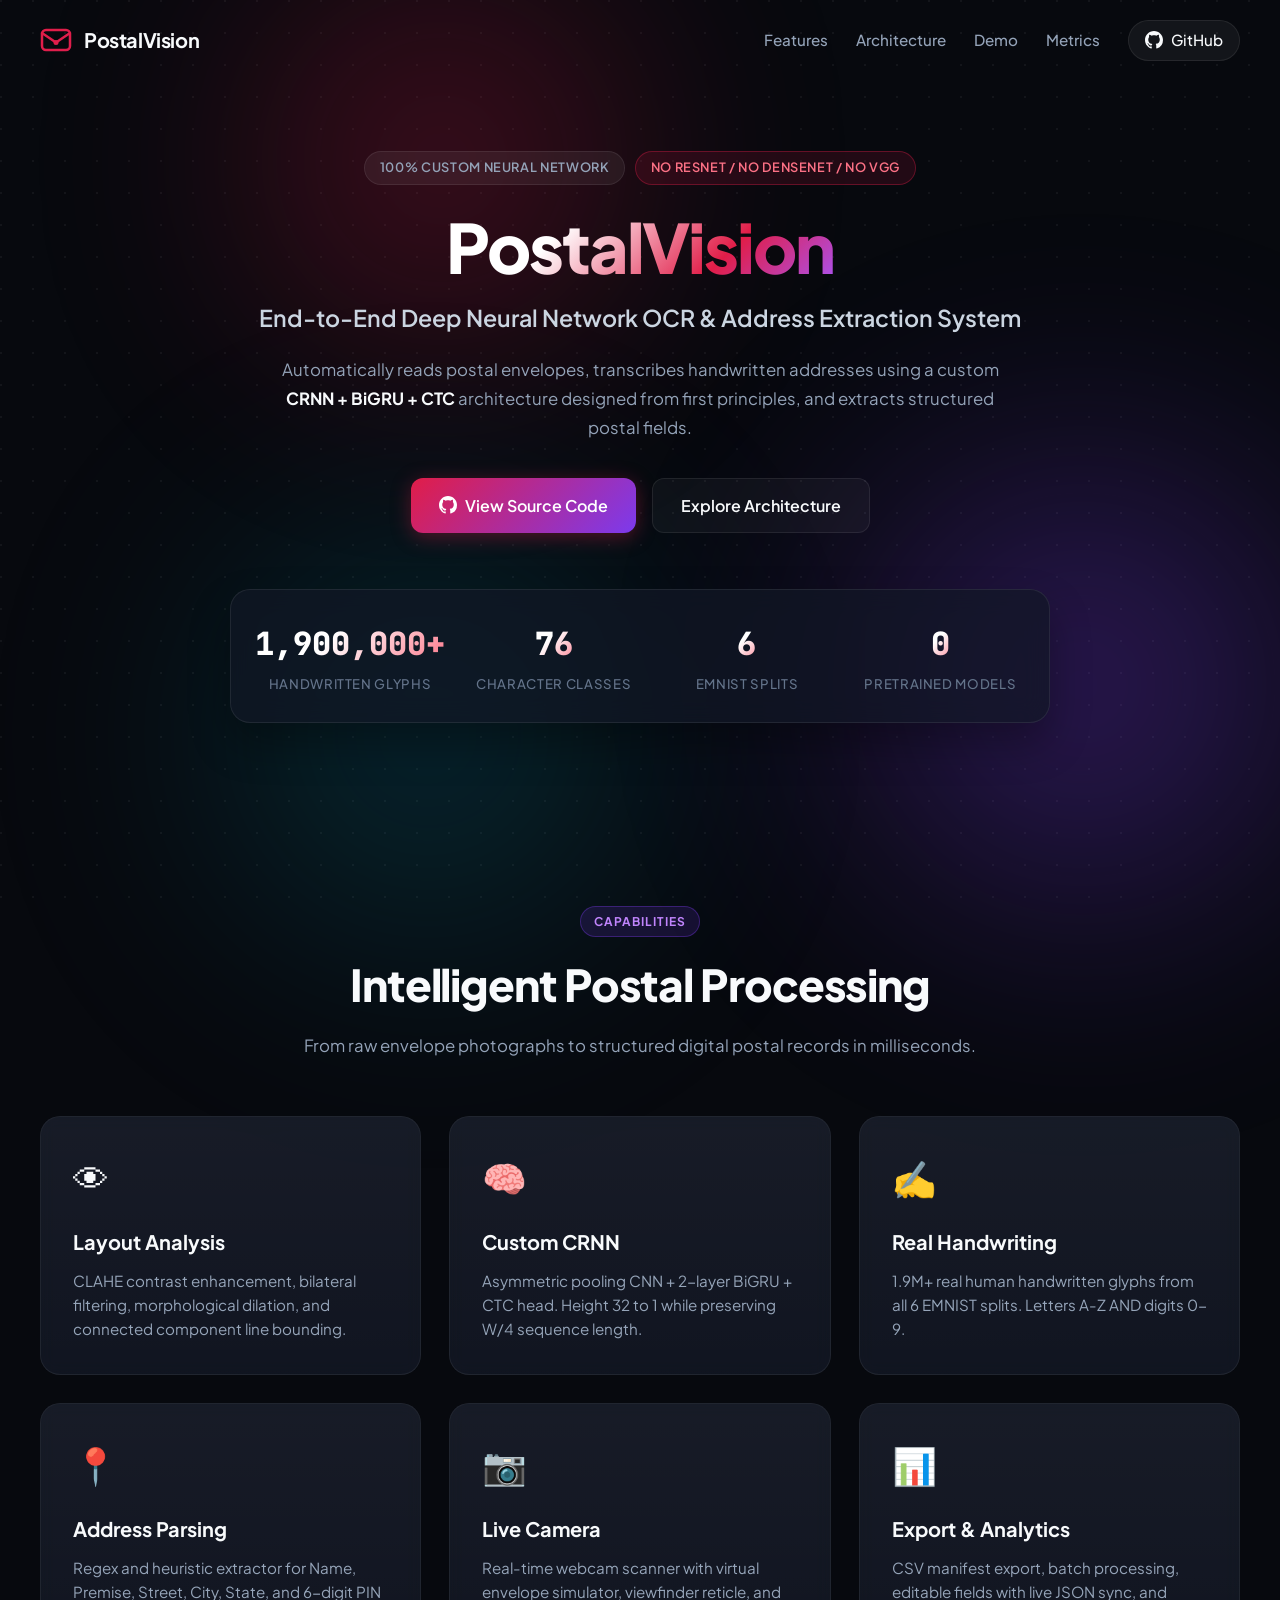
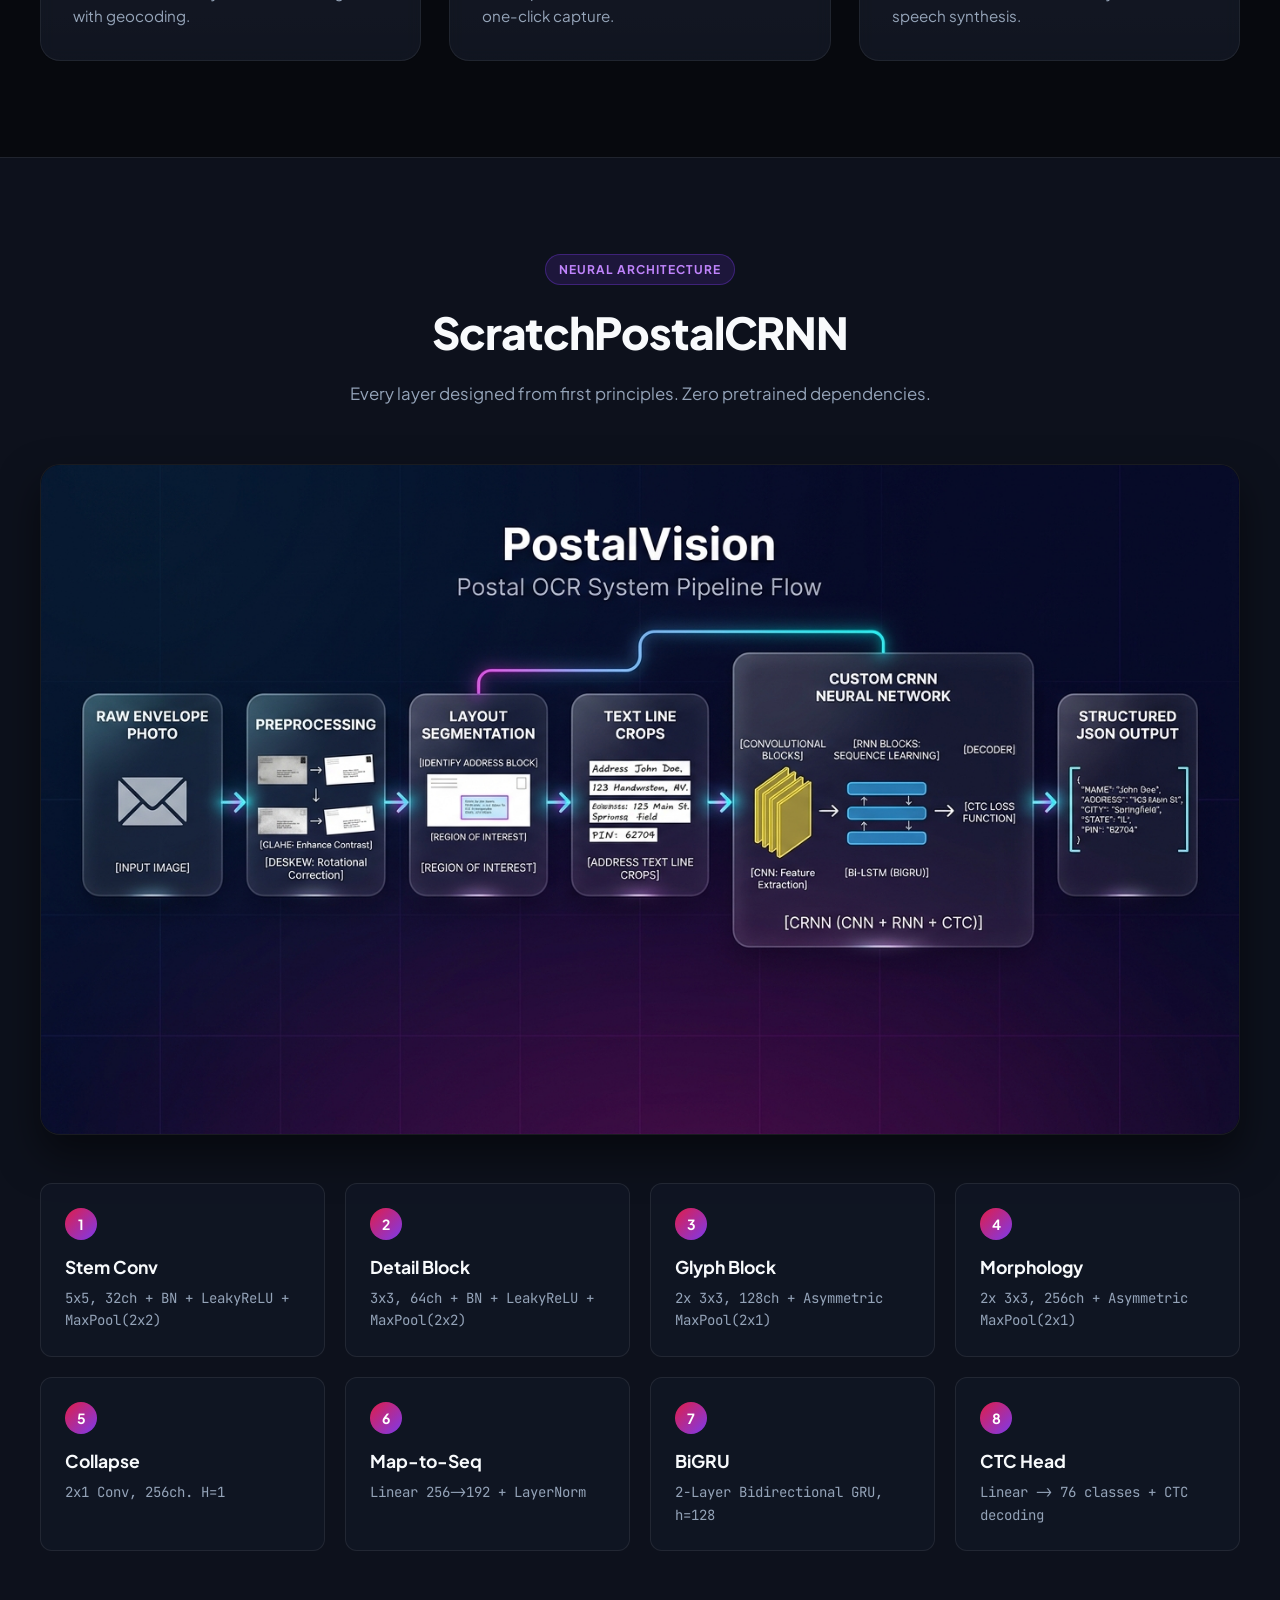
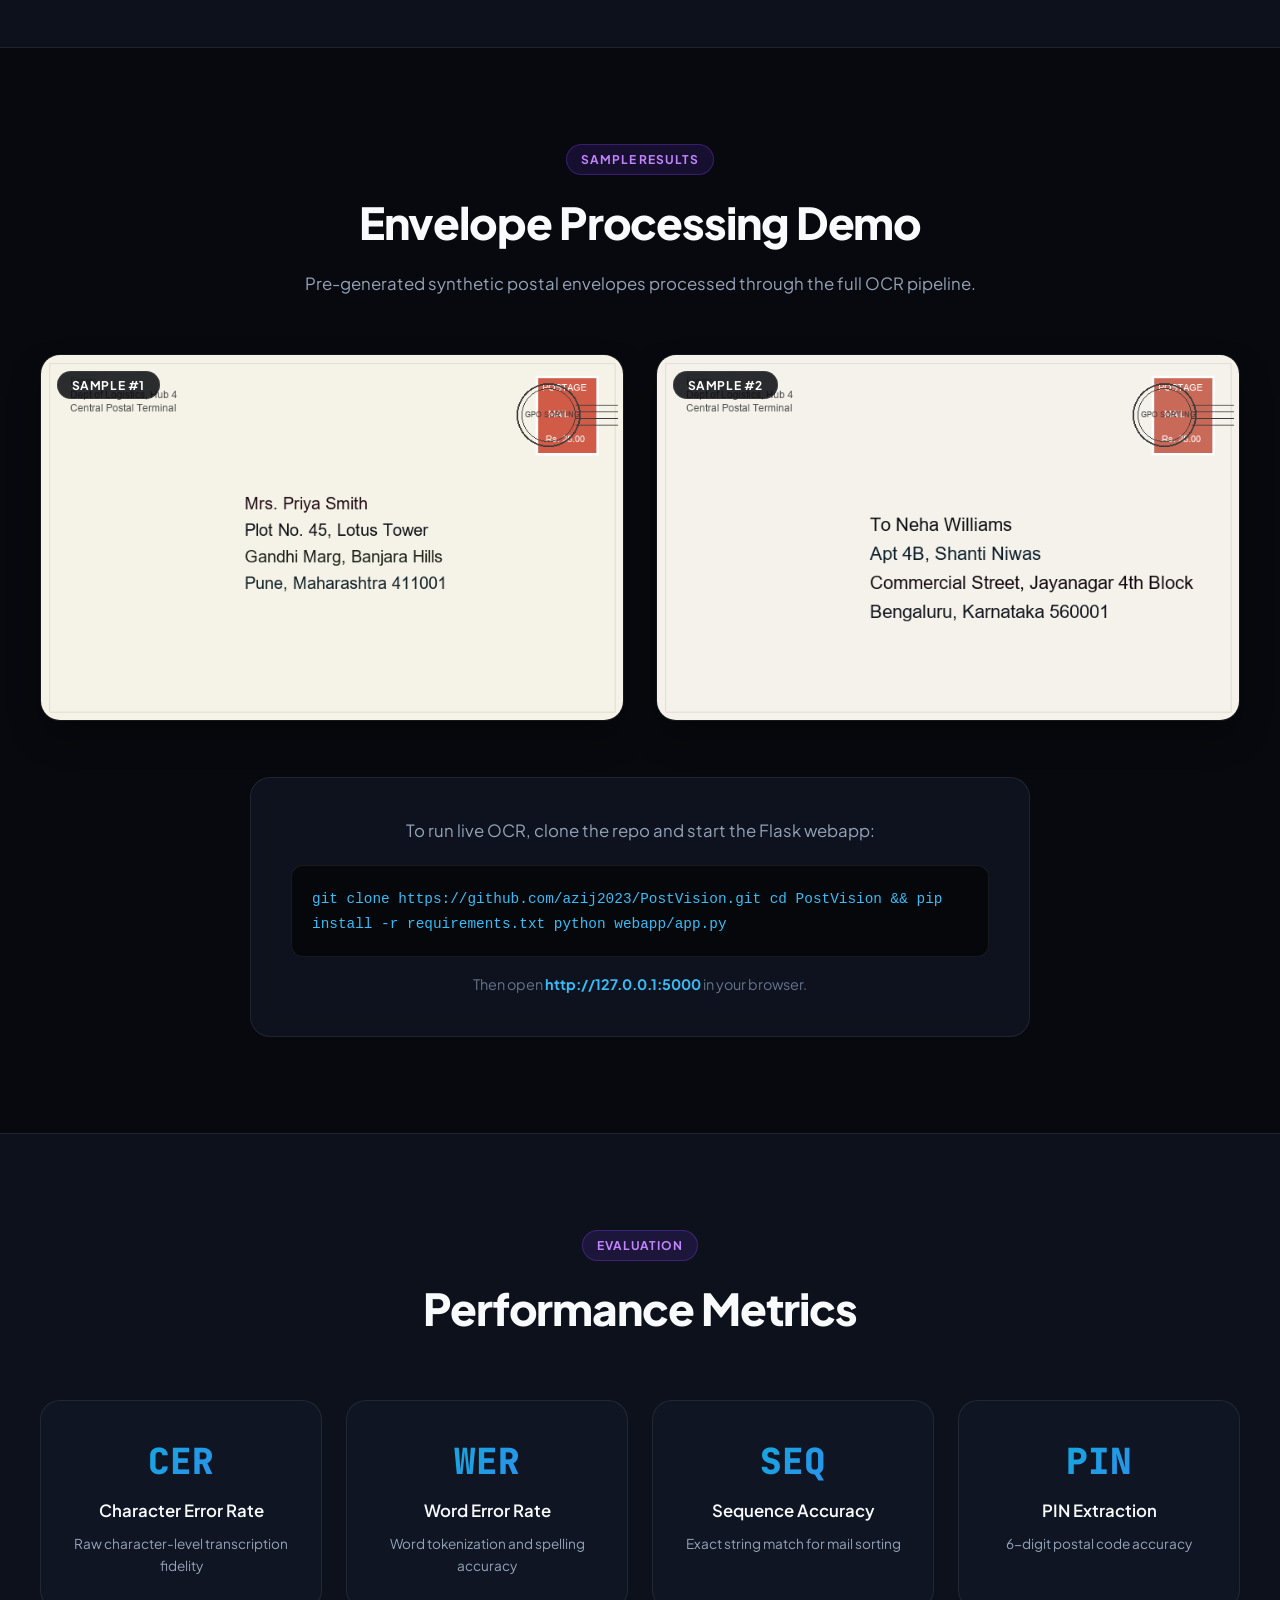
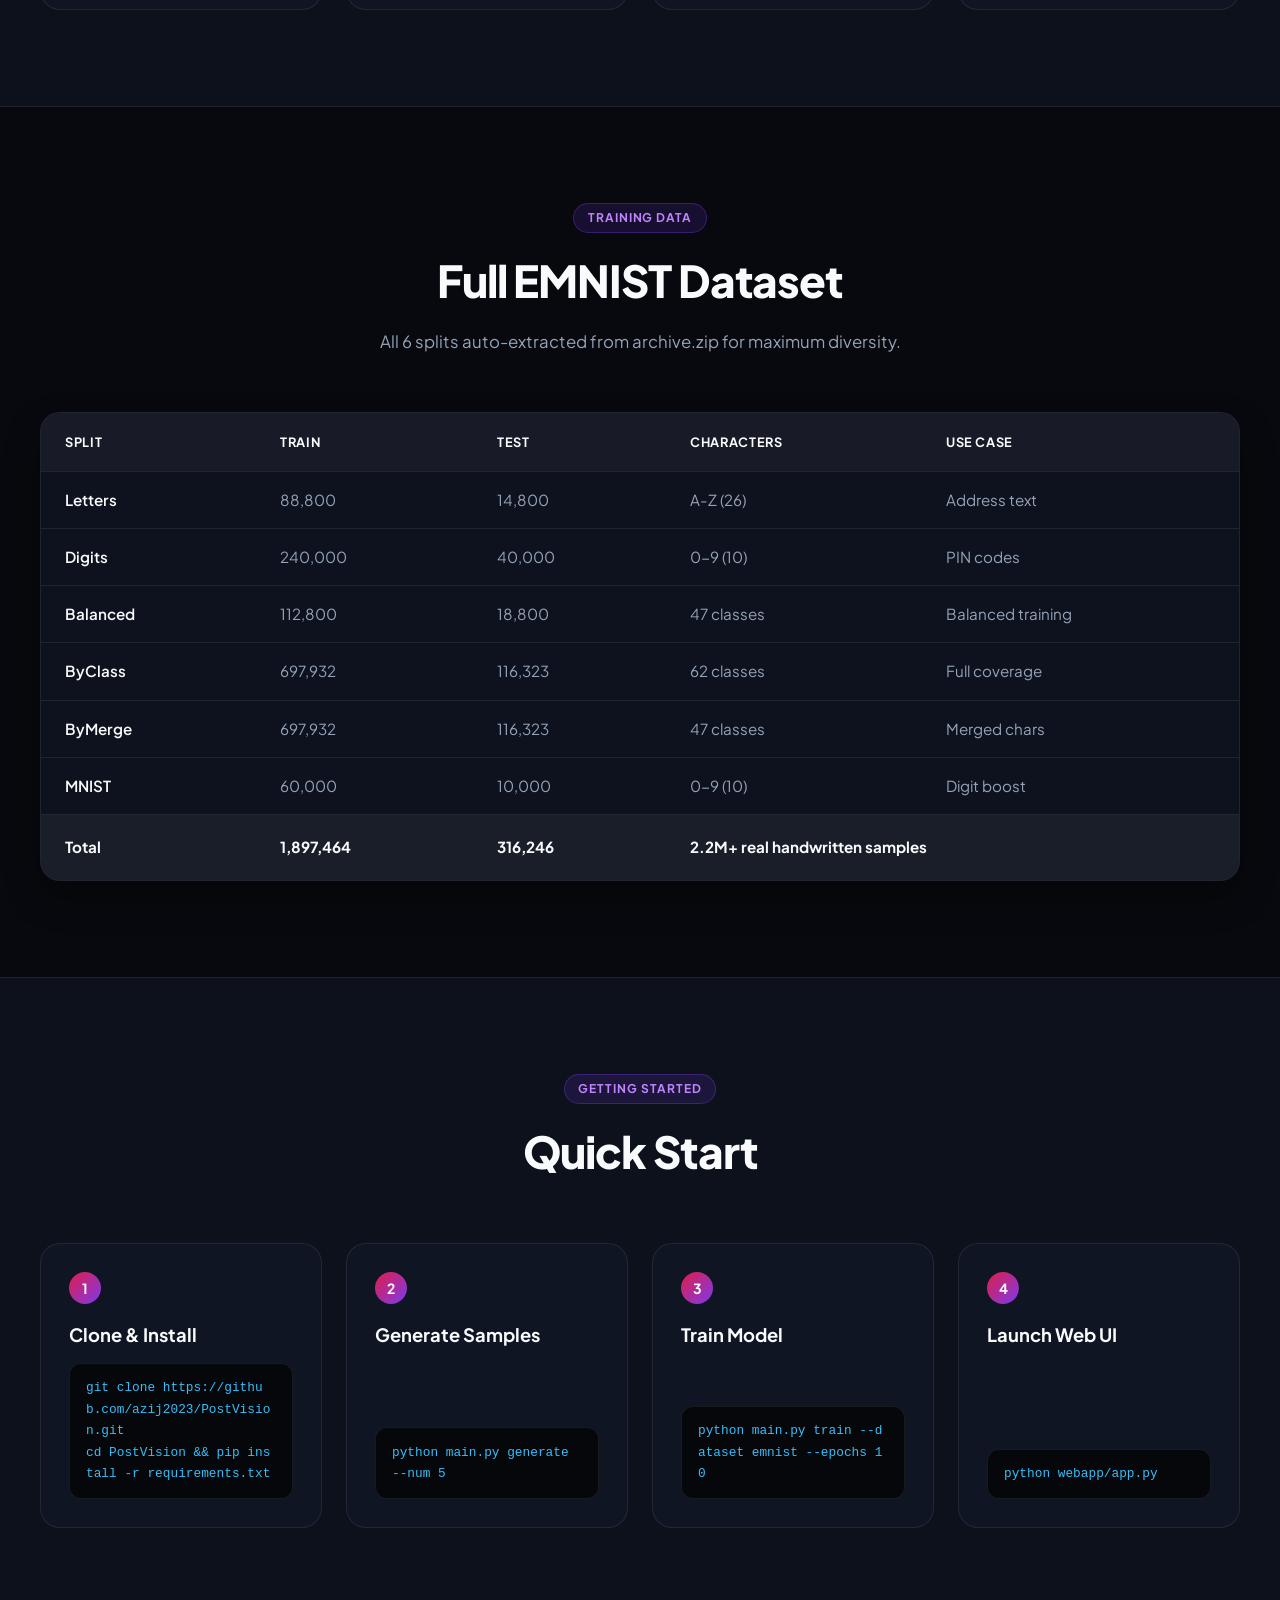
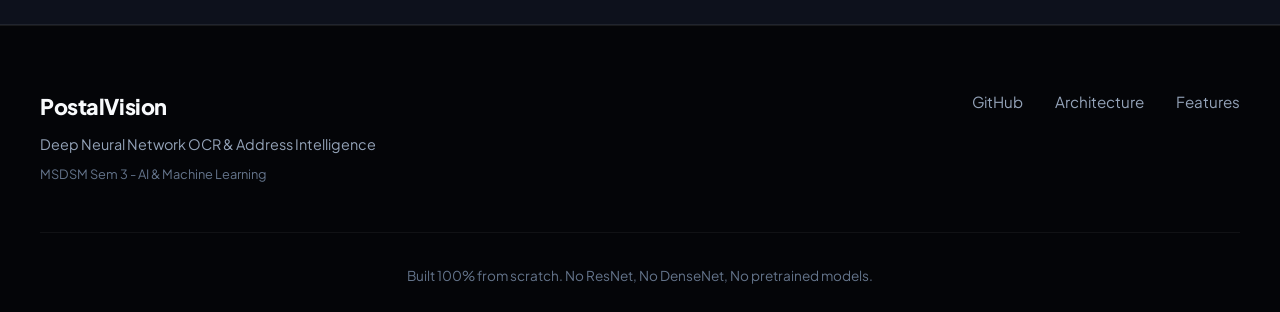
==== docs/index.html @ e6f555af "Add GitHub Pages showcase site and automated deployment workflow" ====
﻿<!DOCTYPE html>
<html lang="en">
<head>
    <meta charset="UTF-8">
    <meta name="viewport" content="width=device-width, initial-scale=1.0">
    <meta name="description" content="PostalVision: End-to-End Deep Neural Network OCR and Address Extraction System built 100% from scratch.">
    <title>PostalVision - Deep Neural Network Postal OCR</title>
    <link rel="preconnect" href="https://fonts.googleapis.com">
    <link rel="preconnect" href="https://fonts.gstatic.com" crossorigin>
    <link href="https://fonts.googleapis.com/css2?family=Plus+Jakarta+Sans:wght@300;400;500;600;700;800&family=JetBrains+Mono:wght@400;500;600&display=swap" rel="stylesheet">
    <link rel="stylesheet" href="style.css">
</head>
<body>
    <div class="bg-grid"></div>
    <div class="bg-glow bg-glow-1"></div>
    <div class="bg-glow bg-glow-2"></div>
    <div class="bg-glow bg-glow-3"></div>
    <nav class="navbar" id="navbar">
        <div class="nav-inner">
            <div class="nav-brand">
                <div class="brand-icon">
                    <svg width="32" height="32" viewBox="0 0 32 32" fill="none">
                        <rect x="2" y="6" width="28" height="20" rx="4" stroke="url(#navGrad)" stroke-width="2.5"/>
                        <path d="M2 9L16 18.5L30 9" stroke="url(#navGrad)" stroke-width="2.5" stroke-linecap="round" stroke-linejoin="round"/>
                        <circle cx="16" cy="18.5" r="2.5" fill="url(#navGrad)"/>
                        <defs><linearGradient id="navGrad" x1="0" y1="0" x2="32" y2="32"><stop offset="0%" stop-color="#e11d48"/><stop offset="100%" stop-color="#7c3aed"/></linearGradient></defs>
                    </svg>
                </div>
                <span class="brand-text">PostalVision</span>
            </div>
            <div class="nav-links">
                <a href="#features">Features</a>
                <a href="#architecture">Architecture</a>
                <a href="#demo">Demo</a>
                <a href="#metrics">Metrics</a>
                <a href="https://github.com/azij2023/PostVision" class="nav-github" target="_blank" rel="noopener">
                    <svg width="18" height="18" viewBox="0 0 16 16" fill="currentColor"><path d="M8 0C3.58 0 0 3.58 0 8c0 3.54 2.29 6.53 5.47 7.59.4.07.55-.17.55-.38 0-.19-.01-.82-.01-1.49-2.01.37-2.53-.49-2.69-.94-.09-.23-.48-.94-.82-1.13-.28-.15-.68-.52-.01-.53.63-.01 1.08.58 1.23.82.72 1.21 1.87.87 2.33.66.07-.52.28-.87.51-1.07-1.78-.2-3.64-.89-3.64-3.95 0-.87.31-1.59.82-2.15-.08-.2-.36-1.02.08-2.12 0 0 .67-.21 2.2.82.64-.18 1.32-.27 2-.27.68 0 1.36.09 2 .27 1.53-1.04 2.2-.82 2.2-.82.44 1.1.16 1.92.08 2.12.51.56.82 1.27.82 2.15 0 3.07-1.87 3.75-3.65 3.95.29.25.54.73.54 1.48 0 1.07-.01 1.93-.01 2.2 0 .21.15.46.55.38A8.013 8.013 0 0016 8c0-4.42-3.58-8-8-8z"/></svg>
                    GitHub
                </a>
            </div>
        </div>
    </nav>
    <section class="hero" id="hero">
        <div class="hero-content">
            <div class="hero-badge-row">
                <span class="hero-badge">100% Custom Neural Network</span>
                <span class="hero-badge hero-badge-accent">No ResNet / No DenseNet / No VGG</span>
            </div>
            <h1 class="hero-title"><span class="hero-title-gradient">PostalVision</span></h1>
            <p class="hero-subtitle">End-to-End Deep Neural Network OCR & Address Extraction System</p>
            <p class="hero-desc">Automatically reads postal envelopes, transcribes handwritten addresses using a custom <strong>CRNN + BiGRU + CTC</strong> architecture designed from first principles, and extracts structured postal fields.</p>
            <div class="hero-actions">
                <a href="https://github.com/azij2023/PostVision" class="btn btn-primary" target="_blank" rel="noopener">
                    <svg width="18" height="18" viewBox="0 0 16 16" fill="currentColor"><path d="M8 0C3.58 0 0 3.58 0 8c0 3.54 2.29 6.53 5.47 7.59.4.07.55-.17.55-.38 0-.19-.01-.82-.01-1.49-2.01.37-2.53-.49-2.69-.94-.09-.23-.48-.94-.82-1.13-.28-.15-.68-.52-.01-.53.63-.01 1.08.58 1.23.82.72 1.21 1.87.87 2.33.66.07-.52.28-.87.51-1.07-1.78-.2-3.64-.89-3.64-3.95 0-.87.31-1.59.82-2.15-.08-.2-.36-1.02.08-2.12 0 0 .67-.21 2.2.82.64-.18 1.32-.27 2-.27.68 0 1.36.09 2 .27 1.53-1.04 2.2-.82 2.2-.82.44 1.1.16 1.92.08 2.12.51.56.82 1.27.82 2.15 0 3.07-1.87 3.75-3.65 3.95.29.25.54.73.54 1.48 0 1.07-.01 1.93-.01 2.2 0 .21.15.46.55.38A8.013 8.013 0 0016 8c0-4.42-3.58-8-8-8z"/></svg>
                    View Source Code
                </a>
                <a href="#architecture" class="btn btn-outline">Explore Architecture</a>
            </div>
            <div class="hero-stats">
                <div class="stat-item"><span class="stat-value" data-target="1900000" data-suffix="+">0</span><span class="stat-label">Handwritten Glyphs</span></div>
                <div class="stat-item"><span class="stat-value" data-target="76" data-suffix="">0</span><span class="stat-label">Character Classes</span></div>
                <div class="stat-item"><span class="stat-value" data-target="6" data-suffix="">0</span><span class="stat-label">EMNIST Splits</span></div>
                <div class="stat-item"><span class="stat-value" data-target="0" data-suffix="">0</span><span class="stat-label">Pretrained Models</span></div>
            </div>
        </div>
    </section>
    <section class="section" id="features">
        <div class="section-inner">
            <div class="section-header">
                <span class="section-badge">Capabilities</span>
                <h2 class="section-title">Intelligent Postal Processing</h2>
                <p class="section-desc">From raw envelope photographs to structured digital postal records in milliseconds.</p>
            </div>
            <div class="features-grid">
                <div class="feature-card"><div class="feature-icon">&#128065;</div><h3>Layout Analysis</h3><p>CLAHE contrast enhancement, bilateral filtering, morphological dilation, and connected component line bounding.</p></div>
                <div class="feature-card"><div class="feature-icon">&#129504;</div><h3>Custom CRNN</h3><p>Asymmetric pooling CNN + 2-layer BiGRU + CTC head. Height 32 to 1 while preserving W/4 sequence length.</p></div>
                <div class="feature-card"><div class="feature-icon">&#9997;&#65039;</div><h3>Real Handwriting</h3><p>1.9M+ real human handwritten glyphs from all 6 EMNIST splits. Letters A-Z AND digits 0-9.</p></div>
                <div class="feature-card"><div class="feature-icon">&#128205;</div><h3>Address Parsing</h3><p>Regex and heuristic extractor for Name, Premise, Street, City, State, and 6-digit PIN with geocoding.</p></div>
                <div class="feature-card"><div class="feature-icon">&#128247;</div><h3>Live Camera</h3><p>Real-time webcam scanner with virtual envelope simulator, viewfinder reticle, and one-click capture.</p></div>
                <div class="feature-card"><div class="feature-icon">&#128202;</div><h3>Export & Analytics</h3><p>CSV manifest export, batch processing, editable fields with live JSON sync, and speech synthesis.</p></div>
            </div>
        </div>
    </section>
    <section class="section section-dark" id="architecture">
        <div class="section-inner">
            <div class="section-header">
                <span class="section-badge">Neural Architecture</span>
                <h2 class="section-title">ScratchPostalCRNN</h2>
                <p class="section-desc">Every layer designed from first principles. Zero pretrained dependencies.</p>
            </div>
            <div class="arch-image-container"><img src="assets/architecture_hero.jpg" alt="PostalVision Architecture" class="arch-image" loading="lazy"></div>
            <div class="arch-stages">
                <div class="stage-card"><div class="stage-num">1</div><h4>Stem Conv</h4><p>5x5, 32ch + BN + LeakyReLU + MaxPool(2x2)</p></div>
                <div class="stage-card"><div class="stage-num">2</div><h4>Detail Block</h4><p>3x3, 64ch + BN + LeakyReLU + MaxPool(2x2)</p></div>
                <div class="stage-card"><div class="stage-num">3</div><h4>Glyph Block</h4><p>2x 3x3, 128ch + Asymmetric MaxPool(2x1)</p></div>
                <div class="stage-card"><div class="stage-num">4</div><h4>Morphology</h4><p>2x 3x3, 256ch + Asymmetric MaxPool(2x1)</p></div>
                <div class="stage-card"><div class="stage-num">5</div><h4>Collapse</h4><p>2x1 Conv, 256ch. H=1</p></div>
                <div class="stage-card"><div class="stage-num">6</div><h4>Map-to-Seq</h4><p>Linear 256->192 + LayerNorm</p></div>
                <div class="stage-card"><div class="stage-num">7</div><h4>BiGRU</h4><p>2-Layer Bidirectional GRU, h=128</p></div>
                <div class="stage-card"><div class="stage-num">8</div><h4>CTC Head</h4><p>Linear -> 76 classes + CTC decoding</p></div>
            </div>
        </div>
    </section>
    <section class="section" id="demo">
        <div class="section-inner">
            <div class="section-header">
                <span class="section-badge">Sample Results</span>
                <h2 class="section-title">Envelope Processing Demo</h2>
                <p class="section-desc">Pre-generated synthetic postal envelopes processed through the full OCR pipeline.</p>
            </div>
            <div class="demo-grid">
                <div class="demo-card"><img src="assets/sample_envelope_1.png" alt="Sample Envelope 1" class="demo-img" loading="lazy"><div class="demo-overlay"><span class="demo-badge">Sample #1</span></div></div>
                <div class="demo-card"><img src="assets/sample_envelope_2.png" alt="Sample Envelope 2" class="demo-img" loading="lazy"><div class="demo-overlay"><span class="demo-badge">Sample #2</span></div></div>
            </div>
            <div class="demo-cta">
                <p>To run live OCR, clone the repo and start the Flask webapp:</p>
                <div class="code-block"><code>git clone https://github.com/azij2023/PostVision.git
cd PostVision && pip install -r requirements.txt
python webapp/app.py</code></div>
                <p class="code-hint">Then open <strong>http://127.0.0.1:5000</strong> in your browser.</p>
            </div>
        </div>
    </section>
    <section class="section section-dark" id="metrics">
        <div class="section-inner">
            <div class="section-header">
                <span class="section-badge">Evaluation</span>
                <h2 class="section-title">Performance Metrics</h2>
            </div>
            <div class="metrics-grid">
                <div class="metric-card"><div class="metric-label">CER</div><div class="metric-name">Character Error Rate</div><div class="metric-desc">Raw character-level transcription fidelity</div></div>
                <div class="metric-card"><div class="metric-label">WER</div><div class="metric-name">Word Error Rate</div><div class="metric-desc">Word tokenization and spelling accuracy</div></div>
                <div class="metric-card"><div class="metric-label">SEQ</div><div class="metric-name">Sequence Accuracy</div><div class="metric-desc">Exact string match for mail sorting</div></div>
                <div class="metric-card"><div class="metric-label">PIN</div><div class="metric-name">PIN Extraction</div><div class="metric-desc">6-digit postal code accuracy</div></div>
            </div>
        </div>
    </section>
    <section class="section" id="dataset">
        <div class="section-inner">
            <div class="section-header">
                <span class="section-badge">Training Data</span>
                <h2 class="section-title">Full EMNIST Dataset</h2>
                <p class="section-desc">All 6 splits auto-extracted from archive.zip for maximum diversity.</p>
            </div>
            <div class="dataset-table-wrap">
                <table class="dataset-table">
                    <thead><tr><th>Split</th><th>Train</th><th>Test</th><th>Characters</th><th>Use Case</th></tr></thead>
                    <tbody>
                        <tr><td>Letters</td><td>88,800</td><td>14,800</td><td>A-Z (26)</td><td>Address text</td></tr>
                        <tr><td>Digits</td><td>240,000</td><td>40,000</td><td>0-9 (10)</td><td>PIN codes</td></tr>
                        <tr><td>Balanced</td><td>112,800</td><td>18,800</td><td>47 classes</td><td>Balanced training</td></tr>
                        <tr><td>ByClass</td><td>697,932</td><td>116,323</td><td>62 classes</td><td>Full coverage</td></tr>
                        <tr><td>ByMerge</td><td>697,932</td><td>116,323</td><td>47 classes</td><td>Merged chars</td></tr>
                        <tr><td>MNIST</td><td>60,000</td><td>10,000</td><td>0-9 (10)</td><td>Digit boost</td></tr>
                    </tbody>
                    <tfoot><tr><td><strong>Total</strong></td><td><strong>1,897,464</strong></td><td><strong>316,246</strong></td><td colspan="2"><strong>2.2M+ real handwritten samples</strong></td></tr></tfoot>
                </table>
            </div>
        </div>
    </section>
    <section class="section section-dark" id="quickstart">
        <div class="section-inner">
            <div class="section-header"><span class="section-badge">Getting Started</span><h2 class="section-title">Quick Start</h2></div>
            <div class="quickstart-grid">
                <div class="qs-card"><div class="qs-step">1</div><h4>Clone & Install</h4><div class="code-block code-sm"><code>git clone https://github.com/azij2023/PostVision.git
cd PostVision && pip install -r requirements.txt</code></div></div>
                <div class="qs-card"><div class="qs-step">2</div><h4>Generate Samples</h4><div class="code-block code-sm"><code>python main.py generate --num 5</code></div></div>
                <div class="qs-card"><div class="qs-step">3</div><h4>Train Model</h4><div class="code-block code-sm"><code>python main.py train --dataset emnist --epochs 10</code></div></div>
                <div class="qs-card"><div class="qs-step">4</div><h4>Launch Web UI</h4><div class="code-block code-sm"><code>python webapp/app.py</code></div></div>
            </div>
        </div>
    </section>
    <footer class="footer">
        <div class="footer-inner">
            <div class="footer-brand"><span class="footer-logo">PostalVision</span><p>Deep Neural Network OCR & Address Intelligence</p><p class="footer-course">MSDSM Sem 3 - AI & Machine Learning</p></div>
            <div class="footer-links"><a href="https://github.com/azij2023/PostVision" target="_blank">GitHub</a><a href="#architecture">Architecture</a><a href="#features">Features</a></div>
        </div>
        <div class="footer-bottom"><p>Built 100% from scratch. No ResNet, No DenseNet, No pretrained models.</p></div>
    </footer>
    <script>
    document.querySelectorAll('a[href^="#"]').forEach(a=>{a.addEventListener('click',e=>{e.preventDefault();const t=document.querySelector(a.getAttribute('href'));if(t)t.scrollIntoView({behavior:'smooth',block:'start'})})});
    const navbar=document.getElementById('navbar');window.addEventListener('scroll',()=>{navbar.classList.toggle('scrolled',window.scrollY>50)});
    const observer=new IntersectionObserver(entries=>{entries.forEach(e=>{if(e.isIntersecting)e.target.classList.add('visible')})},{threshold:0.1,rootMargin:'0px 0px -50px 0px'});
    document.querySelectorAll('.feature-card,.stage-card,.metric-card,.qs-card,.demo-card').forEach(el=>{el.classList.add('fade-in');observer.observe(el)});
    function animateCounter(el,target,dur=1500){if(target===0){el.textContent='0';return}let s=0;const step=target/(dur/16);const iv=setInterval(()=>{s+=step;if(s>=target){el.textContent=target.toLocaleString()+(el.dataset.suffix||'');clearInterval(iv)}else{el.textContent=Math.floor(s).toLocaleString()+(el.dataset.suffix||'')}},16)}
    const ho=new IntersectionObserver(entries=>{entries.forEach(e=>{if(e.isIntersecting){e.target.querySelectorAll('.stat-value').forEach(s=>{animateCounter(s,parseInt(s.dataset.target),s.dataset.target>1000?2000:1000)});ho.unobserve(e.target)}})},{threshold:0.3});
    ho.observe(document.querySelector('.hero-stats'));
    </script>
</body>
</html>
---- docs/style.css ----
﻿:root {
    --bg-primary: #07090e;
    --bg-secondary: #0d111c;
    --bg-card: rgba(18, 24, 38, 0.7);
    --bg-card-hover: rgba(26, 34, 54, 0.85);
    --border-color: rgba(255, 255, 255, 0.08);
    --border-accent: rgba(225, 29, 72, 0.4);
    
    --text-primary: #f8fafc;
    --text-secondary: #94a3b8;
    --text-muted: #64748b;
    
    --accent-rose: #e11d48;
    --accent-purple: #7c3aed;
    --accent-cyan: #06b6d4;
    --accent-emerald: #10b981;
    --accent-amber: #f59e0b;
    
    --gradient-primary: linear-gradient(135deg, #e11d48 0%, #7c3aed 100%);
    --gradient-glow: linear-gradient(135deg, rgba(225, 29, 72, 0.25) 0%, rgba(124, 58, 237, 0.25) 100%);
    --gradient-card: linear-gradient(180deg, rgba(255, 255, 255, 0.04) 0%, rgba(255, 255, 255, 0.01) 100%);
    
    --font-sans: 'Plus Jakarta Sans', -apple-system, BlinkMacSystemFont, 'Segoe UI', Roboto, sans-serif;
    --font-mono: 'JetBrains Mono', monospace;
    
    --radius-sm: 8px;
    --radius-md: 12px;
    --radius-lg: 20px;
    --radius-full: 9999px;
    
    --transition-fast: 0.2s cubic-bezier(0.4, 0, 0.2, 1);
    --transition-smooth: 0.35s cubic-bezier(0.16, 1, 0.3, 1);
}

*, *::before, *::after {
    box-sizing: border-box;
    margin: 0;
    padding: 0;
}

html {
    scroll-behavior: smooth;
    font-size: 16px;
}

body {
    background-color: var(--bg-primary);
    color: var(--text-primary);
    font-family: var(--font-sans);
    line-height: 1.6;
    overflow-x: hidden;
    position: relative;
    -webkit-font-smoothing: antialiased;
}

.bg-grid {
    position: fixed;
    top: 0;
    left: 0;
    width: 100vw;
    height: 100vh;
    background-image: radial-gradient(circle at 1px 1px, rgba(255, 255, 255, 0.05) 1px, transparent 0);
    background-size: 32px 32px;
    pointer-events: none;
    z-index: -2;
}

.bg-glow {
    position: fixed;
    border-radius: 50%;
    filter: blur(120px);
    pointer-events: none;
    z-index: -1;
    opacity: 0.45;
}

.bg-glow-1 {
    top: -10%;
    left: 15%;
    width: 500px;
    height: 500px;
    background: radial-gradient(circle, #e11d48, transparent 70%);
}

.bg-glow-2 {
    top: 40%;
    right: -10%;
    width: 650px;
    height: 650px;
    background: radial-gradient(circle, #7c3aed, transparent 70%);
}

.bg-glow-3 {
    bottom: -15%;
    left: 10%;
    width: 600px;
    height: 600px;
    background: radial-gradient(circle, #06b6d4, transparent 70%);
    opacity: 0.25;
}

.navbar {
    position: fixed;
    top: 0;
    left: 0;
    right: 0;
    z-index: 100;
    padding: 1.25rem 2rem;
    transition: var(--transition-smooth);
}

.navbar.scrolled {
    background: rgba(7, 9, 14, 0.85);
    backdrop-filter: blur(16px);
    -webkit-backdrop-filter: blur(16px);
    border-bottom: 1px solid var(--border-color);
    padding: 0.85rem 2rem;
    box-shadow: 0 10px 30px rgba(0, 0, 0, 0.4);
}

.nav-inner {
    max-width: 1200px;
    margin: 0 auto;
    display: flex;
    align-items: center;
    justify-content: space-between;
}

.nav-brand {
    display: flex;
    align-items: center;
    gap: 0.75rem;
    text-decoration: none;
}

.brand-icon {
    display: flex;
    align-items: center;
    justify-content: center;
}

.brand-text {
    font-size: 1.25rem;
    font-weight: 700;
    color: var(--text-primary);
    letter-spacing: -0.02em;
}

.nav-links {
    display: flex;
    align-items: center;
    gap: 1.75rem;
}

.nav-links a {
    color: var(--text-secondary);
    text-decoration: none;
    font-size: 0.95rem;
    font-weight: 500;
    transition: var(--transition-fast);
}

.nav-links a:hover {
    color: var(--text-primary);
}

.nav-github {
    display: flex;
    align-items: center;
    gap: 0.5rem;
    padding: 0.45rem 1rem;
    background: rgba(255, 255, 255, 0.05);
    border: 1px solid var(--border-color);
    border-radius: var(--radius-full);
    color: var(--text-primary) !important;
    transition: var(--transition-smooth) !important;
}

.nav-github:hover {
    background: rgba(255, 255, 255, 0.12);
    border-color: rgba(255, 255, 255, 0.2);
    transform: translateY(-1px);
}

.hero {
    min-height: 90vh;
    padding: 9rem 2rem 5rem;
    display: flex;
    align-items: center;
    justify-content: center;
    text-align: center;
    position: relative;
}

.hero-content {
    max-width: 900px;
    margin: 0 auto;
    display: flex;
    flex-direction: column;
    align-items: center;
}

.hero-badge-row {
    display: flex;
    flex-wrap: wrap;
    gap: 0.65rem;
    justify-content: center;
    margin-bottom: 1.5rem;
}

.hero-badge {
    padding: 0.35rem 0.9rem;
    font-size: 0.8rem;
    font-weight: 600;
    text-transform: uppercase;
    letter-spacing: 0.05em;
    background: rgba(255, 255, 255, 0.06);
    border: 1px solid var(--border-color);
    border-radius: var(--radius-full);
    color: var(--text-secondary);
}

.hero-badge-accent {
    background: rgba(225, 29, 72, 0.12);
    border-color: rgba(225, 29, 72, 0.35);
    color: #fb7185;
}

.hero-title {
    font-size: clamp(2.5rem, 6vw, 4.25rem);
    font-weight: 800;
    line-height: 1.1;
    letter-spacing: -0.03em;
    margin-bottom: 1rem;
}

.hero-title-gradient {
    background: linear-gradient(135deg, #ffffff 30%, #e11d48 70%, #a855f7 100%);
    -webkit-background-clip: text;
    -webkit-text-fill-color: transparent;
}

.hero-subtitle {
    font-size: clamp(1.15rem, 2.5vw, 1.45rem);
    font-weight: 600;
    color: #cbd5e1;
    margin-bottom: 1.25rem;
}

.hero-desc {
    font-size: 1.05rem;
    color: var(--text-secondary);
    max-width: 720px;
    line-height: 1.7;
    margin-bottom: 2.25rem;
}

.hero-desc strong {
    color: var(--text-primary);
}

.hero-actions {
    display: flex;
    gap: 1rem;
    flex-wrap: wrap;
    justify-content: center;
    margin-bottom: 3.5rem;
}

.btn {
    display: inline-flex;
    align-items: center;
    gap: 0.5rem;
    padding: 0.85rem 1.75rem;
    border-radius: var(--radius-md);
    font-size: 1rem;
    font-weight: 600;
    text-decoration: none;
    transition: var(--transition-smooth);
    cursor: pointer;
}

.btn-primary {
    background: var(--gradient-primary);
    color: #ffffff;
    box-shadow: 0 4px 20px rgba(225, 29, 72, 0.35);
    border: none;
}

.btn-primary:hover {
    transform: translateY(-2px);
    box-shadow: 0 8px 30px rgba(225, 29, 72, 0.5);
}

.btn-outline {
    background: rgba(255, 255, 255, 0.04);
    border: 1px solid var(--border-color);
    color: var(--text-primary);
}

.btn-outline:hover {
    background: rgba(255, 255, 255, 0.09);
    border-color: rgba(255, 255, 255, 0.2);
    transform: translateY(-2px);
}

.hero-stats {
    display: grid;
    grid-template-columns: repeat(4, 1fr);
    gap: 1.5rem;
    width: 100%;
    max-width: 820px;
    background: var(--bg-card);
    border: 1px solid var(--border-color);
    border-radius: var(--radius-lg);
    padding: 1.75rem 1.5rem;
    backdrop-filter: blur(12px);
    box-shadow: 0 20px 40px rgba(0, 0, 0, 0.3);
}

.stat-item {
    display: flex;
    flex-direction: column;
    align-items: center;
}

.stat-value {
    font-size: 2rem;
    font-weight: 800;
    background: linear-gradient(135deg, #ffffff 40%, #fb7185 100%);
    -webkit-background-clip: text;
    -webkit-text-fill-color: transparent;
    font-family: var(--font-mono);
}

.stat-label {
    font-size: 0.825rem;
    color: var(--text-muted);
    font-weight: 500;
    text-transform: uppercase;
    letter-spacing: 0.05em;
    margin-top: 0.25rem;
}

.section {
    padding: 6rem 2rem;
    position: relative;
}

.section-dark {
    background-color: var(--bg-secondary);
    border-top: 1px solid var(--border-color);
    border-bottom: 1px solid var(--border-color);
}

.section-inner {
    max-width: 1200px;
    margin: 0 auto;
}

.section-header {
    text-align: center;
    max-width: 700px;
    margin: 0 auto 3.5rem;
}

.section-badge {
    display: inline-block;
    padding: 0.3rem 0.85rem;
    font-size: 0.75rem;
    font-weight: 700;
    text-transform: uppercase;
    letter-spacing: 0.08em;
    background: rgba(124, 58, 237, 0.15);
    border: 1px solid rgba(124, 58, 237, 0.35);
    border-radius: var(--radius-full);
    color: #c084fc;
    margin-bottom: 0.75rem;
}

.section-title {
    font-size: clamp(2rem, 3.5vw, 2.75rem);
    font-weight: 800;
    letter-spacing: -0.025em;
    margin-bottom: 0.85rem;
}

.section-desc {
    font-size: 1.05rem;
    color: var(--text-secondary);
}

.features-grid {
    display: grid;
    grid-template-columns: repeat(auto-fit, minmax(320px, 1fr));
    gap: 1.75rem;
}

.feature-card {
    background: var(--bg-card);
    border: 1px solid var(--border-color);
    border-radius: var(--radius-lg);
    padding: 2rem;
    transition: var(--transition-smooth);
    position: relative;
    overflow: hidden;
    backdrop-filter: blur(8px);
}

.feature-card::before {
    content: '';
    position: absolute;
    inset: 0;
    background: var(--gradient-card);
    pointer-events: none;
}

.feature-card:hover {
    transform: translateY(-4px);
    border-color: rgba(225, 29, 72, 0.3);
    background: var(--bg-card-hover);
    box-shadow: 0 16px 36px rgba(0, 0, 0, 0.35), 0 0 20px rgba(225, 29, 72, 0.1);
}

.feature-icon {
    font-size: 2.25rem;
    margin-bottom: 1.25rem;
    display: inline-block;
}

.feature-card h3 {
    font-size: 1.25rem;
    font-weight: 700;
    margin-bottom: 0.65rem;
    color: var(--text-primary);
}

.feature-card p {
    font-size: 0.95rem;
    color: var(--text-secondary);
    line-height: 1.6;
}

.arch-image-container {
    width: 100%;
    border-radius: var(--radius-lg);
    overflow: hidden;
    border: 1px solid var(--border-color);
    background: rgba(0, 0, 0, 0.5);
    margin-bottom: 3rem;
    box-shadow: 0 20px 40px rgba(0, 0, 0, 0.5);
}

.arch-image {
    width: 100%;
    height: auto;
    display: block;
    object-fit: cover;
    transition: transform var(--transition-smooth);
}

.arch-stages {
    display: grid;
    grid-template-columns: repeat(auto-fit, minmax(240px, 1fr));
    gap: 1.25rem;
}

.stage-card {
    background: var(--bg-card);
    border: 1px solid var(--border-color);
    border-radius: var(--radius-md);
    padding: 1.5rem;
    position: relative;
    transition: var(--transition-smooth);
}

.stage-card:hover {
    border-color: rgba(124, 58, 237, 0.4);
    transform: translateY(-2px);
    background: var(--bg-card-hover);
}

.stage-num {
    display: inline-flex;
    align-items: center;
    justify-content: center;
    width: 32px;
    height: 32px;
    border-radius: var(--radius-full);
    background: var(--gradient-primary);
    color: #ffffff;
    font-weight: 700;
    font-size: 0.875rem;
    margin-bottom: 0.85rem;
}

.stage-card h4 {
    font-size: 1.1rem;
    font-weight: 700;
    margin-bottom: 0.35rem;
}

.stage-card p {
    font-size: 0.875rem;
    color: var(--text-secondary);
    font-family: var(--font-mono);
}

.demo-grid {
    display: grid;
    grid-template-columns: repeat(auto-fit, minmax(400px, 1fr));
    gap: 2rem;
    margin-bottom: 3.5rem;
}

.demo-card {
    position: relative;
    border-radius: var(--radius-lg);
    overflow: hidden;
    border: 1px solid var(--border-color);
    background: rgba(0, 0, 0, 0.4);
    box-shadow: 0 16px 32px rgba(0, 0, 0, 0.3);
}

.demo-img {
    width: 100%;
    height: auto;
    display: block;
    transition: transform var(--transition-smooth);
}

.demo-card:hover .demo-img {
    transform: scale(1.02);
}

.demo-overlay {
    position: absolute;
    top: 1rem;
    left: 1rem;
}

.demo-badge {
    padding: 0.35rem 0.85rem;
    font-size: 0.75rem;
    font-weight: 700;
    text-transform: uppercase;
    letter-spacing: 0.05em;
    background: rgba(7, 9, 14, 0.85);
    border: 1px solid var(--border-color);
    border-radius: var(--radius-full);
    color: #ffffff;
    backdrop-filter: blur(8px);
}

.demo-cta {
    background: var(--bg-card);
    border: 1px solid var(--border-color);
    border-radius: var(--radius-lg);
    padding: 2.5rem;
    text-align: center;
    max-width: 780px;
    margin: 0 auto;
    backdrop-filter: blur(12px);
}

.demo-cta p {
    font-size: 1.05rem;
    color: var(--text-secondary);
    margin-bottom: 1.25rem;
}

.code-block {
    background: #05070a;
    border: 1px solid var(--border-color);
    border-radius: var(--radius-md);
    padding: 1.25rem;
    text-align: left;
    overflow-x: auto;
    font-family: var(--font-mono);
    font-size: 0.9rem;
    line-height: 1.6;
    color: #38bdf8;
    margin-bottom: 1rem;
}

.code-sm {
    padding: 0.85rem 1rem;
    font-size: 0.8rem;
    white-space: pre-wrap;
    word-break: break-all;
}

.code-hint {
    font-size: 0.9rem !important;
    color: var(--text-muted) !important;
    margin-bottom: 0 !important;
}

.code-hint strong {
    color: #38bdf8;
}

.metrics-grid {
    display: grid;
    grid-template-columns: repeat(auto-fit, minmax(220px, 1fr));
    gap: 1.5rem;
}

.metric-card {
    background: var(--bg-card);
    border: 1px solid var(--border-color);
    border-radius: var(--radius-lg);
    padding: 2rem 1.5rem;
    text-align: center;
    transition: var(--transition-smooth);
}

.metric-card:hover {
    transform: translateY(-4px);
    border-color: rgba(6, 182, 212, 0.4);
    background: var(--bg-card-hover);
}

.metric-label {
    font-size: 2.25rem;
    font-weight: 800;
    font-family: var(--font-mono);
    background: linear-gradient(135deg, #06b6d4, #3b82f6);
    -webkit-background-clip: text;
    -webkit-text-fill-color: transparent;
    margin-bottom: 0.5rem;
}

.metric-name {
    font-size: 1.05rem;
    font-weight: 600;
    color: var(--text-primary);
    margin-bottom: 0.5rem;
}

.metric-desc {
    font-size: 0.85rem;
    color: var(--text-secondary);
}

.dataset-table-wrap {
    background: var(--bg-card);
    border: 1px solid var(--border-color);
    border-radius: var(--radius-lg);
    overflow-x: auto;
    backdrop-filter: blur(12px);
    box-shadow: 0 16px 36px rgba(0, 0, 0, 0.3);
}

.dataset-table {
    width: 100%;
    border-collapse: collapse;
    text-align: left;
    font-size: 0.95rem;
}

.dataset-table th {
    background: rgba(255, 255, 255, 0.04);
    padding: 1.15rem 1.5rem;
    font-weight: 700;
    color: var(--text-primary);
    border-bottom: 1px solid var(--border-color);
    text-transform: uppercase;
    font-size: 0.8rem;
    letter-spacing: 0.05em;
}

.dataset-table td {
    padding: 1rem 1.5rem;
    border-bottom: 1px solid var(--border-color);
    color: var(--text-secondary);
}

.dataset-table tbody tr:hover {
    background: rgba(255, 255, 255, 0.02);
}

.dataset-table tbody tr td:first-child {
    font-weight: 600;
    color: var(--text-primary);
}

.dataset-table tfoot td {
    background: rgba(255, 255, 255, 0.05);
    padding: 1.25rem 1.5rem;
    color: var(--text-primary);
    border-bottom: none;
}

.quickstart-grid {
    display: grid;
    grid-template-columns: repeat(auto-fit, minmax(260px, 1fr));
    gap: 1.5rem;
}

.qs-card {
    background: var(--bg-card);
    border: 1px solid var(--border-color);
    border-radius: var(--radius-lg);
    padding: 1.75rem;
    display: flex;
    flex-direction: column;
}

.qs-step {
    width: 32px;
    height: 32px;
    border-radius: var(--radius-full);
    background: var(--gradient-primary);
    color: #fff;
    font-weight: 700;
    display: flex;
    align-items: center;
    justify-content: center;
    font-size: 0.875rem;
    margin-bottom: 1rem;
}

.qs-card h4 {
    font-size: 1.15rem;
    font-weight: 700;
    margin-bottom: 0.85rem;
}

.qs-card .code-block {
    margin-top: auto;
    margin-bottom: 0;
}

.footer {
    background: #040508;
    border-top: 1px solid var(--border-color);
    padding: 4rem 2rem 2rem;
}

.footer-inner {
    max-width: 1200px;
    margin: 0 auto 3rem;
    display: flex;
    justify-content: space-between;
    align-items: flex-start;
    flex-wrap: wrap;
    gap: 2rem;
}

.footer-brand {
    max-width: 360px;
}

.footer-logo {
    font-size: 1.35rem;
    font-weight: 800;
    letter-spacing: -0.02em;
    display: block;
    margin-bottom: 0.5rem;
}

.footer-brand p {
    font-size: 0.9rem;
    color: var(--text-secondary);
}

.footer-course {
    margin-top: 0.5rem;
    font-size: 0.8rem !important;
    color: var(--text-muted) !important;
}

.footer-links {
    display: flex;
    gap: 2rem;
}

.footer-links a {
    color: var(--text-secondary);
    text-decoration: none;
    font-size: 0.95rem;
    transition: var(--transition-fast);
}

.footer-links a:hover {
    color: var(--text-primary);
}

.footer-bottom {
    max-width: 1200px;
    margin: 0 auto;
    padding-top: 2rem;
    border-top: 1px solid rgba(255, 255, 255, 0.05);
    text-align: center;
}

.footer-bottom p {
    font-size: 0.85rem;
    color: var(--text-muted);
}

.fade-in {
    opacity: 0;
    transform: translateY(20px);
    transition: opacity 0.6s cubic-bezier(0.16, 1, 0.3, 1), transform 0.6s cubic-bezier(0.16, 1, 0.3, 1);
}

.fade-in.visible {
    opacity: 1;
    transform: translateY(0);
}

@media (max-width: 860px) {
    .hero-stats {
        grid-template-columns: repeat(2, 1fr);
        gap: 1.25rem;
    }
    
    .demo-grid {
        grid-template-columns: 1fr;
    }
    
    .nav-links a:not(.nav-github) {
        display: none;
    }
}

@media (max-width: 480px) {
    .hero {
        padding-top: 7rem;
    }
    
    .hero-actions {
        flex-direction: column;
        width: 100%;
    }
    
    .btn {
        width: 100%;
        justify-content: center;
    }
    
    .hero-stats {
        grid-template-columns: 1fr;
    }
}
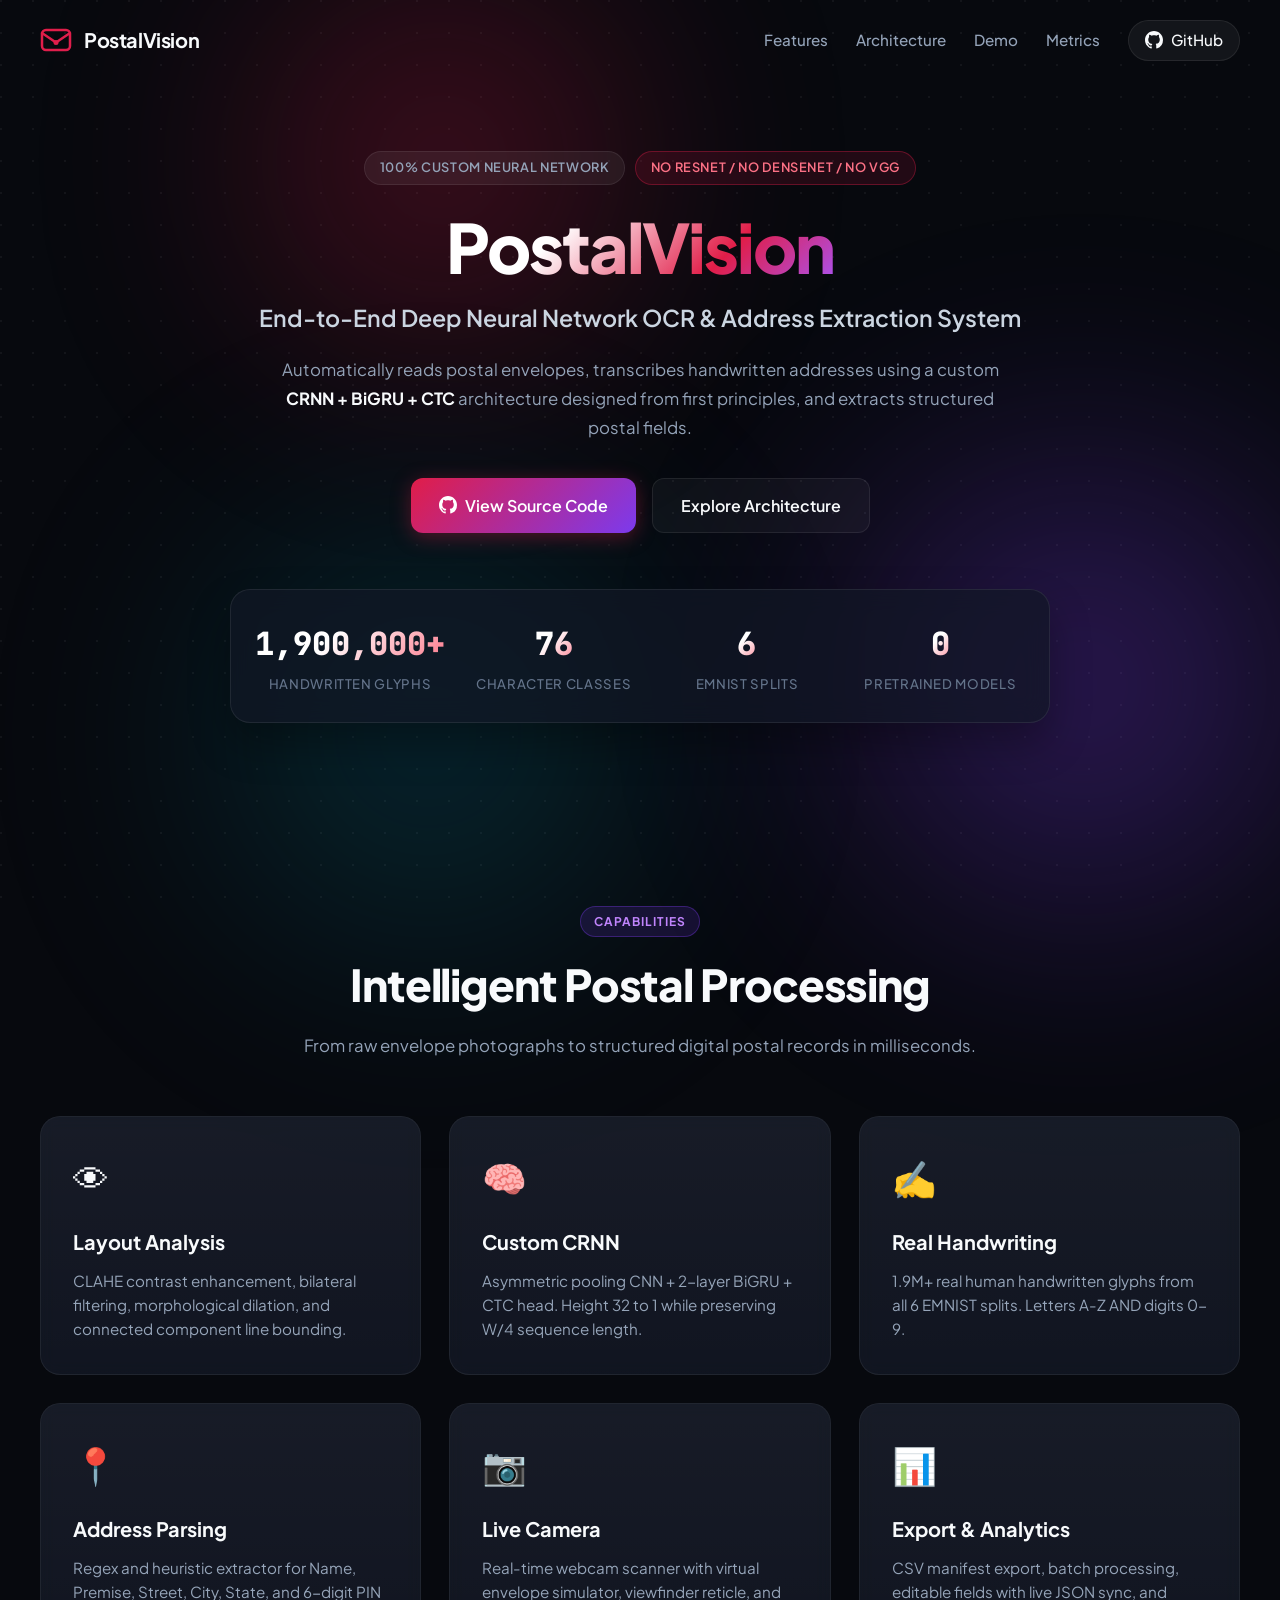
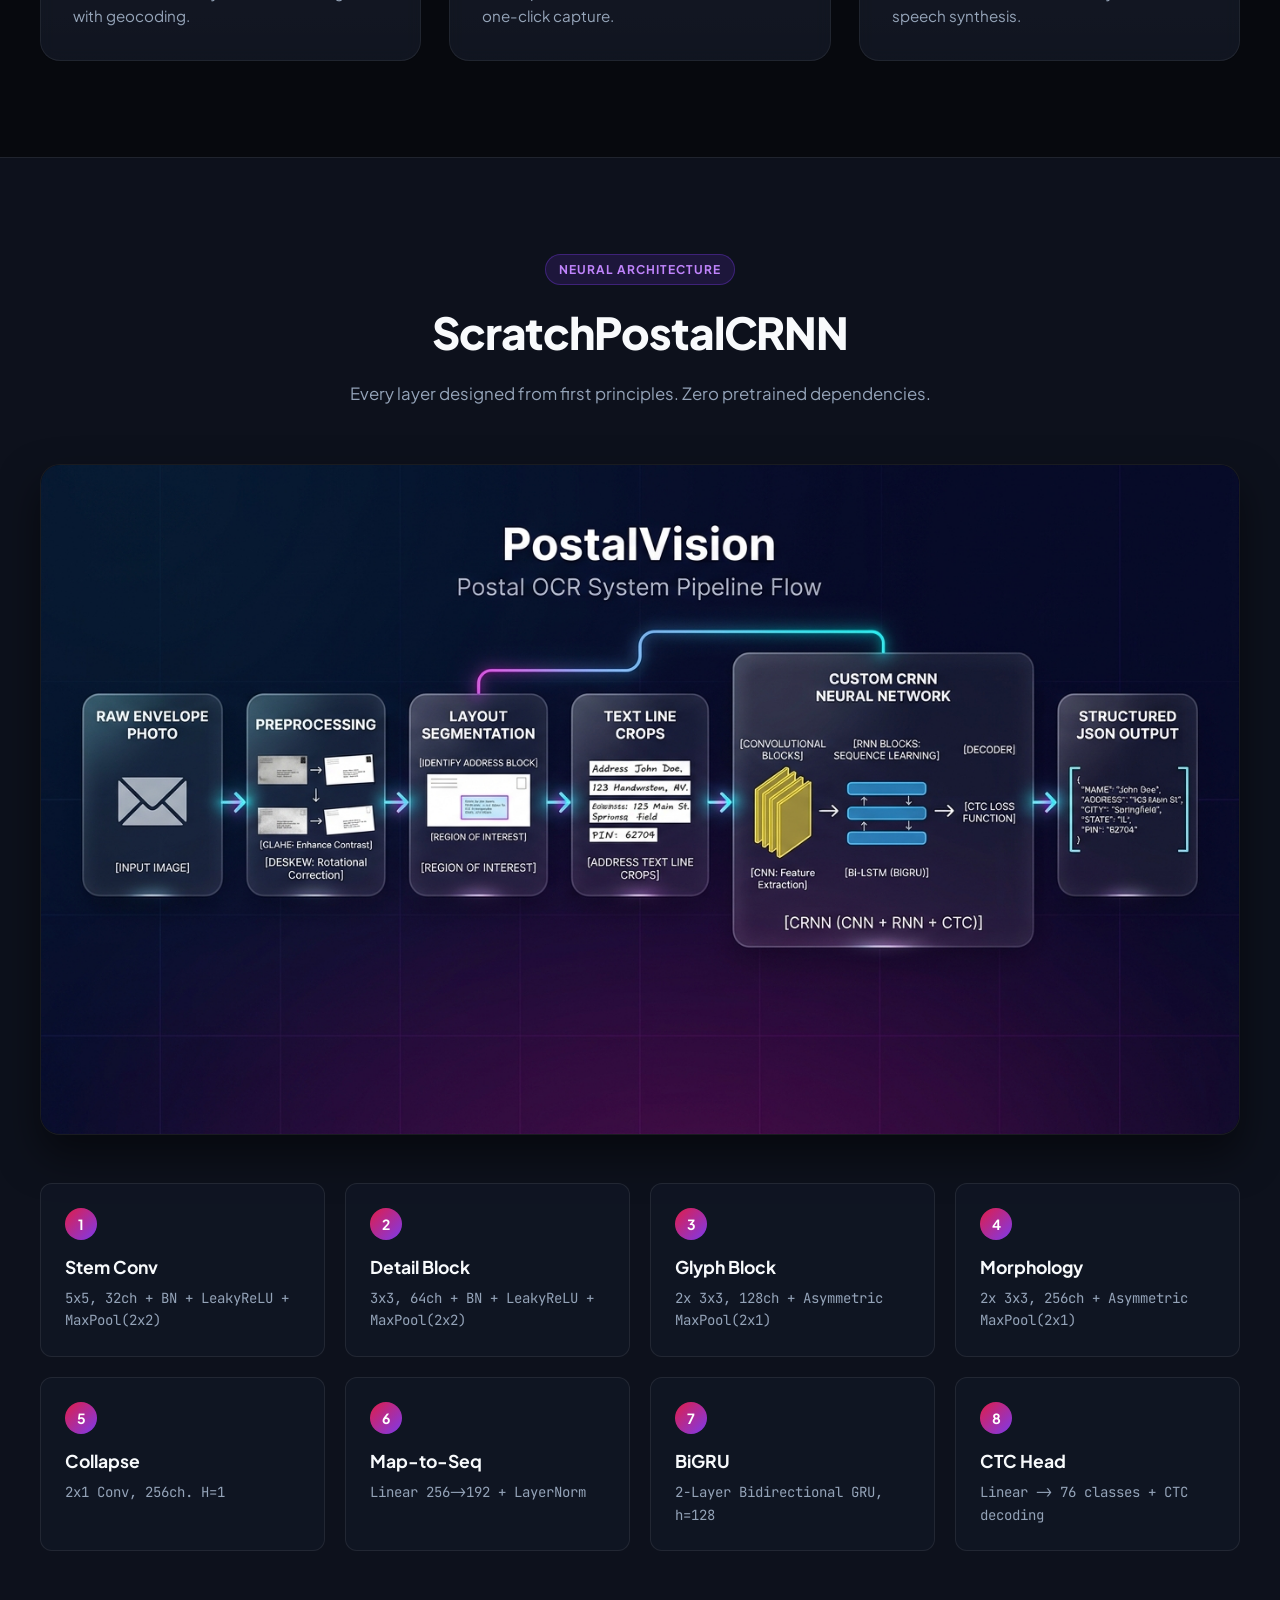
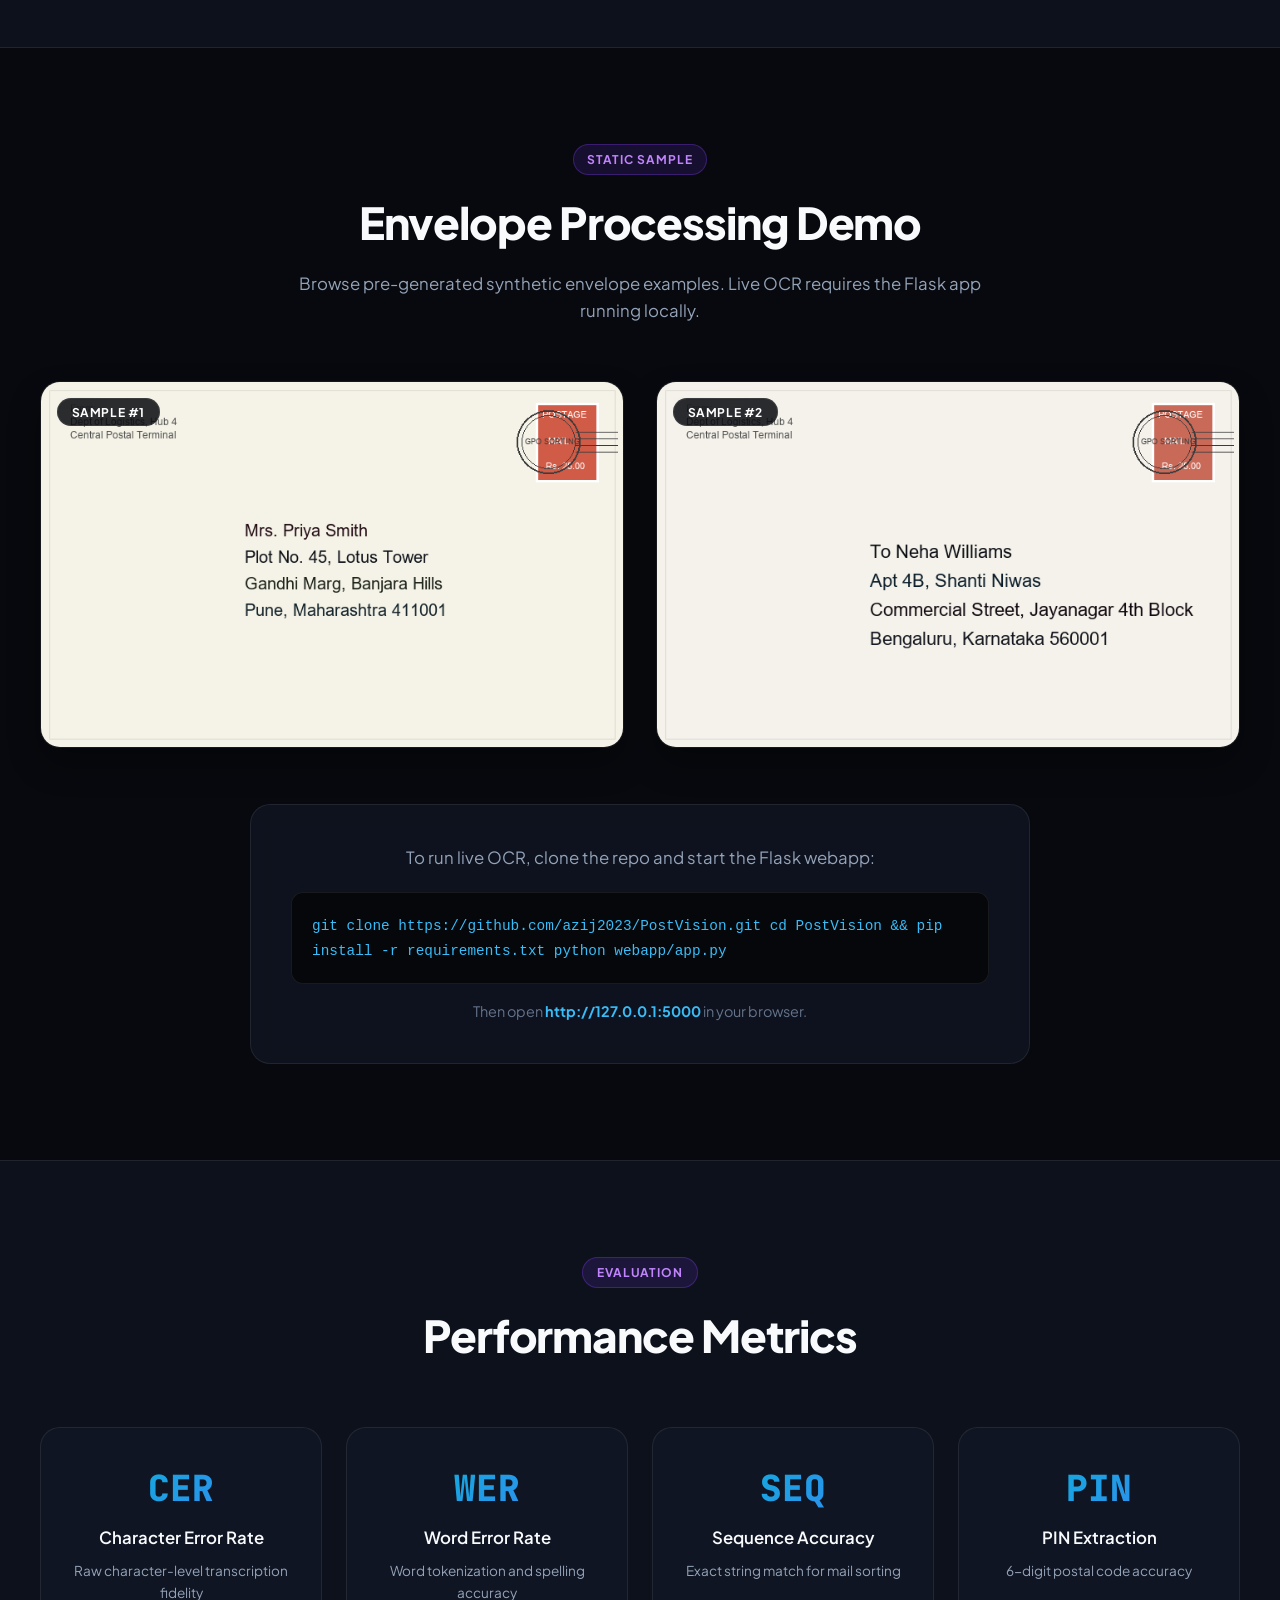
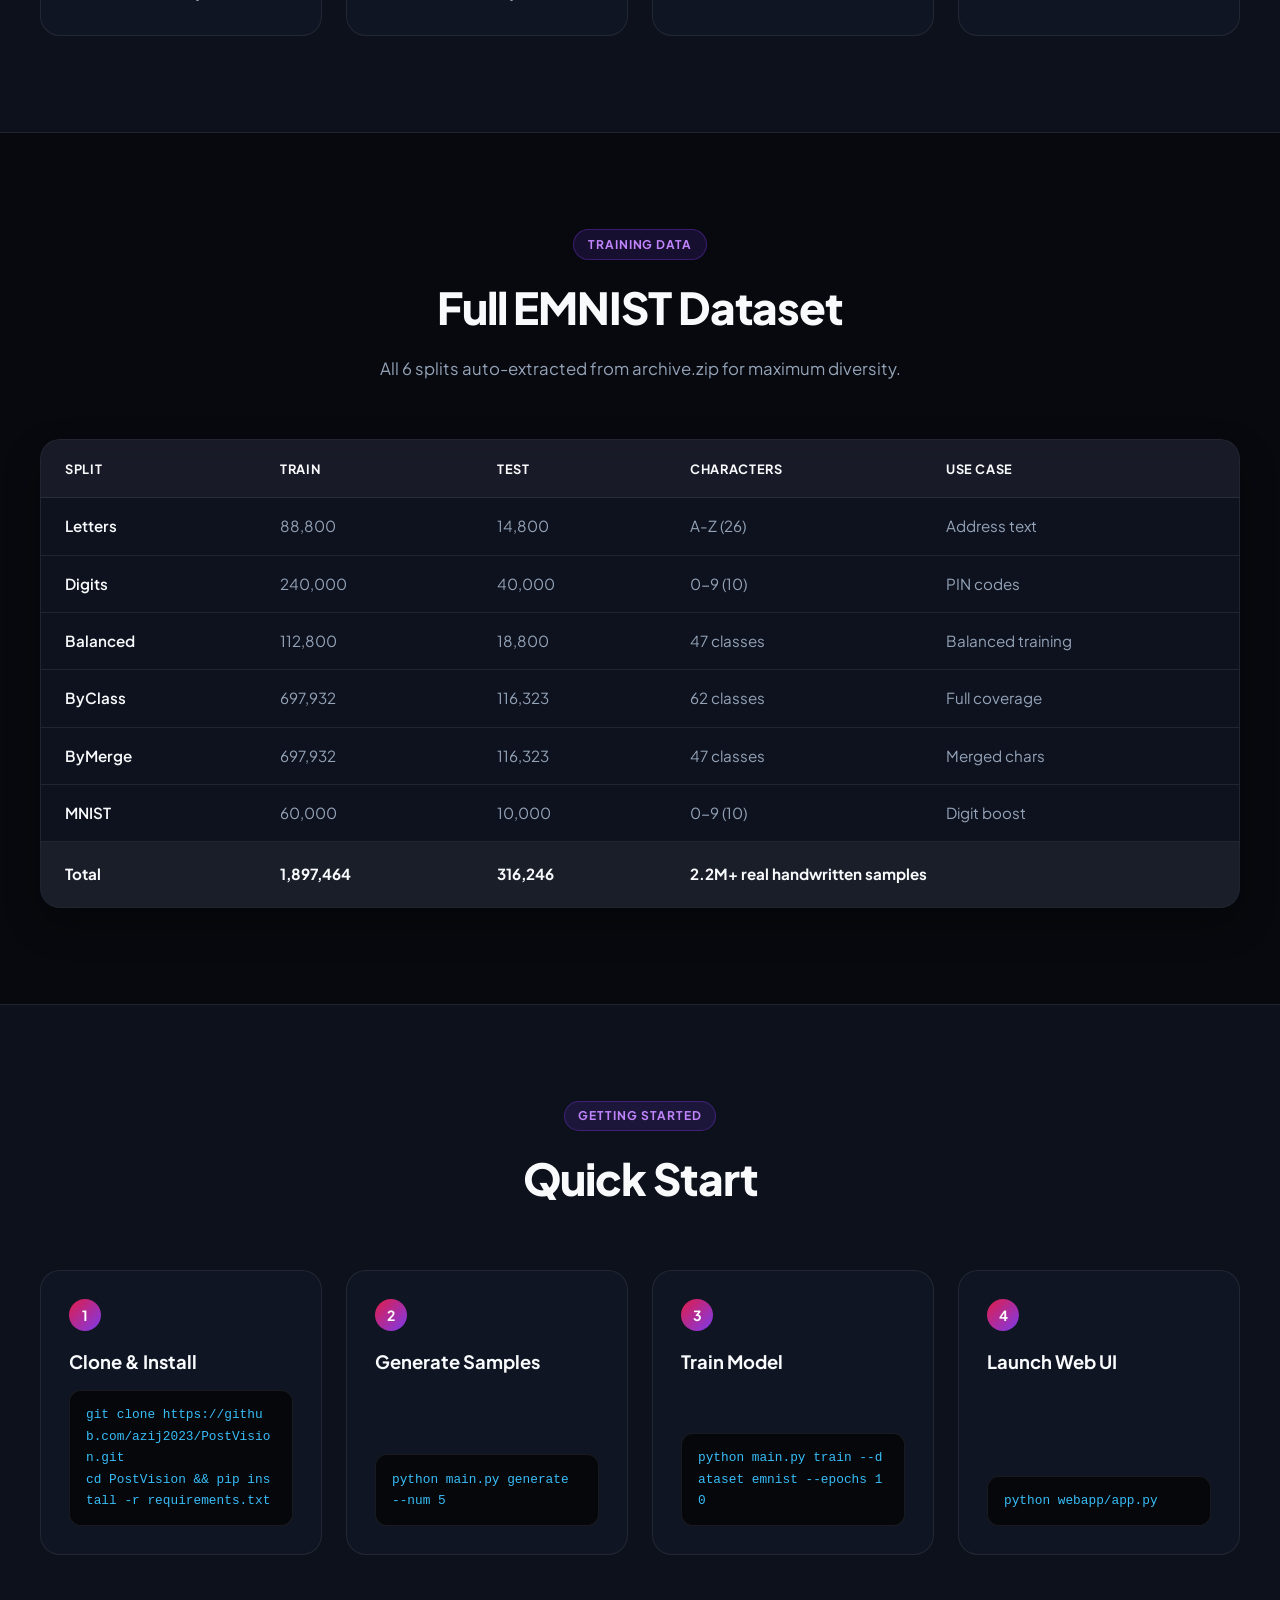
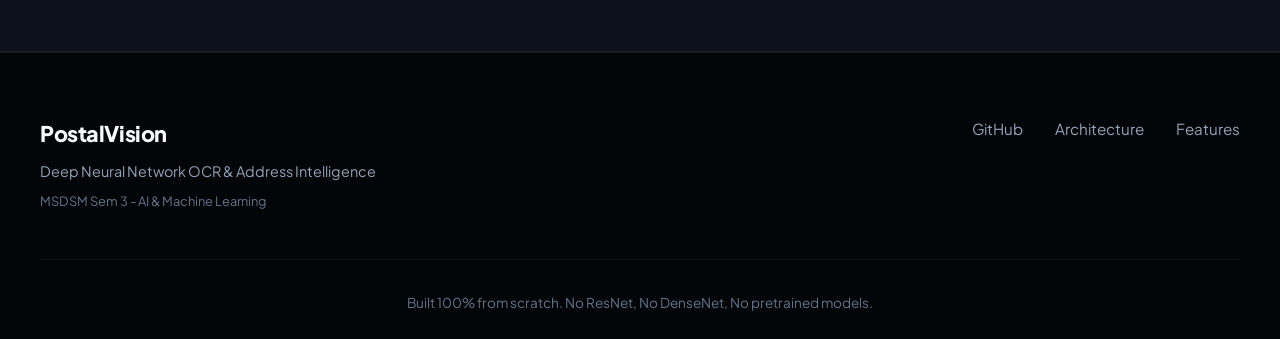
==== commit 417226d4: "Publish sample showcase at Pages root" ====
--- a/docs/index.html
+++ b/docs/index.html
@@ -104,9 +104,9 @@
     <section class="section" id="demo">
         <div class="section-inner">
             <div class="section-header">
-                <span class="section-badge">Sample Results</span>
+                <span class="section-badge">Static Sample</span>
                 <h2 class="section-title">Envelope Processing Demo</h2>
-                <p class="section-desc">Pre-generated synthetic postal envelopes processed through the full OCR pipeline.</p>
+                <p class="section-desc">Browse pre-generated synthetic envelope examples. Live OCR requires the Flask app running locally.</p>
             </div>
             <div class="demo-grid">
                 <div class="demo-card"><img src="assets/sample_envelope_1.png" alt="Sample Envelope 1" class="demo-img" loading="lazy"><div class="demo-overlay"><span class="demo-badge">Sample #1</span></div></div>
@@ -187,4 +187,4 @@
     ho.observe(document.querySelector('.hero-stats'));
     </script>
 </body>
-</html>+</html>
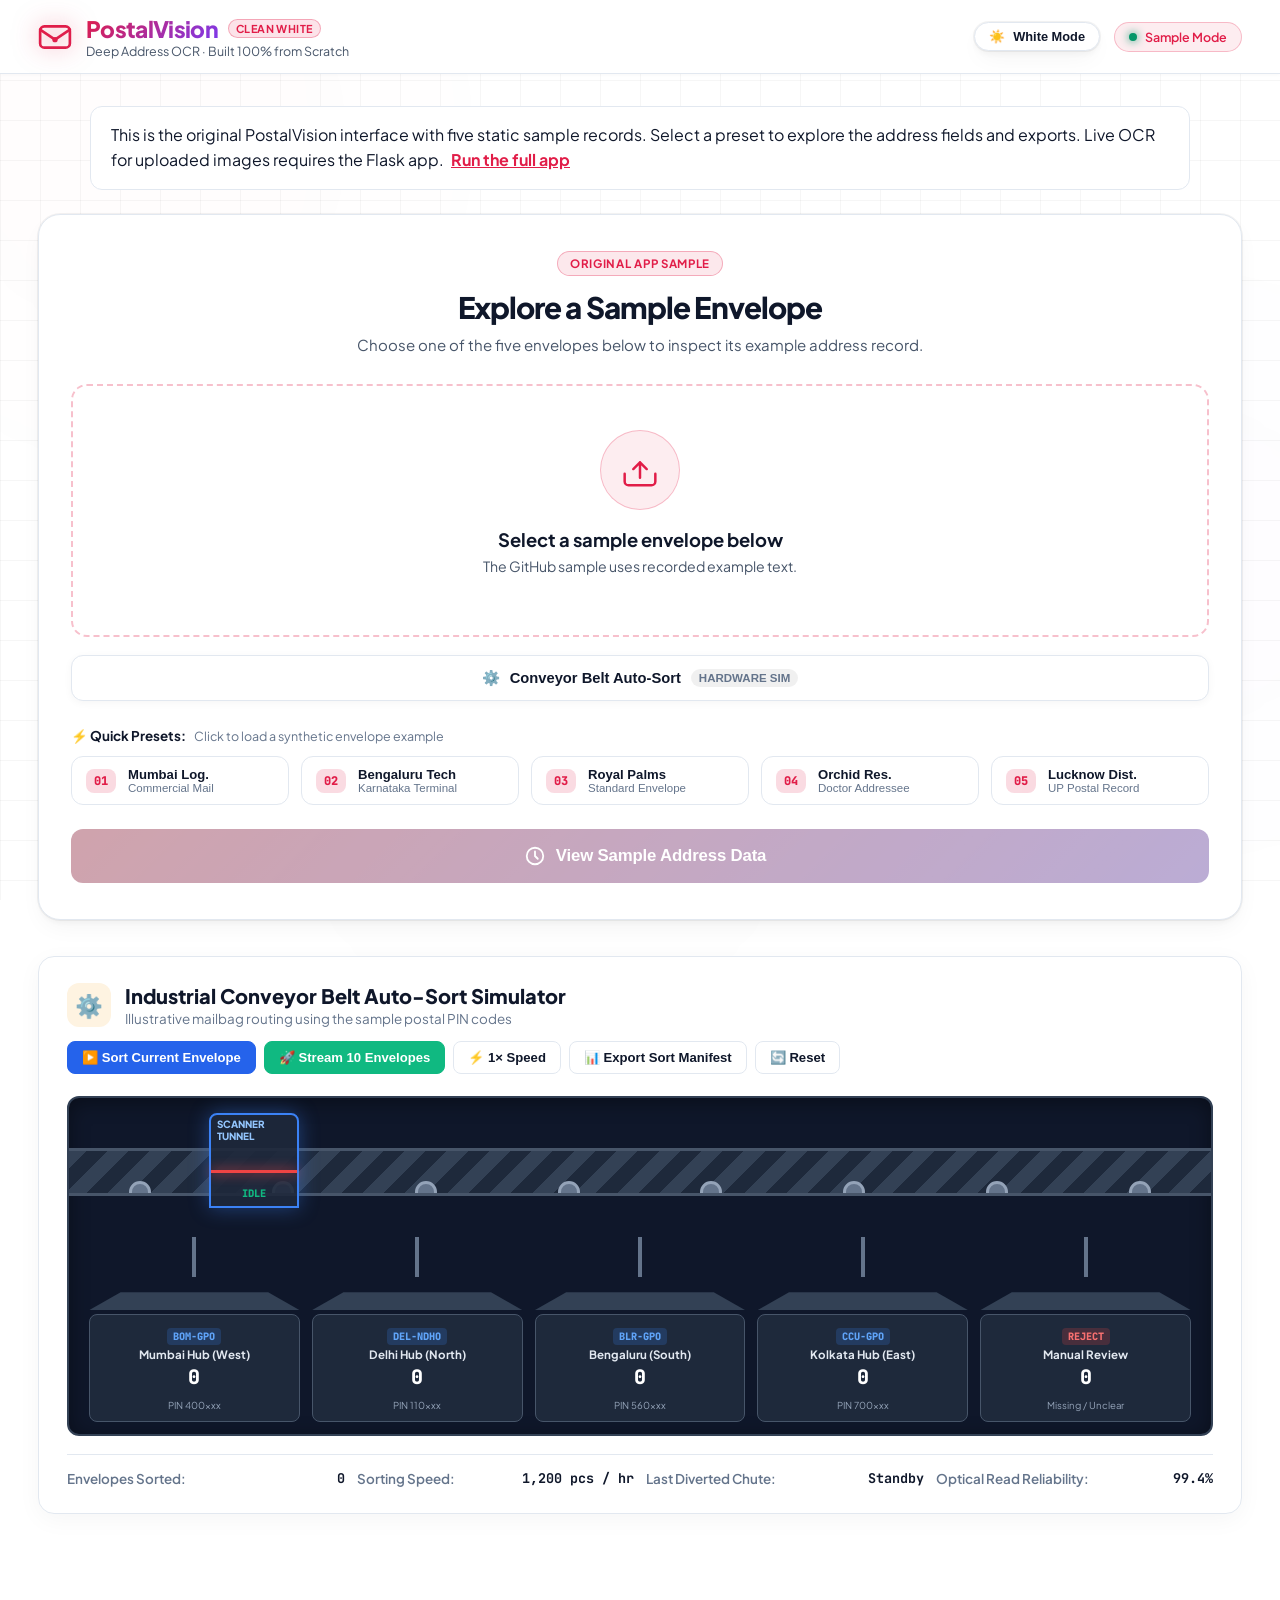
==== commit dc60acc3: "Publish original app interface as GitHub Pages sample" ====
--- a/docs/index.html
+++ b/docs/index.html
@@ -1,190 +1,860 @@
-﻿<!DOCTYPE html>
-<html lang="en">
+<!DOCTYPE html>
+<html lang="en" data-theme="light" class="sample-mode">
 <head>
     <meta charset="UTF-8">
     <meta name="viewport" content="width=device-width, initial-scale=1.0">
-    <meta name="description" content="PostalVision: End-to-End Deep Neural Network OCR and Address Extraction System built 100% from scratch.">
-    <title>PostalVision - Deep Neural Network Postal OCR</title>
+    <meta name="description" content="PostalVision: Interactive Postal Envelope OCR & Entity Extraction powered by custom deep learning neural networks.">
+    <title>PostalVision — Original App Sample</title>
     <link rel="preconnect" href="https://fonts.googleapis.com">
     <link rel="preconnect" href="https://fonts.gstatic.com" crossorigin>
-    <link href="https://fonts.googleapis.com/css2?family=Plus+Jakarta+Sans:wght@300;400;500;600;700;800&family=JetBrains+Mono:wght@400;500;600&display=swap" rel="stylesheet">
+    <link href="https://fonts.googleapis.com/css2?family=Plus+Jakarta+Sans:wght@300;400;500;600;700;800&family=Inter:wght@300;400;500;600;700;800;900&family=JetBrains+Mono:wght@400;500;600&display=swap" rel="stylesheet">
     <link rel="stylesheet" href="style.css">
 </head>
 <body>
+    <!-- Dynamic Ambient Glows & Grid Background -->
     <div class="bg-grid"></div>
     <div class="bg-glow bg-glow-1"></div>
     <div class="bg-glow bg-glow-2"></div>
     <div class="bg-glow bg-glow-3"></div>
-    <nav class="navbar" id="navbar">
-        <div class="nav-inner">
-            <div class="nav-brand">
-                <div class="brand-icon">
-                    <svg width="32" height="32" viewBox="0 0 32 32" fill="none">
-                        <rect x="2" y="6" width="28" height="20" rx="4" stroke="url(#navGrad)" stroke-width="2.5"/>
-                        <path d="M2 9L16 18.5L30 9" stroke="url(#navGrad)" stroke-width="2.5" stroke-linecap="round" stroke-linejoin="round"/>
-                        <circle cx="16" cy="18.5" r="2.5" fill="url(#navGrad)"/>
-                        <defs><linearGradient id="navGrad" x1="0" y1="0" x2="32" y2="32"><stop offset="0%" stop-color="#e11d48"/><stop offset="100%" stop-color="#7c3aed"/></linearGradient></defs>
+
+    <!-- Header Navigation -->
+    <header class="header" id="header">
+        <div class="header-inner">
+            <div class="logo-group">
+                <div class="logo-icon">
+                    <svg width="34" height="34" viewBox="0 0 32 32" fill="none">
+                        <rect x="2" y="6" width="28" height="20" rx="4" stroke="url(#logoGrad)" stroke-width="2.5"/>
+                        <path d="M2 9L16 18.5L30 9" stroke="url(#logoGrad)" stroke-width="2.5" stroke-linecap="round" stroke-linejoin="round"/>
+                        <circle cx="16" cy="18.5" r="2.5" fill="url(#logoGrad)"/>
+                        <defs>
+                            <linearGradient id="logoGrad" x1="0" y1="0" x2="32" y2="32">
+                                <stop offset="0%" stop-color="var(--accent-primary)"/>
+                                <stop offset="100%" stop-color="var(--accent-secondary)"/>
+                            </linearGradient>
+                        </defs>
                     </svg>
                 </div>
-                <span class="brand-text">PostalVision</span>
-            </div>
-            <div class="nav-links">
-                <a href="#features">Features</a>
-                <a href="#architecture">Architecture</a>
-                <a href="#demo">Demo</a>
-                <a href="#metrics">Metrics</a>
-                <a href="https://github.com/azij2023/PostVision" class="nav-github" target="_blank" rel="noopener">
-                    <svg width="18" height="18" viewBox="0 0 16 16" fill="currentColor"><path d="M8 0C3.58 0 0 3.58 0 8c0 3.54 2.29 6.53 5.47 7.59.4.07.55-.17.55-.38 0-.19-.01-.82-.01-1.49-2.01.37-2.53-.49-2.69-.94-.09-.23-.48-.94-.82-1.13-.28-.15-.68-.52-.01-.53.63-.01 1.08.58 1.23.82.72 1.21 1.87.87 2.33.66.07-.52.28-.87.51-1.07-1.78-.2-3.64-.89-3.64-3.95 0-.87.31-1.59.82-2.15-.08-.2-.36-1.02.08-2.12 0 0 .67-.21 2.2.82.64-.18 1.32-.27 2-.27.68 0 1.36.09 2 .27 1.53-1.04 2.2-.82 2.2-.82.44 1.1.16 1.92.08 2.12.51.56.82 1.27.82 2.15 0 3.07-1.87 3.75-3.65 3.95.29.25.54.73.54 1.48 0 1.07-.01 1.93-.01 2.2 0 .21.15.46.55.38A8.013 8.013 0 0016 8c0-4.42-3.58-8-8-8z"/></svg>
-                    GitHub
-                </a>
+                <div>
+                    <div class="logo-title-row">
+                        <h1 class="logo-text">PostalVision</h1>
+                        <span class="version-pill" id="version-pill">Clean White</span>
+                    </div>
+                    <p class="logo-sub">Deep Address OCR · Built 100% from Scratch</p>
+                </div>
+            </div>
+
+            <div class="header-actions">
+                <!-- Theme Switcher Toggle -->
+                <button class="theme-toggle-btn" id="theme-toggle-btn" title="Toggle Clean White / Dark Synthwave Theme">
+                    <span id="theme-icon">☀️</span>
+                    <span id="theme-label">White Mode</span>
+                </button>
+
+                <!-- Neural Status Badge -->
+                <div class="header-badge" id="model-badge">
+                    <span class="badge-dot"></span>
+                    <span>Sample Mode</span>
+                </div>
             </div>
         </div>
-    </nav>
-    <section class="hero" id="hero">
-        <div class="hero-content">
-            <div class="hero-badge-row">
-                <span class="hero-badge">100% Custom Neural Network</span>
-                <span class="hero-badge hero-badge-accent">No ResNet / No DenseNet / No VGG</span>
-            </div>
-            <h1 class="hero-title"><span class="hero-title-gradient">PostalVision</span></h1>
-            <p class="hero-subtitle">End-to-End Deep Neural Network OCR & Address Extraction System</p>
-            <p class="hero-desc">Automatically reads postal envelopes, transcribes handwritten addresses using a custom <strong>CRNN + BiGRU + CTC</strong> architecture designed from first principles, and extracts structured postal fields.</p>
-            <div class="hero-actions">
-                <a href="https://github.com/azij2023/PostVision" class="btn btn-primary" target="_blank" rel="noopener">
-                    <svg width="18" height="18" viewBox="0 0 16 16" fill="currentColor"><path d="M8 0C3.58 0 0 3.58 0 8c0 3.54 2.29 6.53 5.47 7.59.4.07.55-.17.55-.38 0-.19-.01-.82-.01-1.49-2.01.37-2.53-.49-2.69-.94-.09-.23-.48-.94-.82-1.13-.28-.15-.68-.52-.01-.53.63-.01 1.08.58 1.23.82.72 1.21 1.87.87 2.33.66.07-.52.28-.87.51-1.07-1.78-.2-3.64-.89-3.64-3.95 0-.87.31-1.59.82-2.15-.08-.2-.36-1.02.08-2.12 0 0 .67-.21 2.2.82.64-.18 1.32-.27 2-.27.68 0 1.36.09 2 .27 1.53-1.04 2.2-.82 2.2-.82.44 1.1.16 1.92.08 2.12.51.56.82 1.27.82 2.15 0 3.07-1.87 3.75-3.65 3.95.29.25.54.73.54 1.48 0 1.07-.01 1.93-.01 2.2 0 .21.15.46.55.38A8.013 8.013 0 0016 8c0-4.42-3.58-8-8-8z"/></svg>
-                    View Source Code
-                </a>
-                <a href="#architecture" class="btn btn-outline">Explore Architecture</a>
-            </div>
-            <div class="hero-stats">
-                <div class="stat-item"><span class="stat-value" data-target="1900000" data-suffix="+">0</span><span class="stat-label">Handwritten Glyphs</span></div>
-                <div class="stat-item"><span class="stat-value" data-target="76" data-suffix="">0</span><span class="stat-label">Character Classes</span></div>
-                <div class="stat-item"><span class="stat-value" data-target="6" data-suffix="">0</span><span class="stat-label">EMNIST Splits</span></div>
-                <div class="stat-item"><span class="stat-value" data-target="0" data-suffix="">0</span><span class="stat-label">Pretrained Models</span></div>
-            </div>
+    </header>
+
+
+    <!-- Main Content Container -->
+    <main class="main-content">
+        <div class="sample-notice" role="status">
+            This is the original PostalVision interface with five static sample records. Select a preset to explore the address fields and exports. Live OCR for uploaded images requires the Flask app.
+            <a href="https://github.com/azij2023/PostVision#8-launch-the-interactive-web-dashboard" target="_blank" rel="noopener">Run the full app</a>
         </div>
-    </section>
-    <section class="section" id="features">
-        <div class="section-inner">
+
+        <!-- Upload & Input Stage -->
+        <section class="upload-section spotlight-card" id="upload-section">
             <div class="section-header">
-                <span class="section-badge">Capabilities</span>
-                <h2 class="section-title">Intelligent Postal Processing</h2>
-                <p class="section-desc">From raw envelope photographs to structured digital postal records in milliseconds.</p>
-            </div>
-            <div class="features-grid">
-                <div class="feature-card"><div class="feature-icon">&#128065;</div><h3>Layout Analysis</h3><p>CLAHE contrast enhancement, bilateral filtering, morphological dilation, and connected component line bounding.</p></div>
-                <div class="feature-card"><div class="feature-icon">&#129504;</div><h3>Custom CRNN</h3><p>Asymmetric pooling CNN + 2-layer BiGRU + CTC head. Height 32 to 1 while preserving W/4 sequence length.</p></div>
-                <div class="feature-card"><div class="feature-icon">&#9997;&#65039;</div><h3>Real Handwriting</h3><p>1.9M+ real human handwritten glyphs from all 6 EMNIST splits. Letters A-Z AND digits 0-9.</p></div>
-                <div class="feature-card"><div class="feature-icon">&#128205;</div><h3>Address Parsing</h3><p>Regex and heuristic extractor for Name, Premise, Street, City, State, and 6-digit PIN with geocoding.</p></div>
-                <div class="feature-card"><div class="feature-icon">&#128247;</div><h3>Live Camera</h3><p>Real-time webcam scanner with virtual envelope simulator, viewfinder reticle, and one-click capture.</p></div>
-                <div class="feature-card"><div class="feature-icon">&#128202;</div><h3>Export & Analytics</h3><p>CSV manifest export, batch processing, editable fields with live JSON sync, and speech synthesis.</p></div>
+                <div class="hero-badge">Original App Sample</div>
+                <h2 class="section-title">Explore a Sample Envelope</h2>
+                <p class="section-desc">Choose one of the five envelopes below to inspect its example address record.</p>
+            </div>
+
+            <!-- Drag & Drop Zone -->
+            <div class="upload-zone" id="upload-zone">
+                <input type="file" id="file-input" accept="image/png,image/jpeg,image/jpg,image/bmp,image/webp,image/tiff" hidden>
+                <div class="upload-content" id="upload-content">
+                    <div class="upload-icon-ring">
+                        <svg class="upload-icon" width="46" height="46" viewBox="0 0 48 48" fill="none">
+                            <path d="M24 32V16M24 16L17 23M24 16L31 23" stroke="currentColor" stroke-width="2.6" stroke-linecap="round" stroke-linejoin="round"/>
+                            <path d="M8 28V36C8 38.2 9.8 40 12 40H36C38.2 40 40 38.2 40 36V28" stroke="currentColor" stroke-width="2.6" stroke-linecap="round"/>
+                        </svg>
+                    </div>
+                    <p class="upload-main-text">Select a sample envelope below</p>
+                    <p class="upload-sub-text">The GitHub sample uses recorded example text.</p>
+                    <div class="upload-tags">
+                        <span class="upload-tag">Handwritten Envelopes</span>
+                        <span class="upload-tag">Printed Mail</span>
+                        <span class="upload-tag">Camera Photos</span>
+                    </div>
+                </div>
+
+                <!-- Live Image Preview Stage -->
+                <div class="upload-preview" id="upload-preview" style="display: none;">
+                    <img id="preview-img" src="" alt="Envelope Preview">
+                    <div class="preview-overlay">
+                        <button class="btn-change" id="btn-change">
+                            <svg width="16" height="16" viewBox="0 0 16 16" fill="none">
+                                <path d="M2 8C2 4.68 4.68 2 8 2C10.2 2 12.1 3.2 13.1 5M14 8C14 11.32 11.32 14 8 14C5.8 14 3.9 12.8 2.9 11" stroke="currentColor" stroke-width="1.8" stroke-linecap="round"/>
+                                <path d="M13.5 2V5H10.5M2.5 14V11H5.5" stroke="currentColor" stroke-width="1.8" stroke-linecap="round" stroke-linejoin="round"/>
+                            </svg>
+                            <span>Change Image</span>
+                        </button>
+                    </div>
+                </div>
+            </div>
+
+            <!-- Action Mode Bar (Camera + Conveyor) -->
+            <div class="action-mode-bar">
+                <button class="action-mode-btn camera-mode-btn" id="open-camera-btn" type="button">
+                    <span class="btn-icon">📷</span>
+                    <span>Live Camera Scanner</span>
+                    <span class="btn-mode-pill">Real-Time</span>
+                </button>
+                <button class="action-mode-btn conveyor-mode-btn" id="open-conveyor-btn" type="button">
+                    <span class="btn-icon">⚙️</span>
+                    <span>Conveyor Belt Auto-Sort</span>
+                    <span class="btn-mode-pill">Hardware Sim</span>
+                </button>
+            </div>
+
+            <!-- Quick Benchmark Samples Bar -->
+            <div class="sample-section">
+                <div class="sample-header">
+                    <span class="sample-label">⚡ Quick Presets:</span>
+                    <span class="sample-subtext">Click to load a synthetic envelope example</span>
+                </div>
+                <div class="sample-cards" id="sample-cards">
+                    <button class="sample-card" data-sample="1" id="sample-btn-1">
+                        <span class="sample-badge">01</span>
+                        <div class="sample-meta">
+                            <strong>Mumbai Log.</strong>
+                            <small>Commercial Mail</small>
+                        </div>
+                    </button>
+                    <button class="sample-card" data-sample="2" id="sample-btn-2">
+                        <span class="sample-badge">02</span>
+                        <div class="sample-meta">
+                            <strong>Bengaluru Tech</strong>
+                            <small>Karnataka Terminal</small>
+                        </div>
+                    </button>
+                    <button class="sample-card" data-sample="3" id="sample-btn-3">
+                        <span class="sample-badge">03</span>
+                        <div class="sample-meta">
+                            <strong>Royal Palms</strong>
+                            <small>Standard Envelope</small>
+                        </div>
+                    </button>
+                    <button class="sample-card" data-sample="4" id="sample-btn-4">
+                        <span class="sample-badge">04</span>
+                        <div class="sample-meta">
+                            <strong>Orchid Res.</strong>
+                            <small>Doctor Addressee</small>
+                        </div>
+                    </button>
+                    <button class="sample-card" data-sample="5" id="sample-btn-5">
+                        <span class="sample-badge">05</span>
+                        <div class="sample-meta">
+                            <strong>Lucknow Dist.</strong>
+                            <small>UP Postal Record</small>
+                        </div>
+                    </button>
+                </div>
+            </div>
+
+            <!-- Process Extraction CTA -->
+            <button class="btn-process" id="btn-process" disabled>
+                <div class="btn-process-glow"></div>
+                <svg width="22" height="22" viewBox="0 0 24 24" fill="none">
+                    <circle cx="12" cy="12" r="9" stroke="currentColor" stroke-width="2"/>
+                    <path d="M12 7V12L15 15" stroke="currentColor" stroke-width="2" stroke-linecap="round"/>
+                </svg>
+                    <span>View Sample Address Data</span>
+            </button>
+        </section>
+
+        <!-- Dynamic Neural Processing State -->
+        <section class="loading-section" id="loading-section" style="display: none;">
+            <div class="loading-card spotlight-card">
+                <div class="loading-spinner">
+                    <div class="spinner-ring"></div>
+                    <div class="spinner-ring spinner-ring-2"></div>
+                    <svg class="spinner-icon" width="32" height="32" viewBox="0 0 32 32" fill="none">
+                        <rect x="2" y="6" width="28" height="20" rx="4" stroke="currentColor" stroke-width="2.2"/>
+                        <path d="M2 9L16 18L30 9" stroke="currentColor" stroke-width="2.2" stroke-linecap="round"/>
+                    </svg>
+                </div>
+                <h3 class="loading-title">Opening Sample Record</h3>
+                <p class="loading-sub">Loading the recorded address fields for this example.</p>
+                <div class="loading-steps">
+                    <div class="loading-step active" id="step-1">
+                        <div class="step-dot"></div>
+                        <span>Loading sample envelope</span>
+                    </div>
+                    <div class="loading-step" id="step-2">
+                        <div class="step-dot"></div>
+                        <span>Reading example address lines</span>
+                    </div>
+                    <div class="loading-step" id="step-3">
+                        <div class="step-dot"></div>
+                        <span>Preparing sample record</span>
+                    </div>
+                </div>
+            </div>
+        </section>
+
+        <!-- Full Results & Extraction Dashboard -->
+        <section class="results-section" id="results-section" style="display: none;">
+
+            <!-- Results Toolbar & Actions -->
+            <div class="results-header">
+                <div>
+                    <div class="results-pill">Example Record</div>
+                    <h2 class="section-title">Sample Address Results</h2>
+                    <p class="section-desc" id="result-meta"></p>
+                </div>
+                <div class="results-actions">
+                    <button class="btn-action-ghost" id="btn-quick-csv" title="Instantly download postal address record as CSV">
+                        <svg width="18" height="18" viewBox="0 0 24 24" fill="none">
+                            <path d="M14 2H6C4.9 2 4 2.9 4 4V20C4 21.1 4.9 22 6 22H18C19.1 22 20 21.1 20 20V8L14 2Z" stroke="currentColor" stroke-width="2" stroke-linecap="round" stroke-linejoin="round"/>
+                            <path d="M14 2V8H20" stroke="currentColor" stroke-width="2" stroke-linecap="round" stroke-linejoin="round"/>
+                            <path d="M8 13H16M8 17H13" stroke="currentColor" stroke-width="2" stroke-linecap="round"/>
+                        </svg>
+                        <span>Export CSV</span>
+                    </button>
+                    <button class="btn-action-ghost" id="btn-read-all" title="Listen to entire transcribed address">
+                        <svg width="18" height="18" viewBox="0 0 24 24" fill="none">
+                            <path d="M11 5L6 9H2V15H6L11 19V5Z" stroke="currentColor" stroke-width="2" stroke-linecap="round" stroke-linejoin="round"/>
+                            <path d="M15.54 8.46C16.48 9.4 17 10.68 17 12C17 13.32 16.48 14.6 15.54 15.54" stroke="currentColor" stroke-width="2" stroke-linecap="round"/>
+                            <path d="M19.07 4.93C20.94 6.8 22 9.35 22 12C22 14.65 20.94 17.2 19.07 19.07" stroke="currentColor" stroke-width="2" stroke-linecap="round"/>
+                        </svg>
+                        <span>Listen All</span>
+                    </button>
+                    <button class="btn-new" id="btn-new">
+                        <svg width="18" height="18" viewBox="0 0 20 20" fill="none">
+                            <path d="M10 4V16M4 10H16" stroke="currentColor" stroke-width="2" stroke-linecap="round"/>
+                        </svg>
+                        <span>New Envelope</span>
+                    </button>
+                </div>
+            </div>
+
+            <!-- Interactive Envelope Viewer Controls -->
+            <div class="viewer-controls">
+                <div class="viewer-modes" id="viewer-modes">
+                    <span class="viewer-modes-label">SAMPLE ENVELOPE</span>
+                    <span class="view-mode-indicator" aria-current="true">
+                        <svg width="16" height="16" viewBox="0 0 24 24" fill="none">
+                            <rect x="2" y="4" width="9" height="16" rx="2" stroke="currentColor" stroke-width="2"/>
+                            <rect x="13" y="4" width="9" height="16" rx="2" stroke="currentColor" stroke-width="2"/>
+                        </svg>
+                        <span>Original sample</span>
+                    </span>
+                </div>
+                <div class="viewer-legend">
+                    <span class="legend-badge legend-dest"><span class="legend-dot"></span> Destination (TO)</span>
+                    <span class="legend-badge legend-ret"><span class="legend-dot"></span> Return (FROM)</span>
+                    <span class="lines-badge" id="lines-badge">0 lines</span>
+                </div>
+            </div>
+
+            <!-- Side-by-side original and annotated envelope comparison -->
+            <div class="image-comparison" id="image-comparison">
+                <div class="img-card spotlight-card">
+                    <div class="img-card-header">
+                        <span class="img-label">Synthetic Envelope</span>
+                    </div>
+                    <div class="img-card-body">
+                        <img id="result-original" src="" alt="Original envelope">
+                    </div>
+                </div>
+                <div class="img-card spotlight-card">
+                    <div class="img-card-header">
+                        <span class="img-label">Neural Text Line Detections</span>
+                    </div>
+                    <div class="img-card-body">
+                        <img id="result-annotated" src="" alt="Annotated envelope">
+                    </div>
+                </div>
+            </div>
+
+            <!-- Vision & Preprocessing Pipeline Inspector -->
+            <div class="vision-inspector-card spotlight-card" id="vision-inspector-card">
+                <div class="vision-inspector-header">
+                    <div class="vision-title-group">
+                        <div class="vision-icon-box">
+                            <svg width="20" height="20" viewBox="0 0 24 24" fill="none">
+                                <circle cx="12" cy="12" r="3" stroke="currentColor" stroke-width="2"/>
+                                <path d="M20.188 10.934C20.655 11.536 20.655 12.464 20.188 13.066C18.724 14.954 15.654 18 12 18C8.346 18 5.276 14.954 3.812 13.066C3.345 12.464 3.345 11.536 3.812 10.934C5.276 9.046 8.346 6 12 6C15.654 6 18.724 9.046 20.188 10.934Z" stroke="currentColor" stroke-width="2"/>
+                            </svg>
+                        </div>
+                        <div>
+                            <h4 class="vision-title">Neural Vision Pipeline Diagnostics</h4>
+                            <span class="vision-subtext">Click any stage below to inspect the real-time image transformation pipeline</span>
+                        </div>
+                    </div>
+                    <div class="vision-pipeline-status" id="vision-status-badge">
+                        <span class="status-pulse-dot"></span>
+                        <span id="vision-status-text">Vision Optimized</span>
+                    </div>
+                </div>
+
+                <!-- Stage Selection Buttons -->
+                <div class="pipeline-stages-bar" id="pipeline-stages-bar">
+                    <button class="stage-btn" data-stage="raw" id="stage-btn-raw">
+                        <span class="stage-num">01</span>
+                        <div class="stage-info">
+                            <strong>Raw Camera Photo</strong>
+                            <small>Original Input</small>
+                        </div>
+                    </button>
+                    <button class="stage-btn" data-stage="rectified" id="stage-btn-rectified">
+                        <span class="stage-num">02</span>
+                        <div class="stage-info">
+                            <strong>Deskew & Boundary</strong>
+                            <small>Quad / Rotated</small>
+                        </div>
+                    </button>
+                    <button class="stage-btn" data-stage="shadow_free" id="stage-btn-shadow">
+                        <span class="stage-num">03</span>
+                        <div class="stage-info">
+                            <strong>Shadow Removal</strong>
+                            <small>Morph. Illumination</small>
+                        </div>
+                    </button>
+                    <button class="stage-btn" data-stage="enhanced" id="stage-btn-enhanced">
+                        <span class="stage-num">04</span>
+                        <div class="stage-info">
+                            <strong>Ink Enhancement</strong>
+                            <small>Bilateral + CLAHE</small>
+                        </div>
+                    </button>
+                    <button class="stage-btn active" data-stage="annotated" id="stage-btn-annotated">
+                        <span class="stage-num">05</span>
+                        <div class="stage-info">
+                            <strong>Neural BBoxes</strong>
+                            <small>Localized Lines</small>
+                        </div>
+                    </button>
+                </div>
+
+                <!-- Telemetry HUD Chips -->
+                <div class="vision-telemetry-grid">
+                    <div class="telemetry-chip">
+                        <span class="chip-label">Orientation Deskew</span>
+                        <strong class="chip-val highlight-mint" id="diag-deskew">0.0° Leveled</strong>
+                    </div>
+                    <div class="telemetry-chip">
+                        <span class="chip-label">Perspective Warp</span>
+                        <strong class="chip-val" id="diag-perspective">Frame Fitted</strong>
+                    </div>
+                    <div class="telemetry-chip">
+                        <span class="chip-label">Shadow Attenuation</span>
+                        <strong class="chip-val highlight-rose" id="diag-shadow">--</strong>
+                    </div>
+                    <div class="telemetry-chip">
+                        <span class="chip-label">Contrast Boost Factor</span>
+                        <strong class="chip-val" id="diag-contrast">2.4× CLAHE</strong>
+                    </div>
+                    <div class="telemetry-chip">
+                        <span class="chip-label">Input Resolution</span>
+                        <strong class="chip-val" id="diag-res">--</strong>
+                    </div>
+                    <div class="telemetry-chip">
+                        <span class="chip-label">Filter Kernel</span>
+                        <strong class="chip-val" id="diag-filter">Bilateral (7px, σ=45)</strong>
+                    </div>
+                </div>
+            </div>
+
+            <!-- Line-by-Line Neural Transcription with Interactive Micro-Actions -->
+
+            <div class="transcription-card spotlight-card" id="transcription-card">
+                <div class="card-header-flex">
+                    <h3 class="card-title">
+                        <svg width="22" height="22" viewBox="0 0 24 24" fill="none">
+                            <path d="M4 6H20M4 12H16M4 18H11" stroke="currentColor" stroke-width="2.2" stroke-linecap="round"/>
+                        </svg>
+                        Sample Address Lines
+                    </h3>
+                    <span class="card-tip">Example text from the synthetic envelope</span>
+                </div>
+                <div class="transcription-lines" id="transcription-lines">
+                    <!-- Dynamically injected with rich actions -->
+                </div>
+            </div>
+
+            <!-- Structured Postal Intelligence Grid -->
+            <div class="address-grid">
+                <!-- Extracted Postal Record Card with Inline Editing -->
+                <div class="address-card spotlight-card" id="address-card">
+                    <div class="card-header-flex">
+                        <h3 class="card-title">
+                            <svg width="22" height="22" viewBox="0 0 24 24" fill="none">
+                                <rect x="3" y="3" width="18" height="18" rx="4" stroke="currentColor" stroke-width="2"/>
+                                <path d="M7 8H17M7 12H15M7 16H12" stroke="currentColor" stroke-width="2" stroke-linecap="round"/>
+                            </svg>
+                            Example Postal Record
+                        </h3>
+                        <span class="edit-badge" title="Click any field to edit directly">✏️ Click to edit</span>
+                    </div>
+
+                    <!-- Dual-Zone Tabs (To: Addressee vs From: Sender) -->
+                    <div class="dual-zone-tabs" id="dual-zone-tabs">
+                        <button class="zone-tab active" data-zone="recipient" id="zone-tab-recipient" type="button">
+                            <span>📬 To: Addressee</span>
+                        </button>
+                        <button class="zone-tab" data-zone="sender" id="zone-tab-sender" type="button">
+                            <span>📤 From: Sender</span>
+                            <span class="sender-tag-badge" id="sender-tag-badge">None</span>
+                        </button>
+                    </div>
+
+                    <div class="address-fields" id="address-fields">
+                        <!-- Dynamically filled with interactive editable fields -->
+                    </div>
+
+                    <!-- Circular Confidence & Metric Meter -->
+                    <div class="confidence-container">
+                        <div class="confidence-radial-wrap">
+                            <svg class="radial-svg" width="68" height="68" viewBox="0 0 80 80">
+                                <circle class="radial-track" cx="40" cy="40" r="32" stroke-width="6"/>
+                                <circle class="radial-progress" id="radial-progress" cx="40" cy="40" r="32" stroke-width="6"/>
+                            </svg>
+                            <span class="radial-text" id="radial-text">0%</span>
+                        </div>
+                        <div class="confidence-details">
+                            <div class="confidence-title-row">
+                                <span class="confidence-header">Overall Model Confidence</span>
+                                <span class="confidence-rating-badge" id="confidence-rating">Verifying</span>
+                            </div>
+                            <p class="confidence-desc">Mean softmax confidence across character time-steps decoded by the CTC alignment layer.</p>
+                        </div>
+                    </div>
+                </div>
+
+                <!-- Structured Data & Postal Manifest Export Studio -->
+                <div class="json-card spotlight-card" id="json-card">
+                    <div class="json-header">
+                        <div class="export-header-group">
+                            <h3 class="card-title">
+                                <svg width="22" height="22" viewBox="0 0 24 24" fill="none">
+                                    <path d="M7 4L3 8V16L7 20" stroke="currentColor" stroke-width="2" stroke-linecap="round"/>
+                                    <path d="M17 4L21 8V16L17 20" stroke="currentColor" stroke-width="2" stroke-linecap="round"/>
+                                    <path d="M14 6L10 18" stroke="currentColor" stroke-width="2" stroke-linecap="round"/>
+                                </svg>
+                                Data Export Studio
+                            </h3>
+                            <!-- Format Switcher Tabs -->
+                            <div class="export-format-tabs">
+                                <button type="button" class="export-tab active" id="tab-export-json" title="View JSON structure">
+                                    <span>📄 JSON</span>
+                                </button>
+                                <button type="button" class="export-tab" id="tab-export-csv" title="View spreadsheet CSV manifest format">
+                                    <span>📊 CSV Manifest</span>
+                                </button>
+                            </div>
+                        </div>
+                        <div class="json-actions">
+                            <button class="btn-copy" id="btn-copy" title="Copy Current Format to Clipboard">
+                                <svg width="16" height="16" viewBox="0 0 16 16" fill="none">
+                                    <rect x="5" y="5" width="9" height="9" rx="1.5" stroke="currentColor" stroke-width="1.6"/>
+                                    <path d="M11 5V3.5C11 2.67 10.33 2 9.5 2H3.5C2.67 2 2 2.67 2 3.5V9.5C2 10.33 2.67 11 3.5 11H5" stroke="currentColor" stroke-width="1.6"/>
+                                </svg>
+                                <span class="btn-copy-label" id="btn-copy-label">Copy JSON</span>
+                            </button>
+                        </div>
+                    </div>
+
+                    <!-- JSON View -->
+                    <pre class="json-output" id="json-output"></pre>
+
+                    <!-- CSV Manifest View -->
+                    <div class="csv-container" id="csv-container" style="display: none;">
+                        <pre class="csv-output" id="csv-output"></pre>
+                        <div class="csv-meta-bar">
+                            <span class="csv-spec-tag">RFC-4180 Compliant</span>
+                            <span class="csv-spec-tag">UTF-8 BOM (Excel Ready)</span>
+                            <span class="csv-spec-tag">19 Logistics Fields</span>
+                        </div>
+                    </div>
+
+                    <!-- Export Action Buttons Grid -->
+                    <div class="export-actions-grid">
+                        <button class="btn-download btn-download-primary" id="btn-download-csv" type="button" title="Download postal record as an Excel-ready CSV spreadsheet">
+                            <svg width="18" height="18" viewBox="0 0 24 24" fill="none">
+                                <path d="M14 2H6C4.9 2 4 2.9 4 4V20C4 21.1 4.9 22 6 22H18C19.1 22 20 21.1 20 20V8L14 2Z" stroke="currentColor" stroke-width="2" stroke-linecap="round" stroke-linejoin="round"/>
+                                <path d="M14 2V8H20" stroke="currentColor" stroke-width="2" stroke-linecap="round" stroke-linejoin="round"/>
+                                <path d="M12 11V17M12 17L9 14M12 17L15 14" stroke="currentColor" stroke-width="2" stroke-linecap="round" stroke-linejoin="round"/>
+                            </svg>
+                            <span>Download CSV Manifest</span>
+                        </button>
+                        <button class="btn-download" id="btn-download" type="button" title="Download envelope entity structure as JSON">
+                            <svg width="18" height="18" viewBox="0 0 24 24" fill="none">
+                                <path d="M12 3V15M12 15L7 10M12 15L17 10" stroke="currentColor" stroke-width="2" stroke-linecap="round" stroke-linejoin="round"/>
+                                <path d="M3 18V19C3 20.1 3.9 21 5 21H19C20.1 21 21 20.1 21 19V18" stroke="currentColor" stroke-width="2" stroke-linecap="round"/>
+                            </svg>
+                            <span>Download JSON</span>
+                        </button>
+                        <button class="btn-download btn-download-batch" id="btn-download-batch-csv" type="button" title="Export all envelopes scanned or sorted in this session as a multi-item CSV sorting manifest">
+                            <svg width="18" height="18" viewBox="0 0 24 24" fill="none">
+                                <path d="M9 17V19C9 20.1 9.9 21 11 21H19C20.1 21 21 20.1 21 19V11C21 9.9 20.1 9 19 9H17" stroke="currentColor" stroke-width="2" stroke-linecap="round"/>
+                                <rect x="3" y="3" width="14" height="14" rx="2" stroke="currentColor" stroke-width="2"/>
+                                <path d="M7 10L10 13L17 6" stroke="currentColor" stroke-width="2" stroke-linecap="round" stroke-linejoin="round"/>
+                            </svg>
+                            <span id="batch-manifest-btn-text">Session Manifest CSV (1 Record)</span>
+                        </button>
+                    </div>
+                </div>
+
+                <!-- Postal Geocoding & Sorting Routing Intelligence Card (Full Width) -->
+                <div class="postal-intelligence-card spotlight-card" id="postal-intel-card">
+                    <div class="intel-header">
+                        <div class="intel-title-group">
+                            <div class="intel-icon-box">
+                                <svg width="22" height="22" viewBox="0 0 24 24" fill="none">
+                                    <path d="M12 2C8.13 2 5 5.13 5 9C5 14.25 12 22 12 22C12 22 19 14.25 19 9C19 5.13 15.87 2 12 2Z" stroke="currentColor" stroke-width="2"/>
+                                    <circle cx="12" cy="9" r="2.5" stroke="currentColor" stroke-width="2"/>
+                                </svg>
+                            </div>
+                            <div>
+                                <h3 class="card-title">Postal Geocoding & Routing Intelligence</h3>
+                                <span class="intel-subtext">Automated Postal Directory validation, sorting division & delivery office enrichment</span>
+                            </div>
+                        </div>
+                        <div class="intel-badge" id="intel-badge">
+                            <span class="intel-badge-dot"></span>
+                            <span id="intel-badge-text">Postal Directory Verified</span>
+                        </div>
+                    </div>
+
+                    <div class="intel-grid">
+                        <div class="intel-cell">
+                            <span class="intel-label">Assigned Delivery Post Office</span>
+                            <div class="intel-value" id="intel-po">--</div>
+                            <span class="intel-sub" id="intel-del-type">Delivery Unit</span>
+                        </div>
+                        <div class="intel-cell">
+                            <span class="intel-label">District & Postal Circle</span>
+                            <div class="intel-value" id="intel-district">--</div>
+                            <span class="intel-sub" id="intel-circle">Circle</span>
+                        </div>
+                        <div class="intel-cell">
+                            <span class="intel-label">RMS Sorting Hub</span>
+                            <div class="intel-value highlight" id="intel-hub">--</div>
+                            <span class="intel-sub">Transit Routing Facility</span>
+                        </div>
+                        <div class="intel-cell">
+                            <span class="intel-label">Directory Validation Score</span>
+                            <div class="intel-score-row">
+                                <span class="intel-score-number" id="intel-score">100%</span>
+                                <div class="intel-score-track">
+                                    <div class="intel-score-bar" id="intel-score-bar" style="width: 100%;"></div>
+                                </div>
+                            </div>
+                            <span class="intel-sub" id="intel-consistency">PIN Code Consistency Verified</span>
+                        </div>
+                    </div>
+
+                    <div class="intel-footer">
+                        <div class="intel-network-pill">
+                            <span class="network-icon">📮</span>
+                            <span id="intel-country-text">India Post Postal Network</span>
+                        </div>
+                        <div class="intel-status-msg" id="intel-status-msg">
+                            ⚡ Zero-latency offline postal intelligence engine active
+                        </div>
+                    </div>
+                </div>
+            </div>
+
+
+            <!-- Deep Neural Architecture Specs Badge -->
+            <div class="model-footer spotlight-card" id="model-footer">
+                <div class="model-tag">
+                    <span class="model-tag-label">Neural Backbone</span>
+                    <span class="model-tag-value" id="model-name">ScratchPostalCRNN</span>
+                </div>
+                <div class="model-tag">
+                    <span class="model-tag-label">Learnable Weights</span>
+                    <span class="model-tag-value" id="model-params">1,871,468</span>
+                </div>
+                <div class="model-tag">
+                    <span class="model-tag-label">Architectural Mandate</span>
+                    <span class="model-tag-value" style="color: var(--accent-emerald);">100% Scratch (No ResNet/VGG)</span>
+                </div>
+                <div class="model-tag">
+                    <span class="model-tag-label">Recurrent Stack</span>
+                    <span class="model-tag-value">2-Layer BiGRU + CTC Head</span>
+                </div>
+            </div>
+        </section>
+
+        <!-- Industrial Conveyor Belt Auto-Sort Simulator Section -->
+        <section class="conveyor-section spotlight-card" id="conveyor-section">
+            <div class="conveyor-header">
+                <div class="conveyor-title-group">
+                    <div class="conveyor-icon-box">⚙️</div>
+                    <div>
+                        <h3 class="conveyor-title">Industrial Conveyor Belt Auto-Sort Simulator</h3>
+                        <p class="conveyor-sub">Illustrative mailbag routing using the sample postal PIN codes</p>
+                    </div>
+                </div>
+                <div class="conveyor-controls">
+                    <button class="conveyor-btn btn-conveyor-run" id="sim-run-btn" type="button">
+                        ▶️ Sort Current Envelope
+                    </button>
+                    <button class="conveyor-btn btn-conveyor-batch" id="sim-batch-btn" type="button">
+                        🚀 Stream 10 Envelopes
+                    </button>
+                    <button class="conveyor-btn btn-conveyor-speed" id="sim-speed-btn" type="button">
+                        ⚡ 1× Speed
+                    </button>
+                    <button class="conveyor-btn btn-conveyor-export-csv" id="sim-export-csv-btn" type="button" title="Download all envelopes sorted on conveyor as CSV">
+                        📊 Export Sort Manifest
+                    </button>
+                    <button class="conveyor-btn btn-conveyor-reset" id="sim-reset-btn" type="button" title="Reset Sorting Bins">
+                        🔄 Reset
+                    </button>
+                </div>
+            </div>
+
+            <!-- The Animated Conveyor Belt Rig -->
+            <div class="conveyor-rig" id="conveyor-rig">
+                <!-- Moving Track -->
+                <div class="conveyor-track">
+                    <div class="conveyor-belt-stripes" id="conveyor-stripes"></div>
+                    <div class="conveyor-rollers">
+                        <span class="roller"></span>
+                        <span class="roller"></span>
+                        <span class="roller"></span>
+                        <span class="roller"></span>
+                        <span class="roller"></span>
+                        <span class="roller"></span>
+                        <span class="roller"></span>
+                        <span class="roller"></span>
+                    </div>
+                </div>
+
+                <!-- Optical Laser Scanner Tunnel -->
+                <div class="optical-tunnel" id="optical-tunnel">
+                    <div class="tunnel-roof">SCANNER TUNNEL</div>
+                    <div class="laser-scanner" id="laser-scanner"></div>
+                    <div class="sensor-indicator" id="sensor-indicator">IDLE</div>
+                </div>
+
+                <!-- Animated Envelope Particle -->
+                <div class="traveling-envelope" id="traveling-envelope" style="display: none;">
+                    <div class="envelope-stamp-mini">🏷️</div>
+                    <div class="envelope-pin-tag" id="travel-pin-tag">400001</div>
+                    <div class="envelope-lines-mini"></div>
+                </div>
+
+                <!-- 5 Destination Sorting Bins -->
+                <div class="sorting-bins-grid">
+                    <!-- Bin 1 -->
+                    <div class="sort-bin" id="bin-1" data-bin="BOM-GPO">
+                        <div class="bin-diverter" id="diverter-1"></div>
+                        <div class="bin-chute"></div>
+                        <div class="bin-basket">
+                            <div class="bin-hub-badge">BOM-GPO</div>
+                            <strong class="bin-name">Mumbai Hub (West)</strong>
+                            <span class="bin-count" id="bin-count-1">0</span>
+                            <small class="bin-sub">PIN 400xxx</small>
+                        </div>
+                    </div>
+                    <!-- Bin 2 -->
+                    <div class="sort-bin" id="bin-2" data-bin="DEL-NDHO">
+                        <div class="bin-diverter" id="diverter-2"></div>
+                        <div class="bin-chute"></div>
+                        <div class="bin-basket">
+                            <div class="bin-hub-badge">DEL-NDHO</div>
+                            <strong class="bin-name">Delhi Hub (North)</strong>
+                            <span class="bin-count" id="bin-count-2">0</span>
+                            <small class="bin-sub">PIN 110xxx</small>
+                        </div>
+                    </div>
+                    <!-- Bin 3 -->
+                    <div class="sort-bin" id="bin-3" data-bin="BLR-GPO">
+                        <div class="bin-diverter" id="diverter-3"></div>
+                        <div class="bin-chute"></div>
+                        <div class="bin-basket">
+                            <div class="bin-hub-badge">BLR-GPO</div>
+                            <strong class="bin-name">Bengaluru (South)</strong>
+                            <span class="bin-count" id="bin-count-3">0</span>
+                            <small class="bin-sub">PIN 560xxx</small>
+                        </div>
+                    </div>
+                    <!-- Bin 4 -->
+                    <div class="sort-bin" id="bin-4" data-bin="CCU-GPO">
+                        <div class="bin-diverter" id="diverter-4"></div>
+                        <div class="bin-chute"></div>
+                        <div class="bin-basket">
+                            <div class="bin-hub-badge">CCU-GPO</div>
+                            <strong class="bin-name">Kolkata Hub (East)</strong>
+                            <span class="bin-count" id="bin-count-4">0</span>
+                            <small class="bin-sub">PIN 700xxx</small>
+                        </div>
+                    </div>
+                    <!-- Bin 5: Manual Reject -->
+                    <div class="sort-bin bin-reject" id="bin-5" data-bin="REJECT">
+                        <div class="bin-diverter" id="diverter-5"></div>
+                        <div class="bin-chute"></div>
+                        <div class="bin-basket">
+                            <div class="bin-hub-badge badge-reject">REJECT</div>
+                            <strong class="bin-name">Manual Review</strong>
+                            <span class="bin-count" id="bin-count-5">0</span>
+                            <small class="bin-sub">Missing / Unclear</small>
+                        </div>
+                    </div>
+                </div>
+            </div>
+
+            <!-- Conveyor Telemetry Bar -->
+            <div class="conveyor-telemetry-bar">
+                <div class="sim-stat">
+                    <span>Envelopes Sorted:</span>
+                    <strong id="sim-total-count">0</strong>
+                </div>
+                <div class="sim-stat">
+                    <span>Sorting Speed:</span>
+                    <strong id="sim-speed-val">1,200 pcs / hr</strong>
+                </div>
+                <div class="sim-stat">
+                    <span>Last Diverted Chute:</span>
+                    <strong class="highlight-mint" id="sim-last-chute">Standby</strong>
+                </div>
+                <div class="sim-stat">
+                    <span>Optical Read Reliability:</span>
+                    <strong class="highlight-rose" id="sim-accuracy">99.4%</strong>
+                </div>
+            </div>
+        </section>
+
+    </main>
+
+    <!-- Live Webcam & Virtual Scanner Modal Viewfinder -->
+    <div class="modal-backdrop" id="camera-modal" style="display: none;" role="dialog" aria-modal="true" aria-labelledby="camera-modal-title">
+        <div class="camera-modal-card spotlight-card">
+            <div class="modal-header">
+                <div class="modal-title-group">
+                    <span class="modal-icon">📷</span>
+                    <div>
+                        <h3 class="modal-title" id="camera-modal-title">Live Envelope Camera Scanner</h3>
+                        <p class="modal-sub">Scan physical mail directly or test with real-time simulated envelope optics</p>
+                    </div>
+                </div>
+                <div class="modal-header-actions">
+                    <div class="camera-source-tabs">
+                        <button type="button" class="source-tab active" id="tab-source-device" title="Use physical hardware webcam">
+                            <span>📹 Real Camera</span>
+                        </button>
+                        <button type="button" class="source-tab" id="tab-source-virtual" title="Simulate live envelope camera feed">
+                            <span>🎮 Virtual Feed</span>
+                        </button>
+                    </div>
+                    <button class="modal-close-btn" id="close-camera-btn" type="button" title="Close Camera">&times;</button>
+                </div>
+            </div>
+
+            <!-- Virtual Feed Sample Selector (active in Virtual mode) -->
+            <div class="virtual-preset-bar" id="virtual-preset-bar" style="display: none;">
+                <span class="virtual-preset-label">Test Envelope:</span>
+                <div class="virtual-preset-chips">
+                    <button type="button" class="btn-preset-chip active" data-sample="1">01 Mumbai</button>
+                    <button type="button" class="btn-preset-chip" data-sample="2">02 Bengaluru</button>
+                    <button type="button" class="btn-preset-chip" data-sample="3">03 Royal Palms</button>
+                    <button type="button" class="btn-preset-chip" data-sample="4">04 Orchid</button>
+                    <button type="button" class="btn-preset-chip" data-sample="5">05 Lucknow</button>
+                </div>
+            </div>
+
+            <div class="camera-viewfinder-box">
+                <!-- Physical Video Stream -->
+                <video id="camera-video" autoplay playsinline muted></video>
+
+                <!-- Virtual Canvas Feed -->
+                <canvas id="virtual-camera-canvas" style="display: none;"></canvas>
+
+                <!-- Hidden Canvas for capture snapshot extraction -->
+                <canvas id="camera-canvas" style="display: none;"></canvas>
+
+                <!-- Visual Camera Shutter Flash -->
+                <div class="camera-flash" id="camera-flash"></div>
+
+                <!-- Camera Status / Permission Overlay -->
+                <div class="camera-status-overlay" id="camera-status-overlay">
+                    <div class="camera-status-spinner" id="camera-status-spinner"></div>
+                    <div class="camera-status-icon" id="camera-status-icon" style="display: none;">📷</div>
+                    <p class="camera-status-title" id="camera-status-title">Connecting to Camera...</p>
+                    <p class="camera-status-sub" id="camera-status-sub">Please allow camera permissions in your browser</p>
+                    <div class="camera-status-actions" id="camera-status-actions" style="display: none;">
+                        <button class="btn-status-action btn-status-primary" id="btn-fallback-virtual" type="button">
+                            🎮 Switch to Virtual Simulator Feed
+                        </button>
+                        <button class="btn-status-action btn-status-secondary" id="btn-retry-camera" type="button">
+                            🔄 Retry Camera Access
+                        </button>
+                    </div>
+                </div>
+
+                <!-- Reticle Target Overlay -->
+                <div class="camera-reticle" id="camera-reticle">
+                    <div class="reticle-corner reticle-tl"></div>
+                    <div class="reticle-corner reticle-tr"></div>
+                    <div class="reticle-corner reticle-br"></div>
+                    <div class="reticle-corner reticle-bl"></div>
+                    <div class="reticle-crosshair"></div>
+                    <div class="reticle-scanline"></div>
+                    <div class="reticle-guide-text">ALIGN ENVELOPE WITHIN TARGET FRAME</div>
+                </div>
+
+                <!-- Live Camera Telemetry Badges -->
+                <div class="camera-hud-badge" id="camera-hud-badge">
+                    <span class="badge-dot pulse-dot"></span>
+                    <span id="camera-hud-text">Live Camera Feed</span>
+                </div>
+
+                <div class="camera-hud-specs" id="camera-hud-specs">
+                    <span id="camera-fps-spec">30 FPS</span> · <span id="camera-res-spec">1280×720</span> · <span id="camera-iso-spec">ISO 100</span>
+                </div>
+            </div>
+
+            <div class="camera-controls-bar">
+                <button class="btn-camera-secondary" id="switch-camera-btn" type="button" title="Flip Camera Device or Preset">
+                    <span id="switch-camera-icon">🔄</span>
+                    <span id="switch-camera-label">Flip Camera</span>
+                </button>
+                <button class="btn-camera-primary" id="snap-btn" type="button">
+                    <div class="btn-camera-glow"></div>
+                    📸 Capture & Analyze Envelope
+                </button>
+                <input type="file" id="camera-upload-input" accept="image/png,image/jpeg,image/jpg,image/bmp,image/webp" hidden>
+                <button class="btn-camera-secondary" id="camera-upload-btn" type="button" title="Upload Photo Directly">
+                    📁 Load Photo
+                </button>
+                <button class="btn-camera-secondary" id="cancel-camera-btn" type="button">
+                    Close
+                </button>
             </div>
         </div>
-    </section>
-    <section class="section section-dark" id="architecture">
-        <div class="section-inner">
-            <div class="section-header">
-                <span class="section-badge">Neural Architecture</span>
-                <h2 class="section-title">ScratchPostalCRNN</h2>
-                <p class="section-desc">Every layer designed from first principles. Zero pretrained dependencies.</p>
-            </div>
-            <div class="arch-image-container"><img src="assets/architecture_hero.jpg" alt="PostalVision Architecture" class="arch-image" loading="lazy"></div>
-            <div class="arch-stages">
-                <div class="stage-card"><div class="stage-num">1</div><h4>Stem Conv</h4><p>5x5, 32ch + BN + LeakyReLU + MaxPool(2x2)</p></div>
-                <div class="stage-card"><div class="stage-num">2</div><h4>Detail Block</h4><p>3x3, 64ch + BN + LeakyReLU + MaxPool(2x2)</p></div>
-                <div class="stage-card"><div class="stage-num">3</div><h4>Glyph Block</h4><p>2x 3x3, 128ch + Asymmetric MaxPool(2x1)</p></div>
-                <div class="stage-card"><div class="stage-num">4</div><h4>Morphology</h4><p>2x 3x3, 256ch + Asymmetric MaxPool(2x1)</p></div>
-                <div class="stage-card"><div class="stage-num">5</div><h4>Collapse</h4><p>2x1 Conv, 256ch. H=1</p></div>
-                <div class="stage-card"><div class="stage-num">6</div><h4>Map-to-Seq</h4><p>Linear 256->192 + LayerNorm</p></div>
-                <div class="stage-card"><div class="stage-num">7</div><h4>BiGRU</h4><p>2-Layer Bidirectional GRU, h=128</p></div>
-                <div class="stage-card"><div class="stage-num">8</div><h4>CTC Head</h4><p>Linear -> 76 classes + CTC decoding</p></div>
-            </div>
+    </div>
+
+    <!-- Floating Toast Notification -->
+    <div class="toast" id="toast" style="display: none;">
+        <div class="toast-content">
+            <span class="toast-icon" id="toast-icon">✓</span>
+            <span id="toast-msg">Action performed successfully</span>
         </div>
-    </section>
-    <section class="section" id="demo">
-        <div class="section-inner">
-            <div class="section-header">
-                <span class="section-badge">Static Sample</span>
-                <h2 class="section-title">Envelope Processing Demo</h2>
-                <p class="section-desc">Browse pre-generated synthetic envelope examples. Live OCR requires the Flask app running locally.</p>
-            </div>
-            <div class="demo-grid">
-                <div class="demo-card"><img src="assets/sample_envelope_1.png" alt="Sample Envelope 1" class="demo-img" loading="lazy"><div class="demo-overlay"><span class="demo-badge">Sample #1</span></div></div>
-                <div class="demo-card"><img src="assets/sample_envelope_2.png" alt="Sample Envelope 2" class="demo-img" loading="lazy"><div class="demo-overlay"><span class="demo-badge">Sample #2</span></div></div>
-            </div>
-            <div class="demo-cta">
-                <p>To run live OCR, clone the repo and start the Flask webapp:</p>
-                <div class="code-block"><code>git clone https://github.com/azij2023/PostVision.git
-cd PostVision && pip install -r requirements.txt
-python webapp/app.py</code></div>
-                <p class="code-hint">Then open <strong>http://127.0.0.1:5000</strong> in your browser.</p>
-            </div>
-        </div>
-    </section>
-    <section class="section section-dark" id="metrics">
-        <div class="section-inner">
-            <div class="section-header">
-                <span class="section-badge">Evaluation</span>
-                <h2 class="section-title">Performance Metrics</h2>
-            </div>
-            <div class="metrics-grid">
-                <div class="metric-card"><div class="metric-label">CER</div><div class="metric-name">Character Error Rate</div><div class="metric-desc">Raw character-level transcription fidelity</div></div>
-                <div class="metric-card"><div class="metric-label">WER</div><div class="metric-name">Word Error Rate</div><div class="metric-desc">Word tokenization and spelling accuracy</div></div>
-                <div class="metric-card"><div class="metric-label">SEQ</div><div class="metric-name">Sequence Accuracy</div><div class="metric-desc">Exact string match for mail sorting</div></div>
-                <div class="metric-card"><div class="metric-label">PIN</div><div class="metric-name">PIN Extraction</div><div class="metric-desc">6-digit postal code accuracy</div></div>
-            </div>
-        </div>
-    </section>
-    <section class="section" id="dataset">
-        <div class="section-inner">
-            <div class="section-header">
-                <span class="section-badge">Training Data</span>
-                <h2 class="section-title">Full EMNIST Dataset</h2>
-                <p class="section-desc">All 6 splits auto-extracted from archive.zip for maximum diversity.</p>
-            </div>
-            <div class="dataset-table-wrap">
-                <table class="dataset-table">
-                    <thead><tr><th>Split</th><th>Train</th><th>Test</th><th>Characters</th><th>Use Case</th></tr></thead>
-                    <tbody>
-                        <tr><td>Letters</td><td>88,800</td><td>14,800</td><td>A-Z (26)</td><td>Address text</td></tr>
-                        <tr><td>Digits</td><td>240,000</td><td>40,000</td><td>0-9 (10)</td><td>PIN codes</td></tr>
-                        <tr><td>Balanced</td><td>112,800</td><td>18,800</td><td>47 classes</td><td>Balanced training</td></tr>
-                        <tr><td>ByClass</td><td>697,932</td><td>116,323</td><td>62 classes</td><td>Full coverage</td></tr>
-                        <tr><td>ByMerge</td><td>697,932</td><td>116,323</td><td>47 classes</td><td>Merged chars</td></tr>
-                        <tr><td>MNIST</td><td>60,000</td><td>10,000</td><td>0-9 (10)</td><td>Digit boost</td></tr>
-                    </tbody>
-                    <tfoot><tr><td><strong>Total</strong></td><td><strong>1,897,464</strong></td><td><strong>316,246</strong></td><td colspan="2"><strong>2.2M+ real handwritten samples</strong></td></tr></tfoot>
-                </table>
-            </div>
-        </div>
-    </section>
-    <section class="section section-dark" id="quickstart">
-        <div class="section-inner">
-            <div class="section-header"><span class="section-badge">Getting Started</span><h2 class="section-title">Quick Start</h2></div>
-            <div class="quickstart-grid">
-                <div class="qs-card"><div class="qs-step">1</div><h4>Clone & Install</h4><div class="code-block code-sm"><code>git clone https://github.com/azij2023/PostVision.git
-cd PostVision && pip install -r requirements.txt</code></div></div>
-                <div class="qs-card"><div class="qs-step">2</div><h4>Generate Samples</h4><div class="code-block code-sm"><code>python main.py generate --num 5</code></div></div>
-                <div class="qs-card"><div class="qs-step">3</div><h4>Train Model</h4><div class="code-block code-sm"><code>python main.py train --dataset emnist --epochs 10</code></div></div>
-                <div class="qs-card"><div class="qs-step">4</div><h4>Launch Web UI</h4><div class="code-block code-sm"><code>python webapp/app.py</code></div></div>
-            </div>
-        </div>
-    </section>
-    <footer class="footer">
-        <div class="footer-inner">
-            <div class="footer-brand"><span class="footer-logo">PostalVision</span><p>Deep Neural Network OCR & Address Intelligence</p><p class="footer-course">MSDSM Sem 3 - AI & Machine Learning</p></div>
-            <div class="footer-links"><a href="https://github.com/azij2023/PostVision" target="_blank">GitHub</a><a href="#architecture">Architecture</a><a href="#features">Features</a></div>
-        </div>
-        <div class="footer-bottom"><p>Built 100% from scratch. No ResNet, No DenseNet, No pretrained models.</p></div>
-    </footer>
-    <script>
-    document.querySelectorAll('a[href^="#"]').forEach(a=>{a.addEventListener('click',e=>{e.preventDefault();const t=document.querySelector(a.getAttribute('href'));if(t)t.scrollIntoView({behavior:'smooth',block:'start'})})});
-    const navbar=document.getElementById('navbar');window.addEventListener('scroll',()=>{navbar.classList.toggle('scrolled',window.scrollY>50)});
-    const observer=new IntersectionObserver(entries=>{entries.forEach(e=>{if(e.isIntersecting)e.target.classList.add('visible')})},{threshold:0.1,rootMargin:'0px 0px -50px 0px'});
-    document.querySelectorAll('.feature-card,.stage-card,.metric-card,.qs-card,.demo-card').forEach(el=>{el.classList.add('fade-in');observer.observe(el)});
-    function animateCounter(el,target,dur=1500){if(target===0){el.textContent='0';return}let s=0;const step=target/(dur/16);const iv=setInterval(()=>{s+=step;if(s>=target){el.textContent=target.toLocaleString()+(el.dataset.suffix||'');clearInterval(iv)}else{el.textContent=Math.floor(s).toLocaleString()+(el.dataset.suffix||'')}},16)}
-    const ho=new IntersectionObserver(entries=>{entries.forEach(e=>{if(e.isIntersecting){e.target.querySelectorAll('.stat-value').forEach(s=>{animateCounter(s,parseInt(s.dataset.target),s.dataset.target>1000?2000:1000)});ho.unobserve(e.target)}})},{threshold:0.3});
-    ho.observe(document.querySelector('.hero-stats'));
-    </script>
+    </div>
+
+    <script src="sample-data.js"></script>
+    <script src="script.js"></script>
 </body>
 </html>
--- a/docs/style.css
+++ b/docs/style.css
@@ -1,847 +1,3102 @@
-﻿:root {
-    --bg-primary: #07090e;
-    --bg-secondary: #0d111c;
-    --bg-card: rgba(18, 24, 38, 0.7);
-    --bg-card-hover: rgba(26, 34, 54, 0.85);
-    --border-color: rgba(255, 255, 255, 0.08);
-    --border-accent: rgba(225, 29, 72, 0.4);
-    
+/* ==========================================================================
+   PostalVision — Next-Gen Envelope OCR & Entity Extraction UI
+   Ultra-Modern · Glassmorphic · Multi-Theme Palette · Interactive Micro-UX
+   ========================================================================== */
+
+/* ---------- CSS Reset & Base ---------- */
+*, *::before, *::after {
+    margin: 0;
+    padding: 0;
+    box-sizing: border-box;
+}
+
+/* ==========================================================================
+   COLOR PALETTES & THEME DEFINITIONS
+   ========================================================================== */
+
+/* ---------- 1. Default Clean White / Paper Minimalist Theme ---------- */
+:root, [data-theme="light"], [data-theme="white"] {
+    --bg-primary: #ffffff;
+    --bg-secondary: #f8fafc;
+    --bg-card: #ffffff;
+    --bg-card-solid: #ffffff;
+    --bg-card-hover: #f1f5f9;
+
+    --glass-bg: rgba(255, 255, 255, 0.94);
+    --glass-border: #e2e8f0;
+    --glass-hover: rgba(225, 29, 72, 0.08);
+
+    --accent-primary: #e11d48;      /* Vivid Rose / Crimson */
+    --accent-secondary: #7c3aed;    /* Electric Violet */
+    --accent-tertiary: #db2777;     /* Pink */
+    --accent-emerald: #059669;      /* Mint / Emerald */
+    --accent-amber: #d97706;        /* Amber */
+    --accent-rose: #e11d48;
+
+    --accent-rgb: 225, 29, 72;
+    --accent-dest: #059669;
+    --accent-dest-bg: rgba(5, 150, 105, 0.1);
+    --accent-ret: #d97706;
+    --accent-ret-bg: rgba(217, 119, 6, 0.1);
+
+    --grad-primary: linear-gradient(135deg, #e11d48 0%, #7c3aed 100%);
+    --grad-glow: radial-gradient(circle, rgba(225, 29, 72, 0.12) 0%, transparent 70%);
+    --grad-card: linear-gradient(145deg, #ffffff 0%, #f8fafc 100%);
+
+    --glow-1: rgba(225, 29, 72, 0.08);
+    --glow-2: rgba(124, 58, 237, 0.08);
+    --glow-3: rgba(5, 150, 105, 0.08);
+
+    --text-primary: #0f172a;       /* Ultra-crisp Slate / High-contrast */
+    --text-secondary: #475569;     /* Medium Slate */
+    --text-muted: #64748b;         /* Muted Slate */
+    --text-accent: var(--accent-primary);
+
+    --border-subtle: #e2e8f0;
+    --border-active: var(--accent-primary);
+
+    --radius-sm: 8px;
+    --radius-md: 12px;
+    --radius-lg: 16px;
+    --radius-xl: 22px;
+    --radius-full: 9999px;
+
+    --shadow-card: 0 4px 6px -1px rgba(0, 0, 0, 0.04), 0 10px 25px -5px rgba(0, 0, 0, 0.05), 0 0 0 1px rgba(0, 0, 0, 0.05);
+    --shadow-glow: 0 8px 24px rgba(225, 29, 72, 0.18);
+    --shadow-active: 0 10px 30px rgba(225, 29, 72, 0.28);
+
+    --transition-fast: 0.15s ease;
+    --transition-base: 0.25s cubic-bezier(0.16, 1, 0.3, 1);
+    --transition-smooth: 0.35s cubic-bezier(0.16, 1, 0.3, 1);
+}
+
+/* ---------- 2. Cosmic Synthwave Theme (Alternative Option) ---------- */
+[data-theme="synthwave"] {
+    --bg-primary: #0b0716;
+    --bg-secondary: #130c24;
+    --bg-card: rgba(22, 14, 42, 0.76);
+    --bg-card-solid: #170e2d;
+    --bg-card-hover: rgba(33, 21, 62, 0.9);
+
+    --glass-bg: rgba(6, 9, 19, 0.85);
+    --glass-border: rgba(244, 63, 94, 0.2);
+    --glass-hover: rgba(244, 63, 94, 0.12);
+
+    --accent-primary: #f43f5e;
+    --accent-secondary: #8b5cf6;
+    --accent-tertiary: #ec4899;
+    --accent-emerald: #34d399;
+    --accent-amber: #fbbf24;
+    --accent-rose: #f43f5e;
+
+    --accent-rgb: 244, 63, 94;
+    --accent-dest: #34d399;
+    --accent-dest-bg: rgba(52, 211, 153, 0.14);
+    --accent-ret: #fbbf24;
+    --accent-ret-bg: rgba(251, 191, 36, 0.14);
+
+    --grad-primary: linear-gradient(135deg, #f43f5e 0%, #8b5cf6 50%, #ec4899 100%);
+    --grad-glow: radial-gradient(circle, rgba(244, 63, 94, 0.32) 0%, transparent 70%);
+    --grad-card: linear-gradient(145deg, rgba(244, 63, 94, 0.08) 0%, rgba(139, 92, 246, 0.03) 100%);
+
+    --glow-1: #f43f5e;
+    --glow-2: #8b5cf6;
+    --glow-3: #ec4899;
+
     --text-primary: #f8fafc;
     --text-secondary: #94a3b8;
     --text-muted: #64748b;
-    
-    --accent-rose: #e11d48;
-    --accent-purple: #7c3aed;
-    --accent-cyan: #06b6d4;
-    --accent-emerald: #10b981;
-    --accent-amber: #f59e0b;
-    
-    --gradient-primary: linear-gradient(135deg, #e11d48 0%, #7c3aed 100%);
-    --gradient-glow: linear-gradient(135deg, rgba(225, 29, 72, 0.25) 0%, rgba(124, 58, 237, 0.25) 100%);
-    --gradient-card: linear-gradient(180deg, rgba(255, 255, 255, 0.04) 0%, rgba(255, 255, 255, 0.01) 100%);
-    
-    --font-sans: 'Plus Jakarta Sans', -apple-system, BlinkMacSystemFont, 'Segoe UI', Roboto, sans-serif;
-    --font-mono: 'JetBrains Mono', monospace;
-    
-    --radius-sm: 8px;
-    --radius-md: 12px;
-    --radius-lg: 20px;
-    --radius-full: 9999px;
-    
-    --transition-fast: 0.2s cubic-bezier(0.4, 0, 0.2, 1);
-    --transition-smooth: 0.35s cubic-bezier(0.16, 1, 0.3, 1);
-}
-
-*, *::before, *::after {
-    box-sizing: border-box;
-    margin: 0;
-    padding: 0;
-}
-
+    --text-accent: var(--accent-primary);
+
+    --border-subtle: rgba(255, 255, 255, 0.07);
+    --border-active: var(--accent-primary);
+
+    --shadow-card: 0 10px 30px -5px rgba(0, 0, 0, 0.6), 0 0 1px 1px rgba(255, 255, 255, 0.05);
+    --shadow-glow: 0 0 35px rgba(var(--accent-rgb), 0.22);
+    --shadow-active: 0 0 25px rgba(var(--accent-rgb), 0.45);
+}
+
+/* Document & Base Styles */
 html {
     scroll-behavior: smooth;
-    font-size: 16px;
 }
 
 body {
-    background-color: var(--bg-primary);
-    color: var(--text-primary);
-    font-family: var(--font-sans);
-    line-height: 1.6;
+    font-family: 'Plus Jakarta Sans', 'Inter', -apple-system, sans-serif;
+    background: var(--bg-primary);
+    color: var(--text-primary);
+    min-height: 100vh;
     overflow-x: hidden;
-    position: relative;
     -webkit-font-smoothing: antialiased;
-}
-
+    transition: background var(--transition-smooth), color var(--transition-smooth);
+}
+
+/* ---------- Ambient Background & Grid ---------- */
 .bg-grid {
     position: fixed;
-    top: 0;
-    left: 0;
-    width: 100vw;
-    height: 100vh;
-    background-image: radial-gradient(circle at 1px 1px, rgba(255, 255, 255, 0.05) 1px, transparent 0);
-    background-size: 32px 32px;
+    inset: 0;
+    background-image:
+        linear-gradient(rgba(0, 0, 0, 0.035) 1px, transparent 1px),
+        linear-gradient(90deg, rgba(0, 0, 0, 0.035) 1px, transparent 1px);
+    background-size: 40px 40px;
+    z-index: 0;
     pointer-events: none;
-    z-index: -2;
+}
+
+[data-theme="synthwave"] .bg-grid {
+    background-image:
+        linear-gradient(rgba(255, 255, 255, 0.025) 1px, transparent 1px),
+        linear-gradient(90deg, rgba(255, 255, 255, 0.025) 1px, transparent 1px);
 }
 
 .bg-glow {
     position: fixed;
     border-radius: 50%;
-    filter: blur(120px);
+    filter: blur(140px);
+    opacity: 0.18;
+    z-index: 0;
     pointer-events: none;
-    z-index: -1;
-    opacity: 0.45;
+    animation: glowFloat 18s ease-in-out infinite alternate;
+    transition: background var(--transition-smooth);
+}
+
+[data-theme="synthwave"] .bg-glow {
+    opacity: 0.22;
 }
 
 .bg-glow-1 {
-    top: -10%;
-    left: 15%;
+    width: 550px;
+    height: 550px;
+    background: var(--glow-1);
+    top: -15%;
+    left: -10%;
+    animation-delay: 0s;
+}
+
+.bg-glow-2 {
     width: 500px;
     height: 500px;
-    background: radial-gradient(circle, #e11d48, transparent 70%);
-}
-
-.bg-glow-2 {
-    top: 40%;
-    right: -10%;
-    width: 650px;
-    height: 650px;
-    background: radial-gradient(circle, #7c3aed, transparent 70%);
+    background: var(--glow-2);
+    top: 35%;
+    right: -12%;
+    animation-delay: -6s;
 }
 
 .bg-glow-3 {
-    bottom: -15%;
-    left: 10%;
-    width: 600px;
-    height: 600px;
-    background: radial-gradient(circle, #06b6d4, transparent 70%);
-    opacity: 0.25;
-}
-
-.navbar {
+    width: 450px;
+    height: 450px;
+    background: var(--glow-3);
+    bottom: -10%;
+    left: 25%;
+    animation-delay: -12s;
+}
+
+@keyframes glowFloat {
+    0%   { transform: translate(0, 0) scale(1); }
+    50%  { transform: translate(35px, -25px) scale(1.08); }
+    100% { transform: translate(-30px, 20px) scale(0.96); }
+}
+
+/* ==========================================================================
+   HEADER NAVIGATION & THEME SWITCHER
+   ========================================================================== */
+.header {
+    position: sticky;
+    top: 0;
+    z-index: 100;
+    backdrop-filter: blur(24px) saturate(1.6);
+    -webkit-backdrop-filter: blur(24px) saturate(1.6);
+    background: var(--glass-bg);
+    border-bottom: 1px solid var(--border-subtle);
+    box-shadow: 0 1px 4px rgba(0, 0, 0, 0.03);
+    transition: background var(--transition-smooth), border-color var(--transition-base);
+}
+
+.theme-toggle-btn {
+    display: inline-flex;
+    align-items: center;
+    gap: 8px;
+    padding: 6px 14px;
+    border-radius: var(--radius-full);
+    background: var(--bg-card);
+    border: 1px solid var(--border-subtle);
+    color: var(--text-primary);
+    font-size: 0.8rem;
+    font-weight: 700;
+    cursor: pointer;
+    transition: all var(--transition-base);
+    box-shadow: var(--shadow-card);
+}
+
+.theme-toggle-btn:hover {
+    border-color: var(--accent-primary);
+    transform: translateY(-1px);
+    box-shadow: 0 4px 14px rgba(var(--accent-rgb), 0.18);
+}
+
+.header-inner {
+    max-width: 1260px;
+    margin: 0 auto;
+    padding: 14px 28px;
+    display: flex;
+    align-items: center;
+    justify-content: space-between;
+    gap: 16px;
+    flex-wrap: wrap;
+}
+
+.logo-group {
+    display: flex;
+    align-items: center;
+    gap: 14px;
+}
+
+.logo-icon {
+    display: flex;
+    align-items: center;
+    justify-content: center;
+    filter: drop-shadow(0 0 12px rgba(var(--accent-rgb), 0.5));
+    animation: iconPulse 4s ease-in-out infinite;
+}
+
+@keyframes iconPulse {
+    0%, 100% { transform: scale(1); filter: drop-shadow(0 0 12px rgba(var(--accent-rgb), 0.5)); }
+    50%      { transform: scale(1.04); filter: drop-shadow(0 0 20px rgba(var(--accent-rgb), 0.8)); }
+}
+
+.logo-title-row {
+    display: flex;
+    align-items: center;
+    gap: 10px;
+}
+
+.logo-text {
+    font-size: 1.42rem;
+    font-weight: 800;
+    letter-spacing: -0.03em;
+    background: var(--grad-primary);
+    -webkit-background-clip: text;
+    -webkit-text-fill-color: transparent;
+    background-clip: text;
+}
+
+.version-pill {
+    font-size: 0.68rem;
+    font-weight: 700;
+    padding: 2px 7px;
+    border-radius: var(--radius-full);
+    background: rgba(var(--accent-rgb), 0.12);
+    border: 1px solid rgba(var(--accent-rgb), 0.3);
+    color: var(--accent-primary);
+    letter-spacing: 0.04em;
+    text-transform: uppercase;
+}
+
+.logo-sub {
+    font-size: 0.78rem;
+    color: var(--text-secondary);
+    font-weight: 400;
+}
+
+.header-actions {
+    display: flex;
+    align-items: center;
+    gap: 14px;
+}
+
+.header-badge {
+    display: flex;
+    align-items: center;
+    gap: 8px;
+    padding: 6px 14px;
+    border-radius: var(--radius-full);
+    background: rgba(var(--accent-rgb), 0.08);
+    border: 1px solid rgba(var(--accent-rgb), 0.25);
+    font-size: 0.78rem;
+    font-weight: 600;
+    color: var(--accent-primary);
+}
+
+.badge-dot {
+    width: 8px;
+    height: 8px;
+    border-radius: 50%;
+    background: var(--accent-emerald);
+    box-shadow: 0 0 10px var(--accent-emerald);
+    animation: dotPulse 2s infinite ease-in-out;
+}
+
+@keyframes dotPulse {
+    0%, 100% { opacity: 1; transform: scale(1); }
+    50%      { opacity: 0.5; transform: scale(0.85); }
+}
+
+/* ==========================================================================
+   MAIN CONTENT & SPOTLIGHT CARDS
+   ========================================================================== */
+.main-content {
+    max-width: 1260px;
+    margin: 0 auto;
+    padding: 32px 28px 80px;
+    position: relative;
+    z-index: 1;
+}
+
+/* Interactive Spotlight Card effect */
+.spotlight-card {
+    position: relative;
+    background: var(--bg-card);
+    border: 1px solid var(--glass-border);
+    border-radius: var(--radius-xl);
+    backdrop-filter: blur(20px);
+    -webkit-backdrop-filter: blur(20px);
+    box-shadow: var(--shadow-card);
+    transition: transform var(--transition-base), border-color var(--transition-base), box-shadow var(--transition-base);
+    overflow: hidden;
+}
+
+.spotlight-card:hover {
+    border-color: rgba(var(--accent-rgb), 0.35);
+    box-shadow: var(--shadow-card), 0 0 30px rgba(var(--accent-rgb), 0.12);
+}
+
+/* Section Header */
+.section-header {
+    text-align: center;
+    margin-bottom: 28px;
+}
+
+.hero-badge {
+    display: inline-block;
+    font-size: 0.72rem;
+    font-weight: 700;
+    letter-spacing: 0.06em;
+    text-transform: uppercase;
+    color: var(--accent-primary);
+    background: rgba(var(--accent-rgb), 0.1);
+    border: 1px solid rgba(var(--accent-rgb), 0.3);
+    padding: 4px 12px;
+    border-radius: var(--radius-full);
+    margin-bottom: 12px;
+}
+
+.section-title {
+    font-size: 1.85rem;
+    font-weight: 800;
+    letter-spacing: -0.03em;
+    color: var(--text-primary);
+    margin-bottom: 8px;
+}
+
+.section-desc {
+    font-size: 0.94rem;
+    color: var(--text-secondary);
+    max-width: 620px;
+    margin: 0 auto;
+    line-height: 1.5;
+}
+
+/* ==========================================================================
+   UPLOAD SECTION & DRAG ZONE
+   ========================================================================== */
+.upload-section {
+    padding: 36px 32px;
+    margin-bottom: 32px;
+}
+
+.upload-zone {
+    border: 2px dashed rgba(var(--accent-rgb), 0.28);
+    border-radius: var(--radius-lg);
+    background: rgba(255, 255, 255, 0.015);
+    padding: 44px 24px;
+    text-align: center;
+    cursor: pointer;
+    transition: all var(--transition-base);
+    position: relative;
+    overflow: hidden;
+}
+
+.upload-zone:hover {
+    border-color: var(--accent-primary);
+    background: rgba(var(--accent-rgb), 0.035);
+    box-shadow: inset 0 0 30px rgba(var(--accent-rgb), 0.08);
+}
+
+.upload-zone.drag-over {
+    border-color: var(--accent-primary);
+    background: rgba(var(--accent-rgb), 0.08);
+    transform: scale(1.01);
+    box-shadow: 0 0 35px rgba(var(--accent-rgb), 0.25);
+}
+
+.upload-icon-ring {
+    width: 80px;
+    height: 80px;
+    margin: 0 auto 18px;
+    border-radius: 50%;
+    background: rgba(var(--accent-rgb), 0.08);
+    border: 1px solid rgba(var(--accent-rgb), 0.25);
+    display: flex;
+    align-items: center;
+    justify-content: center;
+    color: var(--accent-primary);
+    transition: transform var(--transition-base), box-shadow var(--transition-base);
+}
+
+.upload-zone:hover .upload-icon-ring {
+    transform: translateY(-4px) scale(1.06);
+    box-shadow: 0 0 25px rgba(var(--accent-rgb), 0.4);
+}
+
+.upload-main-text {
+    font-size: 1.15rem;
+    font-weight: 700;
+    color: var(--text-primary);
+    margin-bottom: 6px;
+}
+
+.upload-sub-text {
+    font-size: 0.88rem;
+    color: var(--text-secondary);
+    margin-bottom: 16px;
+}
+
+.upload-browse {
+    color: var(--accent-primary);
+    font-weight: 600;
+    text-decoration: underline;
+    text-underline-offset: 3px;
+}
+
+.upload-tags {
+    display: flex;
+    justify-content: center;
+    gap: 8px;
+    flex-wrap: wrap;
+}
+
+.upload-tag {
+    font-size: 0.72rem;
+    font-weight: 600;
+    color: var(--text-muted);
+    background: rgba(255, 255, 255, 0.04);
+    padding: 3px 10px;
+    border-radius: var(--radius-full);
+    border: 1px solid var(--border-subtle);
+}
+
+/* Upload Preview */
+.upload-preview {
+    position: relative;
+    max-width: 580px;
+    margin: 0 auto;
+    border-radius: var(--radius-md);
+    overflow: hidden;
+    box-shadow: 0 10px 30px rgba(0, 0, 0, 0.5);
+}
+
+.upload-preview img {
+    width: 100%;
+    max-height: 280px;
+    object-fit: contain;
+    background: #080c18;
+    display: block;
+}
+
+.preview-overlay {
+    position: absolute;
+    inset: 0;
+    background: rgba(0, 0, 0, 0.65);
+    backdrop-filter: blur(6px);
+    display: flex;
+    align-items: center;
+    justify-content: center;
+    opacity: 0;
+    transition: opacity var(--transition-fast);
+}
+
+.upload-preview:hover .preview-overlay {
+    opacity: 1;
+}
+
+.btn-change {
+    display: flex;
+    align-items: center;
+    gap: 8px;
+    padding: 10px 20px;
+    background: rgba(255, 255, 255, 0.15);
+    border: 1px solid rgba(255, 255, 255, 0.3);
+    border-radius: var(--radius-full);
+    color: #fff;
+    font-size: 0.88rem;
+    font-weight: 600;
+    cursor: pointer;
+    backdrop-filter: blur(8px);
+    transition: all var(--transition-fast);
+}
+
+.btn-change:hover {
+    background: #fff;
+    color: #000;
+    transform: scale(1.05);
+}
+
+/* ==========================================================================
+   SAMPLE ENVELOPES PRESET CARDS
+   ========================================================================== */
+.sample-section {
+    margin: 26px 0 24px;
+}
+
+.sample-header {
+    display: flex;
+    align-items: center;
+    gap: 8px;
+    margin-bottom: 12px;
+}
+
+.sample-label {
+    font-size: 0.84rem;
+    font-weight: 700;
+    color: var(--text-primary);
+}
+
+.sample-subtext {
+    font-size: 0.78rem;
+    color: var(--text-muted);
+}
+
+.sample-cards {
+    display: grid;
+    grid-template-columns: repeat(auto-fit, minmax(180px, 1fr));
+    gap: 12px;
+}
+
+.sample-card {
+    display: flex;
+    align-items: center;
+    gap: 12px;
+    padding: 10px 14px;
+    background: rgba(255, 255, 255, 0.025);
+    border: 1px solid var(--border-subtle);
+    border-radius: var(--radius-md);
+    cursor: pointer;
+    text-align: left;
+    color: var(--text-primary);
+    transition: all var(--transition-base);
+}
+
+.sample-card:hover {
+    background: rgba(var(--accent-rgb), 0.07);
+    border-color: rgba(var(--accent-rgb), 0.35);
+    transform: translateY(-2px);
+    box-shadow: 0 6px 18px rgba(0, 0, 0, 0.3);
+}
+
+.sample-card.active {
+    background: rgba(var(--accent-rgb), 0.14);
+    border-color: var(--accent-primary);
+    box-shadow: 0 0 20px rgba(var(--accent-rgb), 0.25);
+}
+
+.sample-badge {
+    font-size: 0.75rem;
+    font-weight: 800;
+    padding: 4px 8px;
+    border-radius: var(--radius-sm);
+    background: rgba(var(--accent-rgb), 0.16);
+    color: var(--accent-primary);
+    font-family: 'JetBrains Mono', monospace;
+}
+
+.sample-meta strong {
+    display: block;
+    font-size: 0.82rem;
+    font-weight: 700;
+    color: var(--text-primary);
+}
+
+.sample-meta small {
+    display: block;
+    font-size: 0.72rem;
+    color: var(--text-muted);
+}
+
+/* ==========================================================================
+   PROCESS CTA BUTTON
+   ========================================================================== */
+.btn-process {
+    width: 100%;
+    padding: 16px 28px;
+    background: var(--grad-primary);
+    border: none;
+    border-radius: var(--radius-md);
+    color: #fff;
+    font-size: 1.05rem;
+    font-weight: 700;
+    letter-spacing: -0.01em;
+    cursor: pointer;
+    display: flex;
+    align-items: center;
+    justify-content: center;
+    gap: 10px;
+    position: relative;
+    overflow: hidden;
+    transition: all var(--transition-base);
+    box-shadow: 0 8px 24px rgba(var(--accent-rgb), 0.3);
+}
+
+.btn-process:hover:not(:disabled) {
+    transform: translateY(-2px);
+    box-shadow: 0 12px 36px rgba(var(--accent-rgb), 0.5);
+    filter: brightness(1.08);
+}
+
+.btn-process:active:not(:disabled) {
+    transform: translateY(0);
+}
+
+.btn-process:disabled {
+    opacity: 0.45;
+    cursor: not-allowed;
+    box-shadow: none;
+    filter: grayscale(0.5);
+}
+
+/* ==========================================================================
+   LOADING OVERLAY & STATE
+   ========================================================================== */
+.loading-section {
+    padding: 60px 20px;
+}
+
+.loading-card {
+    max-width: 520px;
+    margin: 0 auto;
+    padding: 44px 36px;
+    text-align: center;
+}
+
+.loading-spinner {
+    position: relative;
+    width: 90px;
+    height: 90px;
+    margin: 0 auto 24px;
+    display: flex;
+    align-items: center;
+    justify-content: center;
+}
+
+.spinner-ring {
+    position: absolute;
+    inset: 0;
+    border-radius: 50%;
+    border: 3px solid transparent;
+    border-top-color: var(--accent-primary);
+    animation: spin 1.2s cubic-bezier(0.68, -0.55, 0.27, 1.55) infinite;
+}
+
+.spinner-ring-2 {
+    inset: 8px;
+    border-top-color: var(--accent-secondary);
+    animation: spin 1.8s linear infinite reverse;
+}
+
+@keyframes spin {
+    100% { transform: rotate(360deg); }
+}
+
+.spinner-icon {
+    color: var(--accent-primary);
+    filter: drop-shadow(0 0 8px var(--accent-primary));
+}
+
+.loading-title {
+    font-size: 1.35rem;
+    font-weight: 800;
+    color: var(--text-primary);
+    margin-bottom: 6px;
+}
+
+.loading-sub {
+    font-size: 0.86rem;
+    color: var(--text-muted);
+    margin-bottom: 28px;
+}
+
+.loading-steps {
+    display: flex;
+    flex-direction: column;
+    gap: 12px;
+    text-align: left;
+}
+
+.loading-step {
+    display: flex;
+    align-items: center;
+    gap: 14px;
+    padding: 10px 16px;
+    border-radius: var(--radius-md);
+    background: rgba(255, 255, 255, 0.02);
+    border: 1px solid var(--border-subtle);
+    font-size: 0.86rem;
+    color: var(--text-muted);
+    transition: all var(--transition-base);
+}
+
+.loading-step .step-dot {
+    width: 10px;
+    height: 10px;
+    border-radius: 50%;
+    background: var(--text-muted);
+    transition: all var(--transition-base);
+}
+
+.loading-step.active {
+    color: var(--text-primary);
+    border-color: rgba(var(--accent-rgb), 0.35);
+    background: rgba(var(--accent-rgb), 0.07);
+}
+
+.loading-step.active .step-dot {
+    background: var(--accent-primary);
+    box-shadow: 0 0 10px var(--accent-primary);
+    animation: dotPulse 1.2s infinite ease-in-out;
+}
+
+.loading-step.done {
+    color: var(--accent-emerald);
+    border-color: rgba(16, 185, 129, 0.3);
+    background: rgba(16, 185, 129, 0.05);
+}
+
+.loading-step.done .step-dot {
+    background: var(--accent-emerald);
+    box-shadow: 0 0 8px var(--accent-emerald);
+}
+
+/* ==========================================================================
+   RESULTS DASHBOARD & CONTROLS
+   ========================================================================== */
+.results-section {
+    animation: fadeIn 0.4s ease forwards;
+}
+
+@keyframes fadeIn {
+    from { opacity: 0; transform: translateY(14px); }
+    to   { opacity: 1; transform: translateY(0); }
+}
+
+.results-header {
+    display: flex;
+    align-items: flex-start;
+    justify-content: space-between;
+    margin-bottom: 22px;
+    gap: 16px;
+    flex-wrap: wrap;
+}
+
+.results-pill {
+    display: inline-block;
+    font-size: 0.72rem;
+    font-weight: 700;
+    text-transform: uppercase;
+    letter-spacing: 0.05em;
+    padding: 3px 10px;
+    border-radius: var(--radius-full);
+    background: rgba(16, 185, 129, 0.12);
+    border: 1px solid rgba(16, 185, 129, 0.3);
+    color: var(--accent-emerald);
+    margin-bottom: 8px;
+}
+
+.results-actions {
+    display: flex;
+    align-items: center;
+    gap: 10px;
+}
+
+.btn-action-ghost {
+    display: flex;
+    align-items: center;
+    gap: 8px;
+    padding: 9px 16px;
+    border-radius: var(--radius-md);
+    background: rgba(255, 255, 255, 0.04);
+    border: 1px solid var(--border-subtle);
+    color: var(--text-primary);
+    font-size: 0.84rem;
+    font-weight: 600;
+    cursor: pointer;
+    transition: all var(--transition-fast);
+}
+
+.btn-action-ghost:hover {
+    background: rgba(var(--accent-rgb), 0.1);
+    border-color: rgba(var(--accent-rgb), 0.3);
+    color: var(--accent-primary);
+}
+
+.btn-new {
+    display: flex;
+    align-items: center;
+    gap: 8px;
+    padding: 9px 18px;
+    border-radius: var(--radius-md);
+    background: var(--grad-primary);
+    border: none;
+    color: #fff;
+    font-size: 0.84rem;
+    font-weight: 700;
+    cursor: pointer;
+    box-shadow: 0 4px 16px rgba(var(--accent-rgb), 0.25);
+    transition: all var(--transition-fast);
+}
+
+.btn-new:hover {
+    transform: translateY(-2px);
+    box-shadow: 0 8px 24px rgba(var(--accent-rgb), 0.45);
+}
+
+/* Viewer Controls Toolbar */
+.viewer-controls {
+    display: flex;
+    align-items: center;
+    justify-content: space-between;
+    padding: 12px 16px;
+    border-radius: var(--radius-md);
+    background: var(--bg-card-solid);
+    border: 1px solid rgba(var(--accent-rgb), 0.38);
+    margin-bottom: 16px;
+    flex-wrap: wrap;
+    gap: 12px;
+    box-shadow: 0 4px 14px rgba(var(--accent-rgb), 0.08);
+}
+
+.viewer-modes {
+    display: flex;
+    align-items: center;
+    gap: 10px;
+    flex-wrap: wrap;
+}
+
+.viewer-modes-label {
+    font-size: 0.72rem;
+    font-weight: 800;
+    letter-spacing: 0.08em;
+    color: var(--text-muted);
+}
+
+.view-mode-indicator {
+    display: flex;
+    align-items: center;
+    gap: 8px;
+    padding: 8px 14px;
+    border: 1px solid rgba(var(--accent-rgb), 0.5);
+    border-radius: var(--radius-sm);
+    color: var(--accent-primary);
+    background: rgba(var(--accent-rgb), 0.12);
+    font-size: 0.88rem;
+    font-weight: 800;
+}
+
+.viewer-legend {
+    display: flex;
+    align-items: center;
+    gap: 12px;
+}
+
+.legend-badge {
+    display: flex;
+    align-items: center;
+    gap: 6px;
+    font-size: 0.75rem;
+    font-weight: 600;
+}
+
+.legend-dot {
+    width: 8px;
+    height: 8px;
+    border-radius: 50%;
+}
+
+.legend-dest { color: var(--accent-emerald); }
+.legend-dest .legend-dot { background: var(--accent-emerald); box-shadow: 0 0 6px var(--accent-emerald); }
+.legend-ret { color: var(--accent-amber); }
+.legend-ret .legend-dot { background: var(--accent-amber); box-shadow: 0 0 6px var(--accent-amber); }
+
+.lines-badge {
+    font-size: 0.74rem;
+    font-weight: 700;
+    font-family: 'JetBrains Mono', monospace;
+    padding: 3px 8px;
+    border-radius: var(--radius-sm);
+    background: rgba(255, 255, 255, 0.06);
+    color: var(--text-primary);
+}
+
+/* Side-by-side image comparison */
+.image-comparison {
+    display: grid;
+    grid-template-columns: 1fr 1fr;
+    gap: 20px;
+    margin-bottom: 28px;
+}
+
+.img-card {
+    border-radius: var(--radius-lg);
+    overflow: hidden;
+    border: 1px solid var(--border-subtle);
+    box-shadow: 0 8px 24px rgba(15, 23, 42, 0.08);
+}
+
+.img-card-header {
+    padding: 14px 18px;
+    background: var(--bg-card-solid);
+    border-bottom: 1px solid var(--border-subtle);
+    display: flex;
+    align-items: center;
+    justify-content: space-between;
+}
+
+.img-label {
+    font-size: 0.9rem;
+    font-weight: 800;
+    color: var(--text-primary);
+}
+
+.img-card-body {
+    background: var(--bg-secondary);
+    padding: 16px;
+    display: flex;
+    align-items: center;
+    justify-content: center;
+    min-height: 360px;
+    border: 1px solid var(--border-subtle);
+}
+
+[data-theme="synthwave"] .img-card-body {
+    background: #070b14;
+    border: none;
+}
+
+.img-card-body img {
+    width: 100%;
+    max-height: 480px;
+    object-fit: contain;
+    border-radius: var(--radius-sm);
+}
+
+/* ==========================================================================
+   NEURAL VISION DIAGNOSTICS & PREPROCESSING INSPECTOR
+   ========================================================================== */
+.vision-inspector-card {
+    padding: 22px 24px;
+    margin-bottom: 24px;
+    border-radius: var(--radius-lg);
+    background: var(--bg-card);
+    border: 1px solid var(--border-subtle);
+    box-shadow: var(--shadow-card);
+    display: flex;
+    flex-direction: column;
+    gap: 18px;
+    position: relative;
+    overflow: hidden;
+}
+
+[data-theme="synthwave"] .vision-inspector-card {
+    background: linear-gradient(135deg, rgba(20, 14, 38, 0.82) 0%, rgba(13, 9, 26, 0.94) 100%);
+    border: 1px solid rgba(139, 92, 246, 0.28);
+    box-shadow: 0 10px 30px rgba(0, 0, 0, 0.4), 0 0 20px rgba(139, 92, 246, 0.08);
+}
+
+.vision-inspector-card::before {
+    content: '';
+    position: absolute;
+    top: 0;
+    left: 0;
+    right: 0;
+    height: 2px;
+    background: linear-gradient(90deg, #8b5cf6 0%, #f43f5e 50%, #34d399 100%);
+    box-shadow: 0 0 10px rgba(139, 92, 246, 0.6);
+}
+
+.vision-inspector-header {
+    display: flex;
+    align-items: center;
+    justify-content: space-between;
+    flex-wrap: wrap;
+    gap: 14px;
+}
+
+.vision-title-group {
+    display: flex;
+    align-items: center;
+    gap: 12px;
+}
+
+.vision-icon-box {
+    width: 38px;
+    height: 38px;
+    border-radius: var(--radius-md);
+    background: rgba(139, 92, 246, 0.16);
+    border: 1px solid rgba(139, 92, 246, 0.35);
+    color: #a78bfa;
+    display: flex;
+    align-items: center;
+    justify-content: center;
+    box-shadow: 0 0 14px rgba(139, 92, 246, 0.25);
+    flex-shrink: 0;
+}
+
+.vision-title {
+    font-size: 1.05rem;
+    font-weight: 700;
+    color: var(--text-primary);
+    letter-spacing: -0.01em;
+    margin: 0;
+}
+
+.vision-subtext {
+    font-size: 0.78rem;
+    color: var(--text-muted);
+    display: block;
+    margin-top: 2px;
+}
+
+.vision-pipeline-status {
+    display: inline-flex;
+    align-items: center;
+    gap: 7px;
+    padding: 5px 14px;
+    border-radius: var(--radius-full);
+    font-size: 0.74rem;
+    font-weight: 700;
+    font-family: 'JetBrains Mono', monospace;
+    background: rgba(52, 211, 153, 0.12);
+    border: 1px solid rgba(52, 211, 153, 0.4);
+    color: #34d399;
+    box-shadow: 0 0 12px rgba(52, 211, 153, 0.2);
+}
+
+.status-pulse-dot {
+    width: 7px;
+    height: 7px;
+    border-radius: 50%;
+    background: currentColor;
+    box-shadow: 0 0 8px currentColor;
+    animation: pulseGlow 2s infinite ease-in-out;
+}
+
+.pipeline-stages-bar {
+    display: grid;
+    grid-template-columns: repeat(auto-fit, minmax(180px, 1fr));
+    gap: 10px;
+}
+
+.stage-btn {
+    display: flex;
+    align-items: center;
+    gap: 12px;
+    padding: 10px 14px;
+    background: rgba(255, 255, 255, 0.024);
+    border: 1px solid var(--border-subtle);
+    border-radius: var(--radius-md);
+    cursor: pointer;
+    color: var(--text-primary);
+    text-align: left;
+    transition: all var(--transition-base);
+    font-family: inherit;
+}
+
+.stage-btn:hover {
+    background: rgba(139, 92, 246, 0.12);
+    border-color: rgba(139, 92, 246, 0.4);
+    transform: translateY(-2px);
+    box-shadow: 0 4px 16px rgba(0, 0, 0, 0.3);
+}
+
+.stage-btn.active {
+    background: rgba(244, 63, 94, 0.15);
+    border-color: #f43f5e;
+    box-shadow: 0 0 18px rgba(244, 63, 94, 0.32);
+}
+
+.stage-num {
+    font-size: 0.74rem;
+    font-weight: 800;
+    font-family: 'JetBrains Mono', monospace;
+    padding: 3px 6px;
+    border-radius: var(--radius-sm);
+    background: rgba(255, 255, 255, 0.06);
+    color: var(--text-secondary);
+}
+
+.stage-btn.active .stage-num {
+    background: rgba(244, 63, 94, 0.25);
+    color: #f43f5e;
+}
+
+.stage-info strong {
+    display: block;
+    font-size: 0.82rem;
+    font-weight: 700;
+    color: var(--text-primary);
+}
+
+.stage-info small {
+    display: block;
+    font-size: 0.71rem;
+    color: var(--text-muted);
+}
+
+.vision-telemetry-grid {
+    display: grid;
+    grid-template-columns: repeat(auto-fit, minmax(140px, 1fr));
+    gap: 10px;
+    padding-top: 14px;
+    border-top: 1px solid var(--border-subtle);
+}
+
+.telemetry-chip {
+    background: rgba(255, 255, 255, 0.02);
+    border: 1px solid var(--border-subtle);
+    border-radius: var(--radius-sm);
+    padding: 8px 12px;
+    display: flex;
+    flex-direction: column;
+    gap: 4px;
+    transition: all var(--transition-fast);
+}
+
+.telemetry-chip:hover {
+    background: rgba(255, 255, 255, 0.04);
+    border-color: rgba(139, 92, 246, 0.3);
+}
+
+.chip-label {
+    font-size: 0.67rem;
+    font-weight: 700;
+    text-transform: uppercase;
+    letter-spacing: 0.04em;
+    color: var(--text-muted);
+}
+
+.chip-val {
+    font-size: 0.88rem;
+    font-weight: 700;
+    font-family: 'JetBrains Mono', monospace;
+    color: var(--text-primary);
+}
+
+.chip-val.highlight-mint {
+    color: #34d399;
+    text-shadow: 0 0 10px rgba(52, 211, 153, 0.35);
+}
+
+.chip-val.highlight-rose {
+    color: #f43f5e;
+    text-shadow: 0 0 10px rgba(244, 63, 94, 0.35);
+}
+
+/* ==========================================================================
+   LINE-BY-LINE NEURAL TRANSCRIPTION CARDS
+   ========================================================================== */
+.transcription-card {
+
+    padding: 24px;
+    margin-bottom: 24px;
+}
+
+.card-header-flex {
+    display: flex;
+    align-items: center;
+    justify-content: space-between;
+    margin-bottom: 18px;
+    flex-wrap: wrap;
+    gap: 10px;
+}
+
+.card-title {
+    font-size: 1.15rem;
+    font-weight: 800;
+    color: var(--text-primary);
+    display: flex;
+    align-items: center;
+    gap: 10px;
+}
+
+.card-title svg {
+    color: var(--accent-primary);
+}
+
+.card-tip {
+    font-size: 0.76rem;
+    color: var(--text-muted);
+}
+
+.transcription-lines {
+    display: flex;
+    flex-direction: column;
+    gap: 10px;
+}
+
+.trans-line {
+    background: rgba(255, 255, 255, 0.02);
+    border: 1px solid var(--border-subtle);
+    border-radius: var(--radius-md);
+    padding: 14px 18px;
+    display: grid;
+    grid-template-columns: 140px 1fr auto;
+    align-items: center;
+    gap: 16px;
+    transition: all var(--transition-base);
+    animation: lineSlideIn 0.35s ease backwards;
+    cursor: default;
+}
+
+@keyframes lineSlideIn {
+    from { opacity: 0; transform: translateX(-12px); }
+    to   { opacity: 1; transform: translateX(0); }
+}
+
+.trans-line:hover, .trans-line.active-sync {
+    background: rgba(var(--accent-rgb), 0.08);
+    border-color: var(--accent-primary);
+    transform: translateX(4px);
+    box-shadow: 0 4px 20px rgba(var(--accent-rgb), 0.15);
+}
+
+.trans-line-meta {
+    display: flex;
+    align-items: center;
+    gap: 8px;
+}
+
+.trans-line-label {
+    font-size: 0.78rem;
+    font-weight: 800;
+    font-family: 'JetBrains Mono', monospace;
+    color: var(--text-muted);
+}
+
+.trans-line-type {
+    font-size: 0.7rem;
+    font-weight: 700;
+    text-transform: uppercase;
+    padding: 2px 7px;
+    border-radius: var(--radius-sm);
+}
+
+.trans-line-type.dest {
+    background: var(--accent-dest-bg);
+    color: var(--accent-dest);
+    border: 1px solid rgba(16, 185, 129, 0.3);
+}
+
+.trans-line-type.ret {
+    background: var(--accent-ret-bg);
+    color: var(--accent-ret);
+    border: 1px solid rgba(245, 158, 11, 0.3);
+}
+
+.trans-line-content {
+    display: flex;
+    flex-direction: column;
+    gap: 4px;
+}
+
+.trans-line-text {
+    font-size: 1.02rem;
+    font-weight: 700;
+    color: var(--text-primary);
+    font-family: 'Inter', sans-serif;
+    letter-spacing: -0.01em;
+}
+
+.trans-line-conf-row {
+    display: flex;
+    align-items: center;
+    gap: 8px;
+}
+
+.conf-pill {
+    font-size: 0.72rem;
+    font-weight: 700;
+    font-family: 'JetBrains Mono', monospace;
+    padding: 1px 6px;
+    border-radius: var(--radius-full);
+}
+
+.conf-high { background: rgba(16, 185, 129, 0.16); color: #34d399; }
+.conf-med  { background: rgba(245, 158, 11, 0.16); color: #fbbf24; }
+.conf-low  { background: rgba(244, 63, 94, 0.16); color: #f43f5e; }
+
+.trans-line-actions {
+    display: flex;
+    align-items: center;
+    gap: 6px;
+}
+
+.line-btn {
+    width: 32px;
+    height: 32px;
+    border-radius: var(--radius-sm);
+    background: rgba(255, 255, 255, 0.04);
+    border: 1px solid var(--border-subtle);
+    color: var(--text-secondary);
+    display: flex;
+    align-items: center;
+    justify-content: center;
+    cursor: pointer;
+    transition: all var(--transition-fast);
+}
+
+.line-btn:hover {
+    background: rgba(var(--accent-rgb), 0.18);
+    border-color: rgba(var(--accent-rgb), 0.4);
+    color: var(--accent-primary);
+    transform: scale(1.08);
+}
+
+/* ==========================================================================
+   STRUCTURED ADDRESS & JSON DASHBOARD
+   ========================================================================== */
+.address-grid {
+    display: grid;
+    grid-template-columns: 1.25fr 1fr;
+    gap: 20px;
+    margin-bottom: 24px;
+}
+
+.address-card, .json-card {
+    padding: 24px;
+    display: flex;
+    flex-direction: column;
+}
+
+.edit-badge {
+    font-size: 0.74rem;
+    color: var(--text-muted);
+    font-weight: 600;
+}
+
+.address-fields {
+    display: flex;
+    flex-direction: column;
+    gap: 12px;
+    margin-bottom: 24px;
+}
+
+.field-row {
+    background: rgba(255, 255, 255, 0.02);
+    border: 1px solid var(--border-subtle);
+    border-radius: var(--radius-md);
+    padding: 12px 16px;
+    display: flex;
+    align-items: center;
+    gap: 14px;
+    transition: all var(--transition-base);
+    animation: lineSlideIn 0.3s ease backwards;
+}
+
+.field-row:hover {
+    background: rgba(255, 255, 255, 0.045);
+    border-color: rgba(var(--accent-rgb), 0.3);
+}
+
+.field-icon {
+    width: 38px;
+    height: 38px;
+    border-radius: var(--radius-md);
+    display: flex;
+    align-items: center;
+    justify-content: center;
+    font-size: 1.25rem;
+    background: rgba(var(--accent-rgb), 0.08);
+    border: 1px solid rgba(var(--accent-rgb), 0.2);
+    flex-shrink: 0;
+}
+
+.field-info {
+    flex: 1;
+    min-width: 0;
+}
+
+.field-label {
+    font-size: 0.72rem;
+    font-weight: 700;
+    color: var(--text-muted);
+    text-transform: uppercase;
+    letter-spacing: 0.04em;
+    margin-bottom: 3px;
+}
+
+.field-value {
+    font-size: 0.96rem;
+    font-weight: 700;
+    color: var(--text-primary);
+    word-break: break-word;
+    outline: none;
+    border-radius: 4px;
+    padding: 2px 4px;
+    margin: -2px -4px;
+    transition: background var(--transition-fast);
+}
+
+.field-value[contenteditable="true"]:focus {
+    background: rgba(var(--accent-rgb), 0.15);
+    box-shadow: 0 0 0 1px var(--accent-primary);
+}
+
+.field-value.empty {
+    color: var(--text-muted);
+    font-style: italic;
+    font-weight: 400;
+}
+
+.field-copy-btn {
+    width: 28px;
+    height: 28px;
+    border-radius: var(--radius-sm);
+    background: transparent;
+    border: none;
+    color: var(--text-muted);
+    display: flex;
+    align-items: center;
+    justify-content: center;
+    cursor: pointer;
+    opacity: 0;
+    transition: all var(--transition-fast);
+}
+
+.field-row:hover .field-copy-btn {
+    opacity: 1;
+}
+
+.field-copy-btn:hover {
+    color: var(--accent-primary);
+    background: rgba(var(--accent-rgb), 0.12);
+}
+
+/* Confidence Radial Gauge */
+.confidence-container {
+    margin-top: auto;
+    padding: 16px;
+    border-radius: var(--radius-md);
+    background: rgba(255, 255, 255, 0.02);
+    border: 1px solid var(--border-subtle);
+    display: flex;
+    align-items: center;
+    gap: 18px;
+}
+
+.confidence-radial-wrap {
+    position: relative;
+    width: 68px;
+    height: 68px;
+    display: flex;
+    align-items: center;
+    justify-content: center;
+    flex-shrink: 0;
+}
+
+.radial-svg {
+    transform: rotate(-90deg);
+}
+
+.radial-track {
+    fill: none;
+    stroke: rgba(255, 255, 255, 0.08);
+}
+
+.radial-progress {
+    fill: none;
+    stroke: var(--accent-emerald);
+    stroke-linecap: round;
+    stroke-dasharray: 201; /* 2 * PI * 32 */
+    stroke-dashoffset: 201;
+    transition: stroke-dashoffset 1s cubic-bezier(0.16, 1, 0.3, 1), stroke 0.4s ease;
+    filter: drop-shadow(0 0 6px var(--accent-emerald));
+}
+
+.radial-text {
+    position: absolute;
+    font-size: 0.88rem;
+    font-weight: 800;
+    font-family: 'JetBrains Mono', monospace;
+    color: var(--text-primary);
+}
+
+.confidence-details {
+    flex: 1;
+}
+
+.confidence-title-row {
+    display: flex;
+    align-items: center;
+    gap: 8px;
+    margin-bottom: 4px;
+}
+
+.confidence-header {
+    font-size: 0.86rem;
+    font-weight: 700;
+    color: var(--text-primary);
+}
+
+.confidence-rating-badge {
+    font-size: 0.68rem;
+    font-weight: 800;
+    padding: 2px 8px;
+    border-radius: var(--radius-full);
+    background: rgba(16, 185, 129, 0.16);
+    color: var(--accent-emerald);
+    text-transform: uppercase;
+    letter-spacing: 0.04em;
+}
+
+.confidence-desc {
+    font-size: 0.74rem;
+    color: var(--text-muted);
+    line-height: 1.4;
+}
+
+/* ==========================================================================
+   JSON EXPORT CARD
+   ========================================================================== */
+.json-header {
+    display: flex;
+    align-items: center;
+    justify-content: space-between;
+    margin-bottom: 14px;
+}
+
+.btn-copy {
+    display: flex;
+    align-items: center;
+    gap: 6px;
+    padding: 6px 12px;
+    border-radius: var(--radius-sm);
+    background: rgba(255, 255, 255, 0.05);
+    border: 1px solid var(--border-subtle);
+    color: var(--text-secondary);
+    font-size: 0.76rem;
+    font-weight: 600;
+    cursor: pointer;
+    transition: all var(--transition-fast);
+}
+
+.btn-copy:hover {
+    background: rgba(var(--accent-rgb), 0.15);
+    border-color: rgba(var(--accent-rgb), 0.35);
+    color: var(--accent-primary);
+}
+
+.export-header-group {
+    display: flex;
+    align-items: center;
+    gap: 14px;
+    flex-wrap: wrap;
+}
+
+.export-format-tabs {
+    display: flex;
+    background: var(--bg-secondary);
+    padding: 3px;
+    border-radius: 999px;
+    border: 1px solid var(--border-subtle);
+    gap: 2px;
+}
+
+.export-tab {
+    padding: 4px 12px;
+    border-radius: 999px;
+    border: none;
+    background: transparent;
+    color: var(--text-muted);
+    font-size: 0.74rem;
+    font-weight: 700;
+    cursor: pointer;
+    transition: all var(--transition-fast);
+}
+
+.export-tab:hover {
+    color: var(--text-primary);
+}
+
+.export-tab.active {
+    background: var(--accent-primary);
+    color: #ffffff;
+    box-shadow: 0 2px 8px rgba(225, 29, 72, 0.3);
+}
+
+.json-output {
+    flex: 1;
+    font-family: 'JetBrains Mono', monospace;
+    font-size: 0.82rem;
+    line-height: 1.6;
+    background: #050810;
+    border: 1px solid var(--border-subtle);
+    border-radius: var(--radius-md);
+    padding: 16px;
+    color: var(--accent-primary);
+    overflow: auto;
+    max-height: 320px;
+    margin-bottom: 16px;
+}
+
+.csv-container {
+    display: flex;
+    flex-direction: column;
+    margin-bottom: 16px;
+}
+
+.csv-output {
+    font-family: 'JetBrains Mono', monospace;
+    font-size: 0.78rem;
+    line-height: 1.5;
+    background: #050810;
+    border: 1px solid var(--border-subtle);
+    border-radius: var(--radius-md);
+    padding: 16px;
+    color: #38bdf8;
+    overflow-x: auto;
+    white-space: pre;
+    max-height: 280px;
+    margin-bottom: 8px;
+}
+
+.csv-meta-bar {
+    display: flex;
+    gap: 8px;
+    flex-wrap: wrap;
+}
+
+.csv-spec-tag {
+    font-size: 0.7rem;
+    font-weight: 700;
+    padding: 3px 8px;
+    border-radius: 4px;
+    background: rgba(16, 185, 129, 0.12);
+    color: var(--accent-emerald);
+    border: 1px solid rgba(16, 185, 129, 0.25);
+    font-family: 'JetBrains Mono', monospace;
+}
+
+.export-actions-grid {
+    display: grid;
+    grid-template-columns: 1fr 1fr;
+    gap: 10px;
+}
+
+.btn-download {
+    width: 100%;
+    padding: 12px;
+    border-radius: var(--radius-md);
+    background: var(--bg-card-solid);
+    border: 1px solid var(--border-subtle);
+    color: var(--text-primary);
+    font-size: 0.86rem;
+    font-weight: 700;
+    cursor: pointer;
+    display: flex;
+    align-items: center;
+    justify-content: center;
+    gap: 8px;
+    transition: all var(--transition-fast);
+}
+
+.btn-download:hover {
+    background: var(--bg-card-hover);
+    border-color: var(--border-strong);
+    color: var(--text-primary);
+    transform: translateY(-1px);
+}
+
+.btn-download-primary {
+    background: #0284c7;
+    color: #ffffff;
+    border-color: #0284c7;
+    box-shadow: 0 4px 14px rgba(2, 132, 199, 0.32);
+}
+
+.btn-download-primary:hover {
+    background: #0369a1;
+    color: #ffffff;
+    border-color: #0369a1;
+    box-shadow: 0 6px 18px rgba(2, 132, 199, 0.42);
+}
+
+.btn-download-batch {
+    grid-column: span 2;
+    background: var(--bg-card);
+    border: 1px dashed var(--border-subtle);
+    color: var(--text-secondary);
+}
+
+.btn-download-batch:hover {
+    border-color: var(--accent-primary);
+    color: var(--accent-primary);
+    background: rgba(225, 29, 72, 0.06);
+}
+
+.btn-conveyor-export-csv {
+    background: rgba(2, 132, 199, 0.15);
+    color: #38bdf8;
+    border: 1px solid rgba(2, 132, 199, 0.35);
+}
+
+.btn-conveyor-export-csv:hover {
+    background: #0284c7;
+    color: #ffffff;
+}
+
+/* ==========================================================================
+   MODEL SPECS FOOTER
+   ========================================================================== */
+.model-footer {
+    padding: 18px 24px;
+    display: grid;
+    grid-template-columns: repeat(auto-fit, minmax(200px, 1fr));
+    gap: 16px;
+}
+
+.model-tag {
+    display: flex;
+    flex-direction: column;
+    gap: 3px;
+}
+
+.model-tag-label {
+    font-size: 0.72rem;
+    font-weight: 700;
+    color: var(--text-muted);
+    text-transform: uppercase;
+    letter-spacing: 0.05em;
+}
+
+.model-tag-value {
+    font-size: 0.92rem;
+    font-weight: 800;
+    color: var(--text-primary);
+    font-family: 'JetBrains Mono', monospace;
+}
+
+/* ==========================================================================
+   TOAST NOTIFICATION
+   ========================================================================== */
+.toast {
+    position: fixed;
+    bottom: 30px;
+    right: 30px;
+    z-index: 1000;
+    animation: toastSlideUp 0.35s cubic-bezier(0.16, 1, 0.3, 1);
+}
+
+@keyframes toastSlideUp {
+    from { opacity: 0; transform: translateY(20px) scale(0.9); }
+    to   { opacity: 1; transform: translateY(0) scale(1); }
+}
+
+.toast-content {
+    background: var(--bg-card-solid);
+    border: 1px solid var(--accent-primary);
+    padding: 12px 20px;
+    border-radius: var(--radius-full);
+    display: flex;
+    align-items: center;
+    gap: 10px;
+    font-size: 0.86rem;
+    font-weight: 600;
+    color: #fff;
+    box-shadow: 0 10px 30px rgba(0, 0, 0, 0.6), 0 0 20px rgba(var(--accent-rgb), 0.4);
+}
+
+.toast-icon {
+    color: var(--accent-primary);
+    font-weight: 900;
+}
+
+/* ==========================================================================
+   POSTAL GEOCODING & ROUTING INTELLIGENCE CARD (SYNTHWAVE STYLING)
+   ========================================================================== */
+.postal-intelligence-card {
+    grid-column: 1 / -1;
+    padding: 26px 28px;
+    border-radius: var(--radius-lg);
+    background: var(--bg-card);
+    border: 1px solid var(--border-subtle);
+    box-shadow: var(--shadow-card);
+    display: flex;
+    flex-direction: column;
+    gap: 22px;
+    position: relative;
+    overflow: hidden;
+    animation: fadeIn 0.4s ease;
+}
+
+[data-theme="synthwave"] .postal-intelligence-card {
+    background: linear-gradient(135deg, rgba(24, 15, 46, 0.88) 0%, rgba(13, 9, 26, 0.96) 100%);
+    border: 1px solid rgba(244, 63, 94, 0.28);
+    box-shadow: 0 16px 40px rgba(0, 0, 0, 0.5), 0 0 24px rgba(244, 63, 94, 0.08);
+}
+
+.postal-intelligence-card::before {
+    content: '';
+    position: absolute;
+    top: 0;
+    left: 0;
+    right: 0;
+    height: 3px;
+    background: linear-gradient(90deg, #f43f5e 0%, #8b5cf6 50%, #34d399 100%);
+    box-shadow: 0 0 14px rgba(244, 63, 94, 0.6);
+}
+
+.intel-header {
+    display: flex;
+    align-items: center;
+    justify-content: space-between;
+    flex-wrap: wrap;
+    gap: 16px;
+}
+
+.intel-title-group {
+    display: flex;
+    align-items: center;
+    gap: 14px;
+}
+
+.intel-icon-box {
+    width: 44px;
+    height: 44px;
+    border-radius: var(--radius-md);
+    background: rgba(244, 63, 94, 0.14);
+    border: 1px solid rgba(244, 63, 94, 0.35);
+    color: #f43f5e;
+    display: flex;
+    align-items: center;
+    justify-content: center;
+    box-shadow: 0 0 18px rgba(244, 63, 94, 0.25);
+    flex-shrink: 0;
+}
+
+.intel-subtext {
+    font-size: 0.8rem;
+    color: var(--text-muted);
+    display: block;
+    margin-top: 2px;
+}
+
+.intel-badge {
+    display: inline-flex;
+    align-items: center;
+    gap: 8px;
+    padding: 6px 14px;
+    border-radius: var(--radius-full);
+    font-size: 0.78rem;
+    font-weight: 700;
+    font-family: 'JetBrains Mono', monospace;
+    background: rgba(52, 211, 153, 0.12);
+    border: 1px solid rgba(52, 211, 153, 0.4);
+    color: #34d399;
+    box-shadow: 0 0 14px rgba(52, 211, 153, 0.2);
+    transition: all var(--transition-base);
+}
+
+.intel-badge.warning {
+    background: rgba(245, 158, 11, 0.12);
+    border-color: rgba(245, 158, 11, 0.4);
+    color: #fbbf24;
+    box-shadow: 0 0 14px rgba(245, 158, 11, 0.2);
+}
+
+.intel-badge-dot {
+    width: 8px;
+    height: 8px;
+    border-radius: 50%;
+    background: currentColor;
+    box-shadow: 0 0 8px currentColor;
+    animation: pulseGlow 2s infinite ease-in-out;
+}
+
+.intel-grid {
+    display: grid;
+    grid-template-columns: repeat(auto-fit, minmax(210px, 1fr));
+    gap: 16px;
+}
+
+.intel-cell {
+    background: rgba(255, 255, 255, 0.024);
+    border: 1px solid var(--border-subtle);
+    border-radius: var(--radius-md);
+    padding: 16px 18px;
+    display: flex;
+    flex-direction: column;
+    gap: 6px;
+    transition: all var(--transition-base);
+}
+
+.intel-cell:hover {
+    background: rgba(255, 255, 255, 0.05);
+    border-color: rgba(139, 92, 246, 0.4);
+    transform: translateY(-2px);
+    box-shadow: 0 6px 20px rgba(0, 0, 0, 0.35);
+}
+
+.intel-label {
+    font-size: 0.72rem;
+    font-weight: 700;
+    text-transform: uppercase;
+    letter-spacing: 0.05em;
+    color: var(--text-muted);
+}
+
+.intel-value {
+    font-size: 1.05rem;
+    font-weight: 700;
+    color: var(--text-primary);
+    font-family: 'Inter', sans-serif;
+    letter-spacing: -0.01em;
+}
+
+.intel-value.highlight {
+    color: #f43f5e;
+    text-shadow: 0 0 14px rgba(244, 63, 94, 0.4);
+}
+
+.intel-sub {
+    font-size: 0.72rem;
+    color: var(--text-secondary);
+}
+
+.intel-score-row {
+    display: flex;
+    align-items: center;
+    gap: 10px;
+}
+
+.intel-score-number {
+    font-size: 1.25rem;
+    font-weight: 800;
+    font-family: 'JetBrains Mono', monospace;
+    color: #34d399;
+    text-shadow: 0 0 10px rgba(52, 211, 153, 0.4);
+}
+
+.intel-score-track {
+    flex: 1;
+    height: 8px;
+    background: rgba(255, 255, 255, 0.08);
+    border-radius: var(--radius-full);
+    overflow: hidden;
+}
+
+.intel-score-bar {
+    height: 100%;
+    background: linear-gradient(90deg, #34d399, #38bdf8);
+    border-radius: var(--radius-full);
+    transition: width 0.6s cubic-bezier(0.4, 0, 0.2, 1);
+    box-shadow: 0 0 8px rgba(52, 211, 153, 0.5);
+}
+
+.intel-footer {
+    display: flex;
+    align-items: center;
+    justify-content: space-between;
+    flex-wrap: wrap;
+    gap: 12px;
+    padding-top: 14px;
+    border-top: 1px solid var(--border-subtle);
+}
+
+.intel-network-pill {
+    display: flex;
+    align-items: center;
+    gap: 8px;
+    font-size: 0.8rem;
+    font-weight: 600;
+    color: var(--text-secondary);
+    background: rgba(255, 255, 255, 0.035);
+    padding: 5px 12px;
+    border-radius: var(--radius-full);
+    border: 1px solid var(--border-subtle);
+}
+
+.intel-status-msg {
+    font-size: 0.78rem;
+    font-family: 'JetBrains Mono', monospace;
+    color: var(--text-muted);
+}
+
+/* ==========================================================================
+   RESPONSIVE LAYOUT
+   ========================================================================== */
+
+@media (max-width: 992px) {
+    .address-grid {
+        grid-template-columns: 1fr;
+    }
+    .image-comparison {
+        grid-template-columns: 1fr;
+    }
+    .trans-line {
+        grid-template-columns: 1fr;
+        gap: 8px;
+    }
+}
+
+@media (max-width: 640px) {
+    .header-inner {
+        padding: 12px 18px;
+    }
+    .main-content {
+        padding: 20px 16px 60px;
+    }
+    .upload-section {
+        padding: 24px 18px;
+    }
+}
+
+/* ==========================================================================
+   ACTION MODE BAR (Camera & Conveyor Simulator Triggers)
+   ========================================================================== */
+.action-mode-bar {
+    display: flex;
+    gap: 12px;
+    margin: 18px 0 16px;
+    flex-wrap: wrap;
+}
+
+.action-mode-btn {
+    flex: 1;
+    min-width: 220px;
+    display: inline-flex;
+    align-items: center;
+    justify-content: center;
+    gap: 10px;
+    padding: 13px 20px;
+    border-radius: var(--radius-md);
+    font-size: 0.92rem;
+    font-weight: 700;
+    cursor: pointer;
+    transition: all var(--transition-fast);
+    border: 1px solid var(--border-subtle);
+    background: var(--bg-card);
+    color: var(--text-primary);
+    box-shadow: 0 2px 8px rgba(0, 0, 0, 0.04);
+}
+
+.action-mode-btn:hover {
+    transform: translateY(-2px);
+    box-shadow: 0 6px 18px rgba(0, 0, 0, 0.08);
+}
+
+.camera-mode-btn:hover {
+    border-color: #2563eb;
+    background: rgba(37, 99, 235, 0.06);
+    color: #2563eb;
+}
+
+.conveyor-mode-btn:hover {
+    border-color: #f59e0b;
+    background: rgba(245, 158, 11, 0.06);
+    color: #f59e0b;
+}
+
+.btn-mode-pill {
+    font-size: 0.72rem;
+    font-weight: 800;
+    text-transform: uppercase;
+    padding: 3px 8px;
+    border-radius: 999px;
+    background: rgba(0, 0, 0, 0.06);
+    color: var(--text-muted);
+}
+
+[data-theme="synthwave"] .btn-mode-pill {
+    background: rgba(255, 255, 255, 0.1);
+    color: #e2e8f0;
+}
+
+/* ==========================================================================
+   DUAL-ZONE TABS (Recipient vs Sender)
+   ========================================================================== */
+.dual-zone-tabs {
+    display: flex;
+    gap: 8px;
+    margin-bottom: 16px;
+    padding-bottom: 12px;
+    border-bottom: 1px solid var(--border-subtle);
+}
+
+.zone-tab {
+    flex: 1;
+    display: flex;
+    align-items: center;
+    justify-content: center;
+    gap: 8px;
+    padding: 10px 14px;
+    border-radius: var(--radius-md);
+    font-size: 0.86rem;
+    font-weight: 700;
+    cursor: pointer;
+    background: var(--bg-card-solid);
+    border: 1px solid var(--border-subtle);
+    color: var(--text-secondary);
+    transition: all var(--transition-fast);
+}
+
+.zone-tab:hover {
+    border-color: #2563eb;
+    color: #2563eb;
+}
+
+.zone-tab.active {
+    background: #2563eb;
+    color: #ffffff;
+    border-color: #2563eb;
+    box-shadow: 0 4px 12px rgba(37, 99, 235, 0.25);
+}
+
+.sender-tag-badge {
+    font-size: 0.7rem;
+    padding: 2px 6px;
+    border-radius: 999px;
+    background: rgba(255, 255, 255, 0.25);
+    color: inherit;
+}
+
+/* ==========================================================================
+   INDUSTRIAL CONVEYOR BELT AUTO-SORT SIMULATOR
+   ========================================================================== */
+.conveyor-section {
+    margin: 36px 0;
+    padding: 26px 28px;
+    border-radius: var(--radius-lg);
+    background: var(--bg-card);
+    border: 1px solid var(--border-subtle);
+    box-shadow: 0 6px 24px rgba(0, 0, 0, 0.04);
+}
+
+.conveyor-header {
+    display: flex;
+    justify-content: space-between;
+    align-items: center;
+    margin-bottom: 22px;
+    flex-wrap: wrap;
+    gap: 14px;
+}
+
+.conveyor-title-group {
+    display: flex;
+    align-items: center;
+    gap: 14px;
+}
+
+.conveyor-icon-box {
+    width: 44px;
+    height: 44px;
+    border-radius: 12px;
+    background: rgba(245, 158, 11, 0.12);
+    display: flex;
+    align-items: center;
+    justify-content: center;
+    font-size: 1.4rem;
+}
+
+.conveyor-title {
+    font-size: 1.25rem;
+    font-weight: 800;
+    color: var(--text-primary);
+    margin: 0;
+}
+
+.conveyor-sub {
+    font-size: 0.84rem;
+    color: var(--text-muted);
+    margin: 2px 0 0;
+}
+
+.conveyor-controls {
+    display: flex;
+    gap: 8px;
+    flex-wrap: wrap;
+}
+
+.conveyor-btn {
+    padding: 8px 14px;
+    border-radius: var(--radius-sm);
+    font-size: 0.82rem;
+    font-weight: 700;
+    cursor: pointer;
+    transition: all var(--transition-fast);
+    border: 1px solid var(--border-subtle);
+    background: var(--bg-card-solid);
+    color: var(--text-primary);
+}
+
+.btn-conveyor-run {
+    background: #2563eb;
+    color: #fff;
+    border-color: #2563eb;
+}
+
+.btn-conveyor-run:hover {
+    background: #1d4ed8;
+    box-shadow: 0 4px 14px rgba(37, 99, 235, 0.35);
+}
+
+.btn-conveyor-batch {
+    background: #10b981;
+    color: #fff;
+    border-color: #10b981;
+}
+
+.btn-conveyor-batch:hover {
+    background: #059669;
+}
+
+.conveyor-btn:hover {
+    transform: translateY(-1px);
+}
+
+/* Conveyor Mechanical Rig */
+.conveyor-rig {
+    position: relative;
+    height: 340px;
+    border-radius: var(--radius-md);
+    background: #0f172a;
+    border: 2px solid #334155;
+    overflow: hidden;
+    margin-bottom: 18px;
+    box-shadow: inset 0 4px 20px rgba(0, 0, 0, 0.4);
+}
+
+/* Moving Track */
+.conveyor-track {
+    position: absolute;
+    top: 50px;
+    left: 0;
+    right: 0;
+    height: 48px;
+    background: #1e293b;
+    border-top: 3px solid #475569;
+    border-bottom: 3px solid #475569;
+    overflow: hidden;
+}
+
+.conveyor-belt-stripes {
+    position: absolute;
+    top: 0;
+    left: 0;
+    right: 0;
+    bottom: 0;
+    background: repeating-linear-gradient(
+        -45deg,
+        #1e293b,
+        #1e293b 15px,
+        #334155 15px,
+        #334155 30px
+    );
+    animation: moveBelt 1.2s linear infinite;
+}
+
+@keyframes moveBelt {
+    from { background-position: 0 0; }
+    to { background-position: 42px 0; }
+}
+
+.conveyor-rollers {
+    position: absolute;
+    bottom: -10px;
+    left: 0;
+    right: 0;
+    display: flex;
+    justify-content: space-around;
+}
+
+.roller {
+    width: 22px;
+    height: 22px;
+    border-radius: 50%;
+    background: #64748b;
+    border: 3px solid #94a3b8;
+}
+
+/* Optical Scanning Tunnel */
+.optical-tunnel {
+    position: absolute;
+    top: 15px;
+    left: 140px;
+    width: 90px;
+    height: 95px;
+    background: rgba(30, 41, 59, 0.9);
+    border: 2px solid #3b82f6;
+    border-radius: 8px 8px 0 0;
+    z-index: 5;
+    display: flex;
+    flex-direction: column;
+    align-items: center;
+    box-shadow: 0 0 20px rgba(59, 130, 246, 0.4);
+}
+
+.tunnel-roof {
+    font-size: 0.62rem;
+    font-weight: 800;
+    color: #93c5fd;
+    padding: 3px 6px;
+    text-transform: uppercase;
+}
+
+.laser-scanner {
+    width: 100%;
+    height: 3px;
+    background: #ef4444;
+    box-shadow: 0 0 12px #ef4444;
+    margin-top: 25px;
+    animation: laserScan 1s ease-in-out infinite alternate;
+}
+
+@keyframes laserScan {
+    from { transform: translateY(0); opacity: 0.5; }
+    to { transform: translateY(28px); opacity: 1; }
+}
+
+.sensor-indicator {
+    position: absolute;
+    bottom: 6px;
+    font-size: 0.65rem;
+    font-family: 'JetBrains Mono', monospace;
+    font-weight: 800;
+    color: #10b981;
+}
+
+/* Traveling Envelope */
+.traveling-envelope {
+    position: absolute;
+    top: 56px;
+    left: 20px;
+    width: 64px;
+    height: 36px;
+    background: #ffffff;
+    border-radius: 4px;
+    box-shadow: 0 6px 14px rgba(0, 0, 0, 0.35);
+    z-index: 6;
+    padding: 4px;
+    display: flex;
+    flex-direction: column;
+    justify-content: space-between;
+    transition: left 0.8s ease-in-out, top 0.6s ease-in-out, transform 0.6s ease;
+}
+
+.envelope-stamp-mini {
+    position: absolute;
+    top: 3px;
+    right: 3px;
+    font-size: 0.6rem;
+}
+
+.envelope-pin-tag {
+    font-size: 0.58rem;
+    font-weight: 800;
+    font-family: 'JetBrains Mono', monospace;
+    color: #1e3a8a;
+}
+
+.envelope-lines-mini {
+    height: 3px;
+    width: 60%;
+    background: #cbd5e1;
+    border-radius: 2px;
+}
+
+/* 5 Destination Sorting Bins */
+.sorting-bins-grid {
+    position: absolute;
+    bottom: 12px;
+    left: 20px;
+    right: 20px;
+    display: grid;
+    grid-template-columns: repeat(5, 1fr);
+    gap: 12px;
+}
+
+.sort-bin {
+    position: relative;
+    display: flex;
+    flex-direction: column;
+    align-items: center;
+}
+
+.bin-diverter {
+    position: absolute;
+    top: -55px;
+    width: 4px;
+    height: 40px;
+    background: #64748b;
+    transform-origin: top center;
+    transition: transform 0.3s cubic-bezier(0.34, 1.56, 0.64, 1), background 0.3s;
+}
+
+.bin-diverter.active {
+    transform: rotate(35deg);
+    background: #3b82f6;
+    box-shadow: 0 0 10px #3b82f6;
+}
+
+.bin-chute {
+    width: 100%;
+    height: 18px;
+    background: #334155;
+    clip-path: polygon(15% 0%, 85% 0%, 100% 100%, 0% 100%);
+    margin-bottom: 4px;
+}
+
+.bin-basket {
+    width: 100%;
+    background: #1e293b;
+    border: 1px solid #475569;
+    border-radius: 8px;
+    padding: 8px 6px;
+    text-align: center;
+    transition: all 0.3s ease;
+}
+
+.sort-bin.highlight-bin .bin-basket {
+    border-color: #3b82f6;
+    box-shadow: 0 0 16px rgba(59, 130, 246, 0.4);
+    transform: scale(1.05);
+}
+
+.bin-hub-badge {
+    display: inline-block;
+    font-size: 0.64rem;
+    font-weight: 800;
+    font-family: 'JetBrains Mono', monospace;
+    padding: 2px 6px;
+    border-radius: 4px;
+    background: rgba(59, 130, 246, 0.2);
+    color: #60a5fa;
+    margin-bottom: 2px;
+}
+
+.badge-reject {
+    background: rgba(239, 68, 68, 0.2);
+    color: #f87171;
+}
+
+.bin-name {
+    display: block;
+    font-size: 0.72rem;
+    font-weight: 700;
+    color: #e2e8f0;
+    white-space: nowrap;
+    overflow: hidden;
+    text-overflow: ellipsis;
+}
+
+.bin-count {
+    display: block;
+    font-size: 1.25rem;
+    font-weight: 900;
+    font-family: 'JetBrains Mono', monospace;
+    color: #ffffff;
+    margin: 2px 0;
+}
+
+.bin-sub {
+    font-size: 0.6rem;
+    color: #94a3b8;
+}
+
+/* Conveyor Telemetry Bar */
+.conveyor-telemetry-bar {
+    display: grid;
+    grid-template-columns: repeat(auto-fit, minmax(180px, 1fr));
+    gap: 12px;
+    padding-top: 14px;
+    border-top: 1px solid var(--border-subtle);
+}
+
+.sim-stat {
+    display: flex;
+    justify-content: space-between;
+    align-items: center;
+    font-size: 0.84rem;
+    color: var(--text-muted);
+    font-weight: 600;
+}
+
+.sim-stat strong {
+    color: var(--text-primary);
+    font-family: 'JetBrains Mono', monospace;
+}
+
+/* ==========================================================================
+   LIVE WEBCAM SCANNER MODAL
+   ========================================================================== */
+.modal-backdrop {
     position: fixed;
     top: 0;
     left: 0;
     right: 0;
-    z-index: 100;
-    padding: 1.25rem 2rem;
-    transition: var(--transition-smooth);
-}
-
-.navbar.scrolled {
-    background: rgba(7, 9, 14, 0.85);
-    backdrop-filter: blur(16px);
-    -webkit-backdrop-filter: blur(16px);
-    border-bottom: 1px solid var(--border-color);
-    padding: 0.85rem 2rem;
-    box-shadow: 0 10px 30px rgba(0, 0, 0, 0.4);
-}
-
-.nav-inner {
-    max-width: 1200px;
-    margin: 0 auto;
-    display: flex;
-    align-items: center;
+    bottom: 0;
+    background: rgba(15, 23, 42, 0.75);
+    backdrop-filter: blur(8px);
+    z-index: 9999;
+    display: flex;
+    align-items: center;
+    justify-content: center;
+    padding: 20px;
+}
+
+.camera-modal-card {
+    width: 100%;
+    max-width: 680px;
+    background: var(--bg-card);
+    border-radius: var(--radius-lg);
+    border: 1px solid var(--border-subtle);
+    padding: 22px;
+    box-shadow: 0 24px 60px rgba(0, 0, 0, 0.4);
+    animation: modalScaleIn 0.25s cubic-bezier(0.16, 1, 0.3, 1) forwards;
+}
+
+@keyframes modalScaleIn {
+    from {
+        opacity: 0;
+        transform: scale(0.96) translateY(12px);
+    }
+    to {
+        opacity: 1;
+        transform: scale(1) translateY(0);
+    }
+}
+
+.modal-header {
+    display: flex;
     justify-content: space-between;
-}
-
-.nav-brand {
-    display: flex;
-    align-items: center;
-    gap: 0.75rem;
-    text-decoration: none;
-}
-
-.brand-icon {
-    display: flex;
-    align-items: center;
-    justify-content: center;
-}
-
-.brand-text {
-    font-size: 1.25rem;
-    font-weight: 700;
-    color: var(--text-primary);
-    letter-spacing: -0.02em;
-}
-
-.nav-links {
-    display: flex;
-    align-items: center;
-    gap: 1.75rem;
-}
-
-.nav-links a {
-    color: var(--text-secondary);
-    text-decoration: none;
-    font-size: 0.95rem;
-    font-weight: 500;
-    transition: var(--transition-fast);
-}
-
-.nav-links a:hover {
-    color: var(--text-primary);
-}
-
-.nav-github {
-    display: flex;
-    align-items: center;
-    gap: 0.5rem;
-    padding: 0.45rem 1rem;
-    background: rgba(255, 255, 255, 0.05);
-    border: 1px solid var(--border-color);
-    border-radius: var(--radius-full);
-    color: var(--text-primary) !important;
-    transition: var(--transition-smooth) !important;
-}
-
-.nav-github:hover {
-    background: rgba(255, 255, 255, 0.12);
-    border-color: rgba(255, 255, 255, 0.2);
-    transform: translateY(-1px);
-}
-
-.hero {
-    min-height: 90vh;
-    padding: 9rem 2rem 5rem;
-    display: flex;
-    align-items: center;
-    justify-content: center;
-    text-align: center;
-    position: relative;
-}
-
-.hero-content {
-    max-width: 900px;
-    margin: 0 auto;
-    display: flex;
-    flex-direction: column;
-    align-items: center;
-}
-
-.hero-badge-row {
-    display: flex;
-    flex-wrap: wrap;
-    gap: 0.65rem;
-    justify-content: center;
-    margin-bottom: 1.5rem;
-}
-
-.hero-badge {
-    padding: 0.35rem 0.9rem;
-    font-size: 0.8rem;
-    font-weight: 600;
+    align-items: center;
+    margin-bottom: 14px;
+    gap: 12px;
+}
+
+.modal-title-group {
+    display: flex;
+    align-items: center;
+    gap: 10px;
+}
+
+.modal-icon {
+    font-size: 1.5rem;
+}
+
+.modal-title {
+    font-size: 1.15rem;
+    font-weight: 800;
+    color: var(--text-primary);
+    margin: 0;
+}
+
+.modal-sub {
+    font-size: 0.78rem;
+    color: var(--text-muted);
+    margin: 2px 0 0;
+}
+
+.modal-header-actions {
+    display: flex;
+    align-items: center;
+    gap: 10px;
+}
+
+/* Camera Source Switcher Tabs */
+.camera-source-tabs {
+    display: flex;
+    background: var(--bg-secondary);
+    padding: 3px;
+    border-radius: 999px;
+    border: 1px solid var(--border-subtle);
+    gap: 2px;
+}
+
+.source-tab {
+    padding: 5px 12px;
+    border-radius: 999px;
+    border: none;
+    background: transparent;
+    color: var(--text-muted);
+    font-size: 0.76rem;
+    font-weight: 700;
+    cursor: pointer;
+    transition: all var(--transition-fast);
+    display: flex;
+    align-items: center;
+    gap: 4px;
+}
+
+.source-tab:hover {
+    color: var(--text-primary);
+}
+
+.source-tab.active {
+    background: var(--accent-primary);
+    color: #ffffff;
+    box-shadow: 0 2px 8px rgba(225, 29, 72, 0.35);
+}
+
+.modal-close-btn {
+    background: transparent;
+    border: none;
+    font-size: 1.6rem;
+    color: var(--text-muted);
+    cursor: pointer;
+    line-height: 1;
+    padding: 4px;
+    border-radius: 6px;
+    transition: all var(--transition-fast);
+}
+
+.modal-close-btn:hover {
+    color: var(--text-primary);
+    background: rgba(0, 0, 0, 0.06);
+}
+
+/* Virtual Preset Chips Bar */
+.virtual-preset-bar {
+    display: flex;
+    align-items: center;
+    gap: 8px;
+    margin-bottom: 12px;
+    padding: 8px 12px;
+    background: var(--bg-secondary);
+    border-radius: var(--radius-sm);
+    border: 1px dashed var(--border-subtle);
+    overflow-x: auto;
+}
+
+.virtual-preset-label {
+    font-size: 0.74rem;
+    font-weight: 700;
+    color: var(--text-muted);
+    white-space: nowrap;
     text-transform: uppercase;
     letter-spacing: 0.05em;
-    background: rgba(255, 255, 255, 0.06);
-    border: 1px solid var(--border-color);
-    border-radius: var(--radius-full);
+}
+
+.virtual-preset-chips {
+    display: flex;
+    gap: 6px;
+    flex-wrap: nowrap;
+}
+
+.btn-preset-chip {
+    padding: 4px 10px;
+    border-radius: 999px;
+    border: 1px solid var(--border-subtle);
+    background: var(--bg-card);
     color: var(--text-secondary);
-}
-
-.hero-badge-accent {
-    background: rgba(225, 29, 72, 0.12);
-    border-color: rgba(225, 29, 72, 0.35);
-    color: #fb7185;
-}
-
-.hero-title {
-    font-size: clamp(2.5rem, 6vw, 4.25rem);
-    font-weight: 800;
-    line-height: 1.1;
-    letter-spacing: -0.03em;
-    margin-bottom: 1rem;
-}
-
-.hero-title-gradient {
-    background: linear-gradient(135deg, #ffffff 30%, #e11d48 70%, #a855f7 100%);
-    -webkit-background-clip: text;
-    -webkit-text-fill-color: transparent;
-}
-
-.hero-subtitle {
-    font-size: clamp(1.15rem, 2.5vw, 1.45rem);
+    font-size: 0.74rem;
     font-weight: 600;
-    color: #cbd5e1;
-    margin-bottom: 1.25rem;
-}
-
-.hero-desc {
+    cursor: pointer;
+    white-space: nowrap;
+    transition: all var(--transition-fast);
+}
+
+.btn-preset-chip:hover {
+    border-color: var(--accent-primary);
+    color: var(--accent-primary);
+}
+
+.btn-preset-chip.active {
+    background: var(--accent-primary);
+    border-color: var(--accent-primary);
+    color: #ffffff;
+}
+
+/* Viewfinder Box */
+.camera-viewfinder-box {
+    position: relative;
+    width: 100%;
+    height: 380px;
+    background: #050811;
+    border-radius: var(--radius-md);
+    overflow: hidden;
+    margin-bottom: 16px;
+    border: 1px solid var(--border-subtle);
+    display: flex;
+    align-items: center;
+    justify-content: center;
+}
+
+#camera-video,
+#virtual-camera-canvas {
+    width: 100%;
+    height: 100%;
+    object-fit: cover;
+    display: block;
+}
+
+/* Visual Flash Effect on Shutter */
+.camera-flash {
+    position: absolute;
+    inset: 0;
+    background: #ffffff;
+    opacity: 0;
+    pointer-events: none;
+    z-index: 50;
+}
+
+.camera-flash.flash-active {
+    animation: cameraFlashAnim 0.35s ease-out;
+}
+
+@keyframes cameraFlashAnim {
+    0% { opacity: 0.85; }
+    100% { opacity: 0; }
+}
+
+/* Camera Status / Fallback Overlay */
+.camera-status-overlay {
+    position: absolute;
+    inset: 0;
+    background: rgba(5, 8, 17, 0.88);
+    backdrop-filter: blur(6px);
+    display: flex;
+    flex-direction: column;
+    align-items: center;
+    justify-content: center;
+    padding: 24px;
+    text-align: center;
+    z-index: 25;
+    transition: opacity var(--transition-normal);
+}
+
+.camera-status-spinner {
+    width: 44px;
+    height: 44px;
+    border: 3px solid rgba(255, 255, 255, 0.15);
+    border-top-color: #10b981;
+    border-radius: 50%;
+    animation: cameraSpin 0.9s linear infinite;
+    margin-bottom: 14px;
+}
+
+@keyframes cameraSpin {
+    to { transform: rotate(360deg); }
+}
+
+.camera-status-icon {
+    font-size: 2.2rem;
+    margin-bottom: 10px;
+}
+
+.camera-status-title {
+    color: #ffffff;
     font-size: 1.05rem;
-    color: var(--text-secondary);
-    max-width: 720px;
-    line-height: 1.7;
-    margin-bottom: 2.25rem;
-}
-
-.hero-desc strong {
-    color: var(--text-primary);
-}
-
-.hero-actions {
-    display: flex;
-    gap: 1rem;
+    font-weight: 700;
+    margin-bottom: 6px;
+}
+
+.camera-status-sub {
+    color: rgba(255, 255, 255, 0.7);
+    font-size: 0.82rem;
+    max-width: 380px;
+    line-height: 1.45;
+    margin-bottom: 16px;
+}
+
+.camera-status-actions {
+    display: flex;
+    gap: 10px;
     flex-wrap: wrap;
     justify-content: center;
-    margin-bottom: 3.5rem;
-}
-
-.btn {
-    display: inline-flex;
-    align-items: center;
-    gap: 0.5rem;
-    padding: 0.85rem 1.75rem;
-    border-radius: var(--radius-md);
-    font-size: 1rem;
-    font-weight: 600;
-    text-decoration: none;
-    transition: var(--transition-smooth);
+}
+
+.btn-status-action {
+    padding: 9px 16px;
+    border-radius: var(--radius-sm);
+    font-size: 0.82rem;
+    font-weight: 700;
     cursor: pointer;
-}
-
-.btn-primary {
-    background: var(--gradient-primary);
+    transition: all var(--transition-fast);
+    border: none;
+}
+
+.btn-status-primary {
+    background: #10b981;
     color: #ffffff;
-    box-shadow: 0 4px 20px rgba(225, 29, 72, 0.35);
-    border: none;
-}
-
-.btn-primary:hover {
-    transform: translateY(-2px);
-    box-shadow: 0 8px 30px rgba(225, 29, 72, 0.5);
-}
-
-.btn-outline {
-    background: rgba(255, 255, 255, 0.04);
-    border: 1px solid var(--border-color);
-    color: var(--text-primary);
-}
-
-.btn-outline:hover {
-    background: rgba(255, 255, 255, 0.09);
-    border-color: rgba(255, 255, 255, 0.2);
-    transform: translateY(-2px);
-}
-
-.hero-stats {
-    display: grid;
-    grid-template-columns: repeat(4, 1fr);
-    gap: 1.5rem;
-    width: 100%;
-    max-width: 820px;
-    background: var(--bg-card);
-    border: 1px solid var(--border-color);
-    border-radius: var(--radius-lg);
-    padding: 1.75rem 1.5rem;
-    backdrop-filter: blur(12px);
-    box-shadow: 0 20px 40px rgba(0, 0, 0, 0.3);
-}
-
-.stat-item {
-    display: flex;
-    flex-direction: column;
-    align-items: center;
-}
-
-.stat-value {
-    font-size: 2rem;
-    font-weight: 800;
-    background: linear-gradient(135deg, #ffffff 40%, #fb7185 100%);
-    -webkit-background-clip: text;
-    -webkit-text-fill-color: transparent;
-    font-family: var(--font-mono);
-}
-
-.stat-label {
-    font-size: 0.825rem;
-    color: var(--text-muted);
-    font-weight: 500;
-    text-transform: uppercase;
-    letter-spacing: 0.05em;
-    margin-top: 0.25rem;
-}
-
-.section {
-    padding: 6rem 2rem;
-    position: relative;
-}
-
-.section-dark {
-    background-color: var(--bg-secondary);
-    border-top: 1px solid var(--border-color);
-    border-bottom: 1px solid var(--border-color);
-}
-
-.section-inner {
-    max-width: 1200px;
-    margin: 0 auto;
-}
-
-.section-header {
-    text-align: center;
-    max-width: 700px;
-    margin: 0 auto 3.5rem;
-}
-
-.section-badge {
-    display: inline-block;
-    padding: 0.3rem 0.85rem;
-    font-size: 0.75rem;
-    font-weight: 700;
-    text-transform: uppercase;
-    letter-spacing: 0.08em;
-    background: rgba(124, 58, 237, 0.15);
-    border: 1px solid rgba(124, 58, 237, 0.35);
-    border-radius: var(--radius-full);
-    color: #c084fc;
-    margin-bottom: 0.75rem;
-}
-
-.section-title {
-    font-size: clamp(2rem, 3.5vw, 2.75rem);
-    font-weight: 800;
-    letter-spacing: -0.025em;
-    margin-bottom: 0.85rem;
-}
-
-.section-desc {
-    font-size: 1.05rem;
-    color: var(--text-secondary);
-}
-
-.features-grid {
-    display: grid;
-    grid-template-columns: repeat(auto-fit, minmax(320px, 1fr));
-    gap: 1.75rem;
-}
-
-.feature-card {
-    background: var(--bg-card);
-    border: 1px solid var(--border-color);
-    border-radius: var(--radius-lg);
-    padding: 2rem;
-    transition: var(--transition-smooth);
-    position: relative;
-    overflow: hidden;
-    backdrop-filter: blur(8px);
-}
-
-.feature-card::before {
+    box-shadow: 0 4px 12px rgba(16, 185, 129, 0.35);
+}
+
+.btn-status-primary:hover {
+    background: #059669;
+}
+
+.btn-status-secondary {
+    background: rgba(255, 255, 255, 0.15);
+    color: #ffffff;
+    border: 1px solid rgba(255, 255, 255, 0.25);
+}
+
+.btn-status-secondary:hover {
+    background: rgba(255, 255, 255, 0.25);
+}
+
+/* Targeting Reticle */
+.camera-reticle {
+    position: absolute;
+    top: 14%;
+    left: 8%;
+    right: 8%;
+    bottom: 14%;
+    border: 2px dashed rgba(16, 185, 129, 0.65);
+    border-radius: 8px;
+    box-shadow: 0 0 0 9999px rgba(0, 0, 0, 0.32);
+    pointer-events: none;
+    z-index: 10;
+}
+
+.reticle-corner {
+    position: absolute;
+    width: 24px;
+    height: 24px;
+    border-color: #10b981;
+    border-style: solid;
+}
+
+.reticle-tl { top: -2px; left: -2px; border-width: 4px 0 0 4px; }
+.reticle-tr { top: -2px; right: -2px; border-width: 4px 4px 0 0; }
+.reticle-br { bottom: -2px; right: -2px; border-width: 0 4px 4px 0; }
+.reticle-bl { bottom: -2px; left: -2px; border-width: 0 0 4px 4px; }
+
+.reticle-crosshair {
+    position: absolute;
+    top: 50%;
+    left: 50%;
+    width: 22px;
+    height: 22px;
+    transform: translate(-50%, -50%);
+}
+
+.reticle-crosshair::before,
+.reticle-crosshair::after {
     content: '';
     position: absolute;
-    inset: 0;
-    background: var(--gradient-card);
+    background: rgba(16, 185, 129, 0.85);
+}
+
+.reticle-crosshair::before {
+    top: 10px;
+    left: 0;
+    width: 22px;
+    height: 2px;
+}
+
+.reticle-crosshair::after {
+    left: 10px;
+    top: 0;
+    width: 2px;
+    height: 22px;
+}
+
+.reticle-scanline {
+    position: absolute;
+    top: 0;
+    left: 0;
+    right: 0;
+    height: 2px;
+    background: #10b981;
+    box-shadow: 0 0 10px #10b981, 0 0 20px rgba(16, 185, 129, 0.4);
+    animation: reticleScan 2.4s ease-in-out infinite alternate;
+}
+
+@keyframes reticleScan {
+    from { top: 0; }
+    to { top: 100%; }
+}
+
+.reticle-guide-text {
+    position: absolute;
+    bottom: -28px;
+    left: 0;
+    right: 0;
+    text-align: center;
+    color: #ffffff;
+    font-size: 0.72rem;
+    font-weight: 700;
+    letter-spacing: 0.08em;
+    text-shadow: 0 2px 4px rgba(0, 0, 0, 0.85);
+}
+
+/* HUD Telemetry Badges */
+.camera-hud-badge {
+    position: absolute;
+    top: 12px;
+    left: 12px;
+    padding: 5px 12px;
+    border-radius: 999px;
+    background: rgba(15, 23, 42, 0.85);
+    color: #ffffff;
+    font-size: 0.72rem;
+    font-weight: 700;
+    display: flex;
+    align-items: center;
+    gap: 6px;
+    backdrop-filter: blur(6px);
+    z-index: 15;
+    border: 1px solid rgba(255, 255, 255, 0.1);
+}
+
+.camera-hud-specs {
+    position: absolute;
+    top: 12px;
+    right: 12px;
+    padding: 5px 10px;
+    border-radius: 999px;
+    background: rgba(15, 23, 42, 0.85);
+    color: rgba(255, 255, 255, 0.8);
+    font-family: 'JetBrains Mono', monospace;
+    font-size: 0.68rem;
+    font-weight: 600;
+    backdrop-filter: blur(6px);
+    z-index: 15;
+    border: 1px solid rgba(255, 255, 255, 0.1);
+}
+
+/* Controls Bar */
+.camera-controls-bar {
+    display: flex;
+    gap: 10px;
+    justify-content: space-between;
+}
+
+.btn-camera-primary {
+    flex: 2.2;
+    position: relative;
+    padding: 13px 20px;
+    border-radius: var(--radius-md);
+    background: #10b981;
+    color: #ffffff;
+    border: none;
+    font-size: 0.95rem;
+    font-weight: 800;
+    cursor: pointer;
+    box-shadow: 0 4px 18px rgba(16, 185, 129, 0.38);
+    transition: all var(--transition-fast);
+    display: flex;
+    align-items: center;
+    justify-content: center;
+    gap: 8px;
+}
+
+.btn-camera-primary:hover {
+    background: #059669;
+    transform: translateY(-1px);
+    box-shadow: 0 6px 22px rgba(16, 185, 129, 0.45);
+}
+
+.btn-camera-secondary {
+    flex: 1;
+    padding: 13px 14px;
+    border-radius: var(--radius-md);
+    background: var(--bg-card-solid);
+    border: 1px solid var(--border-subtle);
+    color: var(--text-primary);
+    font-size: 0.84rem;
+    font-weight: 700;
+    cursor: pointer;
+    transition: all var(--transition-fast);
+    display: flex;
+    align-items: center;
+    justify-content: center;
+    gap: 6px;
+    white-space: nowrap;
+}
+
+.btn-camera-secondary:hover {
+    background: var(--bg-card-hover);
+    border-color: var(--border-strong);
+}
+
+/* ==========================================================================
+   FLOATING TOAST NOTIFICATION
+   ========================================================================== */
+.toast {
+    position: fixed;
+    bottom: 28px;
+    right: 28px;
+    z-index: 100000;
+    animation: toastSlideUp 0.35s cubic-bezier(0.16, 1, 0.3, 1) forwards;
     pointer-events: none;
 }
 
-.feature-card:hover {
-    transform: translateY(-4px);
-    border-color: rgba(225, 29, 72, 0.3);
-    background: var(--bg-card-hover);
-    box-shadow: 0 16px 36px rgba(0, 0, 0, 0.35), 0 0 20px rgba(225, 29, 72, 0.1);
-}
-
-.feature-icon {
-    font-size: 2.25rem;
-    margin-bottom: 1.25rem;
-    display: inline-block;
-}
-
-.feature-card h3 {
-    font-size: 1.25rem;
-    font-weight: 700;
-    margin-bottom: 0.65rem;
-    color: var(--text-primary);
-}
-
-.feature-card p {
-    font-size: 0.95rem;
-    color: var(--text-secondary);
-    line-height: 1.6;
-}
-
-.arch-image-container {
-    width: 100%;
-    border-radius: var(--radius-lg);
-    overflow: hidden;
-    border: 1px solid var(--border-color);
-    background: rgba(0, 0, 0, 0.5);
-    margin-bottom: 3rem;
-    box-shadow: 0 20px 40px rgba(0, 0, 0, 0.5);
-}
-
-.arch-image {
-    width: 100%;
-    height: auto;
-    display: block;
-    object-fit: cover;
-    transition: transform var(--transition-smooth);
-}
-
-.arch-stages {
-    display: grid;
-    grid-template-columns: repeat(auto-fit, minmax(240px, 1fr));
-    gap: 1.25rem;
-}
-
-.stage-card {
+@keyframes toastSlideUp {
+    from {
+        opacity: 0;
+        transform: translateY(16px) scale(0.95);
+    }
+    to {
+        opacity: 1;
+        transform: translateY(0) scale(1);
+    }
+}
+
+.toast-content {
+    display: flex;
+    align-items: center;
+    gap: 12px;
+    padding: 13px 22px;
     background: var(--bg-card);
-    border: 1px solid var(--border-color);
+    color: var(--text-primary);
+    border: 1px solid var(--border-subtle);
+    border-radius: var(--radius-full);
+    box-shadow: 0 12px 36px rgba(0, 0, 0, 0.28), 0 0 1px 1px rgba(225, 29, 72, 0.18);
+    font-size: 0.88rem;
+    font-weight: 700;
+    backdrop-filter: blur(14px);
+    max-width: 440px;
+}
+
+.toast-icon {
+    font-size: 1.15rem;
+    flex-shrink: 0;
+}
+
+#toast-msg {
+    line-height: 1.35;
+}
+
+/* GitHub Pages sample: retain the original interface while hiding live-only tools. */
+.sample-notice {
+    margin: 0 auto 24px;
+    padding: 16px 20px;
+    max-width: 1100px;
+    border: 1px solid var(--border-subtle);
     border-radius: var(--radius-md);
-    padding: 1.5rem;
-    position: relative;
-    transition: var(--transition-smooth);
-}
-
-.stage-card:hover {
-    border-color: rgba(124, 58, 237, 0.4);
-    transform: translateY(-2px);
-    background: var(--bg-card-hover);
-}
-
-.stage-num {
-    display: inline-flex;
-    align-items: center;
-    justify-content: center;
-    width: 32px;
-    height: 32px;
-    border-radius: var(--radius-full);
-    background: var(--gradient-primary);
-    color: #ffffff;
-    font-weight: 700;
-    font-size: 0.875rem;
-    margin-bottom: 0.85rem;
-}
-
-.stage-card h4 {
-    font-size: 1.1rem;
-    font-weight: 700;
-    margin-bottom: 0.35rem;
-}
-
-.stage-card p {
-    font-size: 0.875rem;
-    color: var(--text-secondary);
-    font-family: var(--font-mono);
-}
-
-.demo-grid {
-    display: grid;
-    grid-template-columns: repeat(auto-fit, minmax(400px, 1fr));
-    gap: 2rem;
-    margin-bottom: 3.5rem;
-}
-
-.demo-card {
-    position: relative;
-    border-radius: var(--radius-lg);
-    overflow: hidden;
-    border: 1px solid var(--border-color);
-    background: rgba(0, 0, 0, 0.4);
-    box-shadow: 0 16px 32px rgba(0, 0, 0, 0.3);
-}
-
-.demo-img {
-    width: 100%;
-    height: auto;
-    display: block;
-    transition: transform var(--transition-smooth);
-}
-
-.demo-card:hover .demo-img {
-    transform: scale(1.02);
-}
-
-.demo-overlay {
-    position: absolute;
-    top: 1rem;
-    left: 1rem;
-}
-
-.demo-badge {
-    padding: 0.35rem 0.85rem;
-    font-size: 0.75rem;
-    font-weight: 700;
-    text-transform: uppercase;
-    letter-spacing: 0.05em;
-    background: rgba(7, 9, 14, 0.85);
-    border: 1px solid var(--border-color);
-    border-radius: var(--radius-full);
-    color: #ffffff;
-    backdrop-filter: blur(8px);
-}
-
-.demo-cta {
-    background: var(--bg-card);
-    border: 1px solid var(--border-color);
-    border-radius: var(--radius-lg);
-    padding: 2.5rem;
-    text-align: center;
-    max-width: 780px;
-    margin: 0 auto;
-    backdrop-filter: blur(12px);
-}
-
-.demo-cta p {
-    font-size: 1.05rem;
-    color: var(--text-secondary);
-    margin-bottom: 1.25rem;
-}
-
-.code-block {
-    background: #05070a;
-    border: 1px solid var(--border-color);
-    border-radius: var(--radius-md);
-    padding: 1.25rem;
-    text-align: left;
-    overflow-x: auto;
-    font-family: var(--font-mono);
-    font-size: 0.9rem;
-    line-height: 1.6;
-    color: #38bdf8;
-    margin-bottom: 1rem;
-}
-
-.code-sm {
-    padding: 0.85rem 1rem;
-    font-size: 0.8rem;
-    white-space: pre-wrap;
-    word-break: break-all;
-}
-
-.code-hint {
-    font-size: 0.9rem !important;
-    color: var(--text-muted) !important;
-    margin-bottom: 0 !important;
-}
-
-.code-hint strong {
-    color: #38bdf8;
-}
-
-.metrics-grid {
-    display: grid;
-    grid-template-columns: repeat(auto-fit, minmax(220px, 1fr));
-    gap: 1.5rem;
-}
-
-.metric-card {
-    background: var(--bg-card);
-    border: 1px solid var(--border-color);
-    border-radius: var(--radius-lg);
-    padding: 2rem 1.5rem;
-    text-align: center;
-    transition: var(--transition-smooth);
-}
-
-.metric-card:hover {
-    transform: translateY(-4px);
-    border-color: rgba(6, 182, 212, 0.4);
-    background: var(--bg-card-hover);
-}
-
-.metric-label {
-    font-size: 2.25rem;
-    font-weight: 800;
-    font-family: var(--font-mono);
-    background: linear-gradient(135deg, #06b6d4, #3b82f6);
-    -webkit-background-clip: text;
-    -webkit-text-fill-color: transparent;
-    margin-bottom: 0.5rem;
-}
-
-.metric-name {
-    font-size: 1.05rem;
-    font-weight: 600;
-    color: var(--text-primary);
-    margin-bottom: 0.5rem;
-}
-
-.metric-desc {
-    font-size: 0.85rem;
-    color: var(--text-secondary);
-}
-
-.dataset-table-wrap {
-    background: var(--bg-card);
-    border: 1px solid var(--border-color);
-    border-radius: var(--radius-lg);
-    overflow-x: auto;
-    backdrop-filter: blur(12px);
-    box-shadow: 0 16px 36px rgba(0, 0, 0, 0.3);
-}
-
-.dataset-table {
-    width: 100%;
-    border-collapse: collapse;
-    text-align: left;
-    font-size: 0.95rem;
-}
-
-.dataset-table th {
-    background: rgba(255, 255, 255, 0.04);
-    padding: 1.15rem 1.5rem;
-    font-weight: 700;
-    color: var(--text-primary);
-    border-bottom: 1px solid var(--border-color);
-    text-transform: uppercase;
-    font-size: 0.8rem;
-    letter-spacing: 0.05em;
-}
-
-.dataset-table td {
-    padding: 1rem 1.5rem;
-    border-bottom: 1px solid var(--border-color);
-    color: var(--text-secondary);
-}
-
-.dataset-table tbody tr:hover {
-    background: rgba(255, 255, 255, 0.02);
-}
-
-.dataset-table tbody tr td:first-child {
-    font-weight: 600;
-    color: var(--text-primary);
-}
-
-.dataset-table tfoot td {
-    background: rgba(255, 255, 255, 0.05);
-    padding: 1.25rem 1.5rem;
-    color: var(--text-primary);
-    border-bottom: none;
-}
-
-.quickstart-grid {
-    display: grid;
-    grid-template-columns: repeat(auto-fit, minmax(260px, 1fr));
-    gap: 1.5rem;
-}
-
-.qs-card {
-    background: var(--bg-card);
-    border: 1px solid var(--border-color);
-    border-radius: var(--radius-lg);
-    padding: 1.75rem;
-    display: flex;
-    flex-direction: column;
-}
-
-.qs-step {
-    width: 32px;
-    height: 32px;
-    border-radius: var(--radius-full);
-    background: var(--gradient-primary);
-    color: #fff;
-    font-weight: 700;
-    display: flex;
-    align-items: center;
-    justify-content: center;
-    font-size: 0.875rem;
-    margin-bottom: 1rem;
-}
-
-.qs-card h4 {
-    font-size: 1.15rem;
-    font-weight: 700;
-    margin-bottom: 0.85rem;
-}
-
-.qs-card .code-block {
-    margin-top: auto;
-    margin-bottom: 0;
-}
-
-.footer {
-    background: #040508;
-    border-top: 1px solid var(--border-color);
-    padding: 4rem 2rem 2rem;
-}
-
-.footer-inner {
-    max-width: 1200px;
-    margin: 0 auto 3rem;
-    display: flex;
-    justify-content: space-between;
-    align-items: flex-start;
-    flex-wrap: wrap;
-    gap: 2rem;
-}
-
-.footer-brand {
-    max-width: 360px;
-}
-
-.footer-logo {
-    font-size: 1.35rem;
-    font-weight: 800;
-    letter-spacing: -0.02em;
-    display: block;
-    margin-bottom: 0.5rem;
-}
-
-.footer-brand p {
-    font-size: 0.9rem;
-    color: var(--text-secondary);
-}
-
-.footer-course {
-    margin-top: 0.5rem;
-    font-size: 0.8rem !important;
-    color: var(--text-muted) !important;
-}
-
-.footer-links {
-    display: flex;
-    gap: 2rem;
-}
-
-.footer-links a {
-    color: var(--text-secondary);
-    text-decoration: none;
-    font-size: 0.95rem;
-    transition: var(--transition-fast);
-}
-
-.footer-links a:hover {
-    color: var(--text-primary);
-}
-
-.footer-bottom {
-    max-width: 1200px;
-    margin: 0 auto;
-    padding-top: 2rem;
-    border-top: 1px solid rgba(255, 255, 255, 0.05);
-    text-align: center;
-}
-
-.footer-bottom p {
-    font-size: 0.85rem;
-    color: var(--text-muted);
-}
-
-.fade-in {
-    opacity: 0;
-    transform: translateY(20px);
-    transition: opacity 0.6s cubic-bezier(0.16, 1, 0.3, 1), transform 0.6s cubic-bezier(0.16, 1, 0.3, 1);
-}
-
-.fade-in.visible {
-    opacity: 1;
-    transform: translateY(0);
-}
-
-@media (max-width: 860px) {
-    .hero-stats {
-        grid-template-columns: repeat(2, 1fr);
-        gap: 1.25rem;
-    }
-    
-    .demo-grid {
-        grid-template-columns: 1fr;
-    }
-    
-    .nav-links a:not(.nav-github) {
-        display: none;
-    }
-}
-
-@media (max-width: 480px) {
-    .hero {
-        padding-top: 7rem;
-    }
-    
-    .hero-actions {
-        flex-direction: column;
-        width: 100%;
-    }
-    
-    .btn {
-        width: 100%;
-        justify-content: center;
-    }
-    
-    .hero-stats {
-        grid-template-columns: 1fr;
-    }
-}
+    background: var(--bg-card-solid);
+    color: var(--text-primary);
+    line-height: 1.55;
+}
+
+.sample-notice a {
+    color: var(--accent-primary);
+    font-weight: 700;
+    margin-left: 4px;
+}
+
+.sample-mode #open-camera-btn,
+.sample-mode #btn-change,
+.sample-mode .upload-tags,
+.sample-mode .image-comparison .img-card:nth-child(2),
+.sample-mode #vision-inspector-card,
+.sample-mode .confidence-container,
+.sample-mode #postal-intel-card,
+.sample-mode #model-footer,
+.sample-mode .trans-line-conf-row {
+    display: none !important;
+}
+
+.sample-mode .image-comparison {
+    grid-template-columns: 1fr;
+}
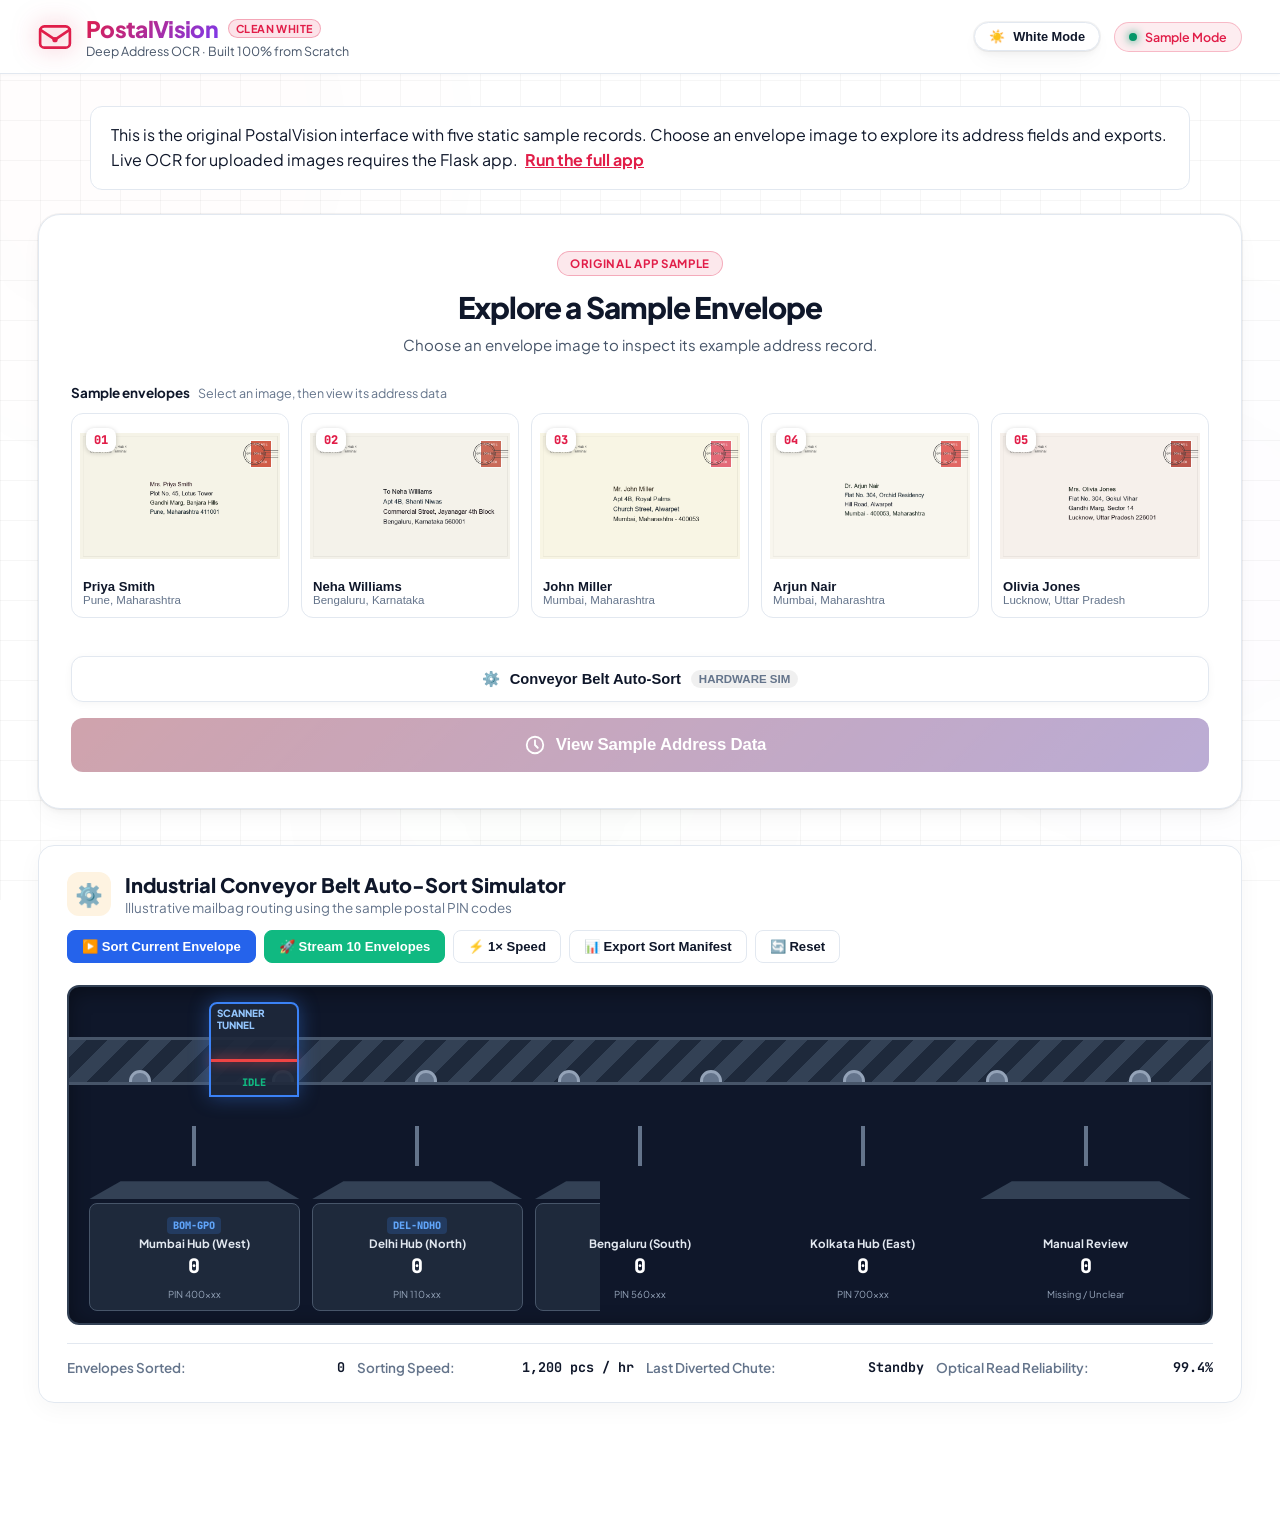
==== commit e025352d: "Show sample envelope thumbnails before selection" ====
--- a/docs/index.html
+++ b/docs/index.html
@@ -63,7 +63,7 @@
     <!-- Main Content Container -->
     <main class="main-content">
         <div class="sample-notice" role="status">
-            This is the original PostalVision interface with five static sample records. Select a preset to explore the address fields and exports. Live OCR for uploaded images requires the Flask app.
+            This is the original PostalVision interface with five static sample records. Choose an envelope image to explore its address fields and exports. Live OCR for uploaded images requires the Flask app.
             <a href="https://github.com/azij2023/PostVision#8-launch-the-interactive-web-dashboard" target="_blank" rel="noopener">Run the full app</a>
         </div>
 
@@ -72,7 +72,7 @@
             <div class="section-header">
                 <div class="hero-badge">Original App Sample</div>
                 <h2 class="section-title">Explore a Sample Envelope</h2>
-                <p class="section-desc">Choose one of the five envelopes below to inspect its example address record.</p>
+                <p class="section-desc">Choose an envelope image to inspect its example address record.</p>
             </div>
 
             <!-- Drag & Drop Zone -->
@@ -126,43 +126,48 @@
             <!-- Quick Benchmark Samples Bar -->
             <div class="sample-section">
                 <div class="sample-header">
-                    <span class="sample-label">⚡ Quick Presets:</span>
-                    <span class="sample-subtext">Click to load a synthetic envelope example</span>
+                    <span class="sample-label">Sample envelopes</span>
+                    <span class="sample-subtext">Select an image, then view its address data</span>
                 </div>
                 <div class="sample-cards" id="sample-cards">
                     <button class="sample-card" data-sample="1" id="sample-btn-1">
+                        <img class="sample-thumbnail" src="assets/sample_envelope_1.png" alt="Envelope addressed to Priya Smith in Pune">
                         <span class="sample-badge">01</span>
                         <div class="sample-meta">
-                            <strong>Mumbai Log.</strong>
-                            <small>Commercial Mail</small>
+                            <strong>Priya Smith</strong>
+                            <small>Pune, Maharashtra</small>
                         </div>
                     </button>
                     <button class="sample-card" data-sample="2" id="sample-btn-2">
+                        <img class="sample-thumbnail" src="assets/sample_envelope_2.png" alt="Envelope addressed to Neha Williams in Bengaluru">
                         <span class="sample-badge">02</span>
                         <div class="sample-meta">
-                            <strong>Bengaluru Tech</strong>
-                            <small>Karnataka Terminal</small>
+                            <strong>Neha Williams</strong>
+                            <small>Bengaluru, Karnataka</small>
                         </div>
                     </button>
                     <button class="sample-card" data-sample="3" id="sample-btn-3">
+                        <img class="sample-thumbnail" src="assets/sample_envelope_3.png" alt="Envelope addressed to John Miller in Mumbai">
                         <span class="sample-badge">03</span>
                         <div class="sample-meta">
-                            <strong>Royal Palms</strong>
-                            <small>Standard Envelope</small>
+                            <strong>John Miller</strong>
+                            <small>Mumbai, Maharashtra</small>
                         </div>
                     </button>
                     <button class="sample-card" data-sample="4" id="sample-btn-4">
+                        <img class="sample-thumbnail" src="assets/sample_envelope_4.png" alt="Envelope addressed to Arjun Nair in Mumbai">
                         <span class="sample-badge">04</span>
                         <div class="sample-meta">
-                            <strong>Orchid Res.</strong>
-                            <small>Doctor Addressee</small>
+                            <strong>Arjun Nair</strong>
+                            <small>Mumbai, Maharashtra</small>
                         </div>
                     </button>
                     <button class="sample-card" data-sample="5" id="sample-btn-5">
+                        <img class="sample-thumbnail" src="assets/sample_envelope_5.png" alt="Envelope addressed to Olivia Jones in Lucknow">
                         <span class="sample-badge">05</span>
                         <div class="sample-meta">
-                            <strong>Lucknow Dist.</strong>
-                            <small>UP Postal Record</small>
+                            <strong>Olivia Jones</strong>
+                            <small>Lucknow, Uttar Pradesh</small>
                         </div>
                     </button>
                 </div>
--- a/docs/style.css
+++ b/docs/style.css
@@ -3100,3 +3100,79 @@
 .sample-mode .image-comparison {
     grid-template-columns: 1fr;
 }
+
+/* Keep the actual envelope choices above the empty upload preview. */
+.sample-mode .upload-section {
+    display: flex;
+    flex-direction: column;
+}
+
+.sample-mode .sample-section {
+    order: 1;
+    margin: 0 0 20px;
+}
+
+.sample-mode .upload-zone {
+    order: 2;
+    cursor: default;
+    padding: 18px;
+}
+
+.sample-mode .upload-zone:not(.has-file) {
+    display: none;
+}
+
+.sample-mode .action-mode-bar {
+    order: 3;
+}
+
+.sample-mode .btn-process {
+    order: 4;
+}
+
+.sample-mode .sample-cards {
+    grid-template-columns: repeat(5, minmax(0, 1fr));
+}
+
+.sample-mode .sample-card {
+    position: relative;
+    display: block;
+    min-width: 0;
+    padding: 8px;
+    overflow: hidden;
+}
+
+.sample-mode .sample-thumbnail {
+    display: block;
+    width: 100%;
+    aspect-ratio: 1.35;
+    object-fit: contain;
+    background: #fff;
+    border-radius: calc(var(--radius-md) - 4px);
+    margin-bottom: 9px;
+}
+
+.sample-mode .sample-badge {
+    position: absolute;
+    top: 14px;
+    left: 14px;
+    background: #fff;
+    box-shadow: 0 1px 5px rgba(0, 0, 0, 0.2);
+}
+
+.sample-mode .sample-meta {
+    display: block;
+    padding: 0 3px 3px;
+}
+
+@media (max-width: 850px) {
+    .sample-mode .sample-cards {
+        grid-template-columns: repeat(3, minmax(0, 1fr));
+    }
+}
+
+@media (max-width: 540px) {
+    .sample-mode .sample-cards {
+        grid-template-columns: repeat(2, minmax(0, 1fr));
+    }
+}
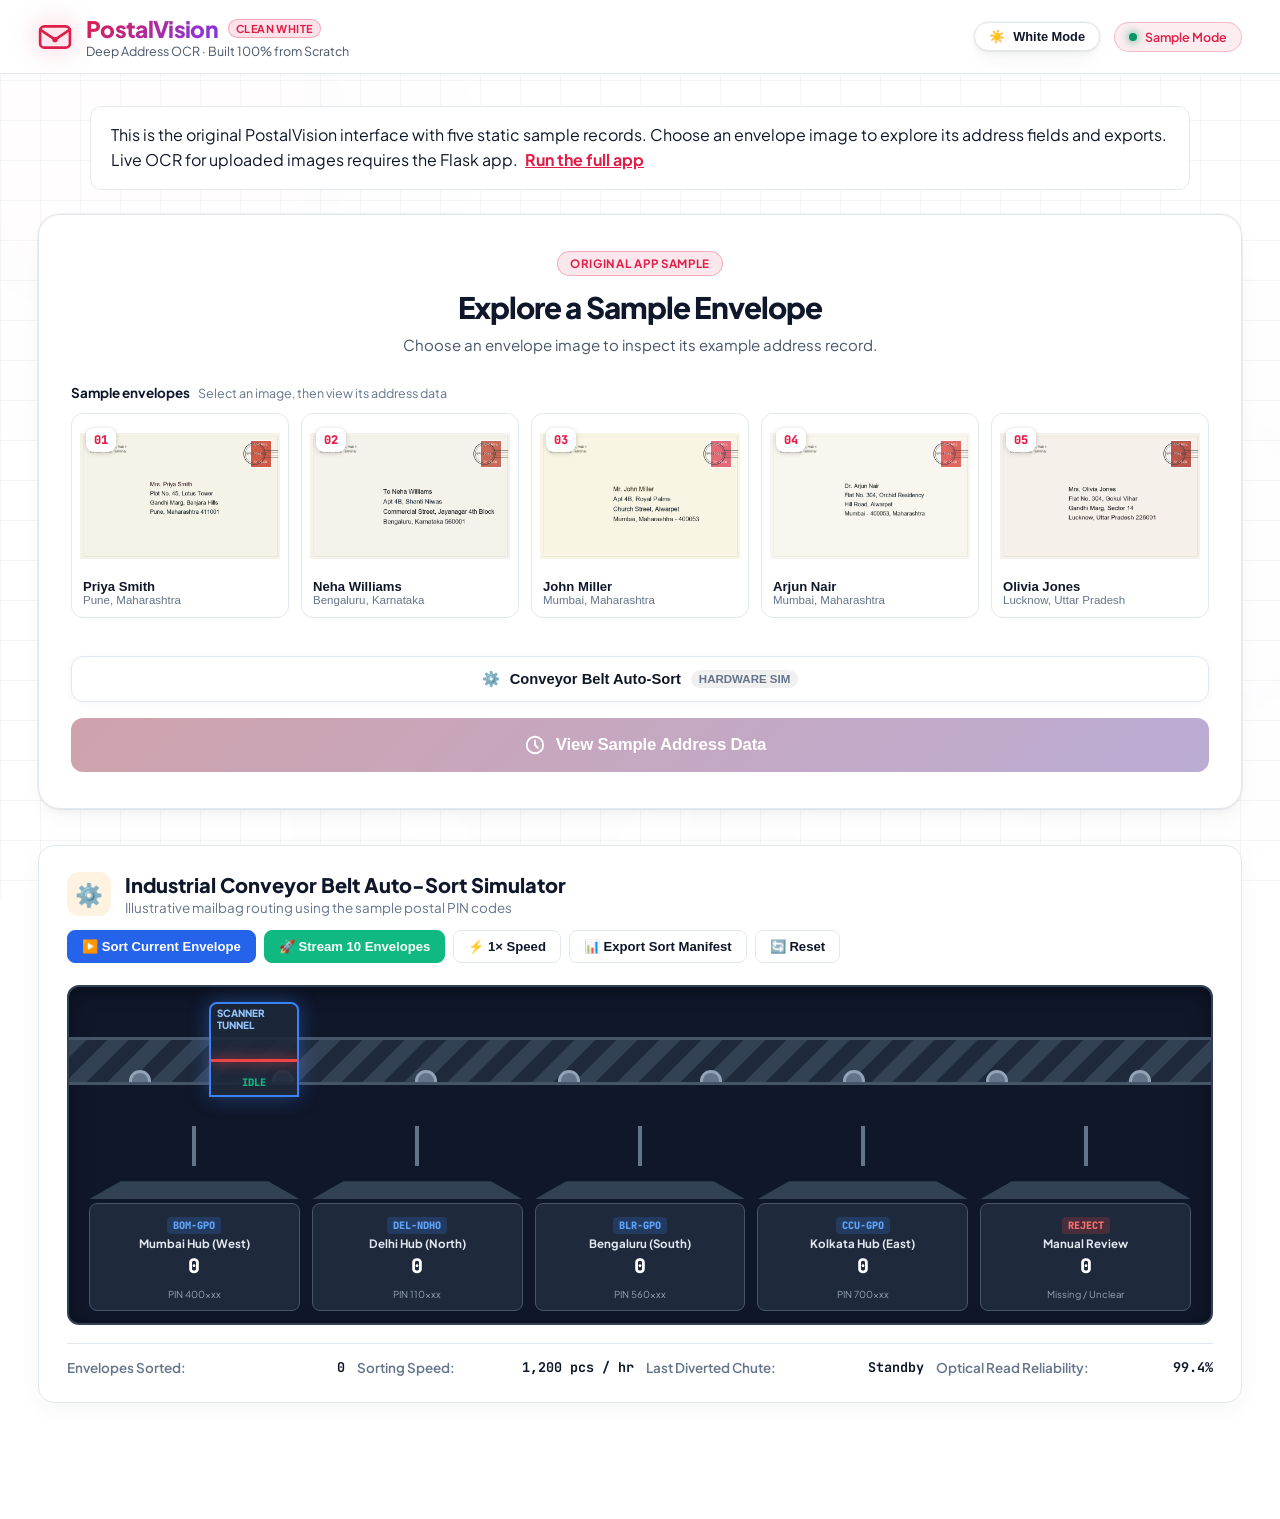
==== commit bbf62d2a: "Refresh Pages sample stylesheet" ====
--- a/docs/index.html
+++ b/docs/index.html
@@ -8,7 +8,7 @@
     <link rel="preconnect" href="https://fonts.googleapis.com">
     <link rel="preconnect" href="https://fonts.gstatic.com" crossorigin>
     <link href="https://fonts.googleapis.com/css2?family=Plus+Jakarta+Sans:wght@300;400;500;600;700;800&family=Inter:wght@300;400;500;600;700;800;900&family=JetBrains+Mono:wght@400;500;600&display=swap" rel="stylesheet">
-    <link rel="stylesheet" href="style.css">
+    <link rel="stylesheet" href="style.css?v=2">
 </head>
 <body>
     <!-- Dynamic Ambient Glows & Grid Background -->
